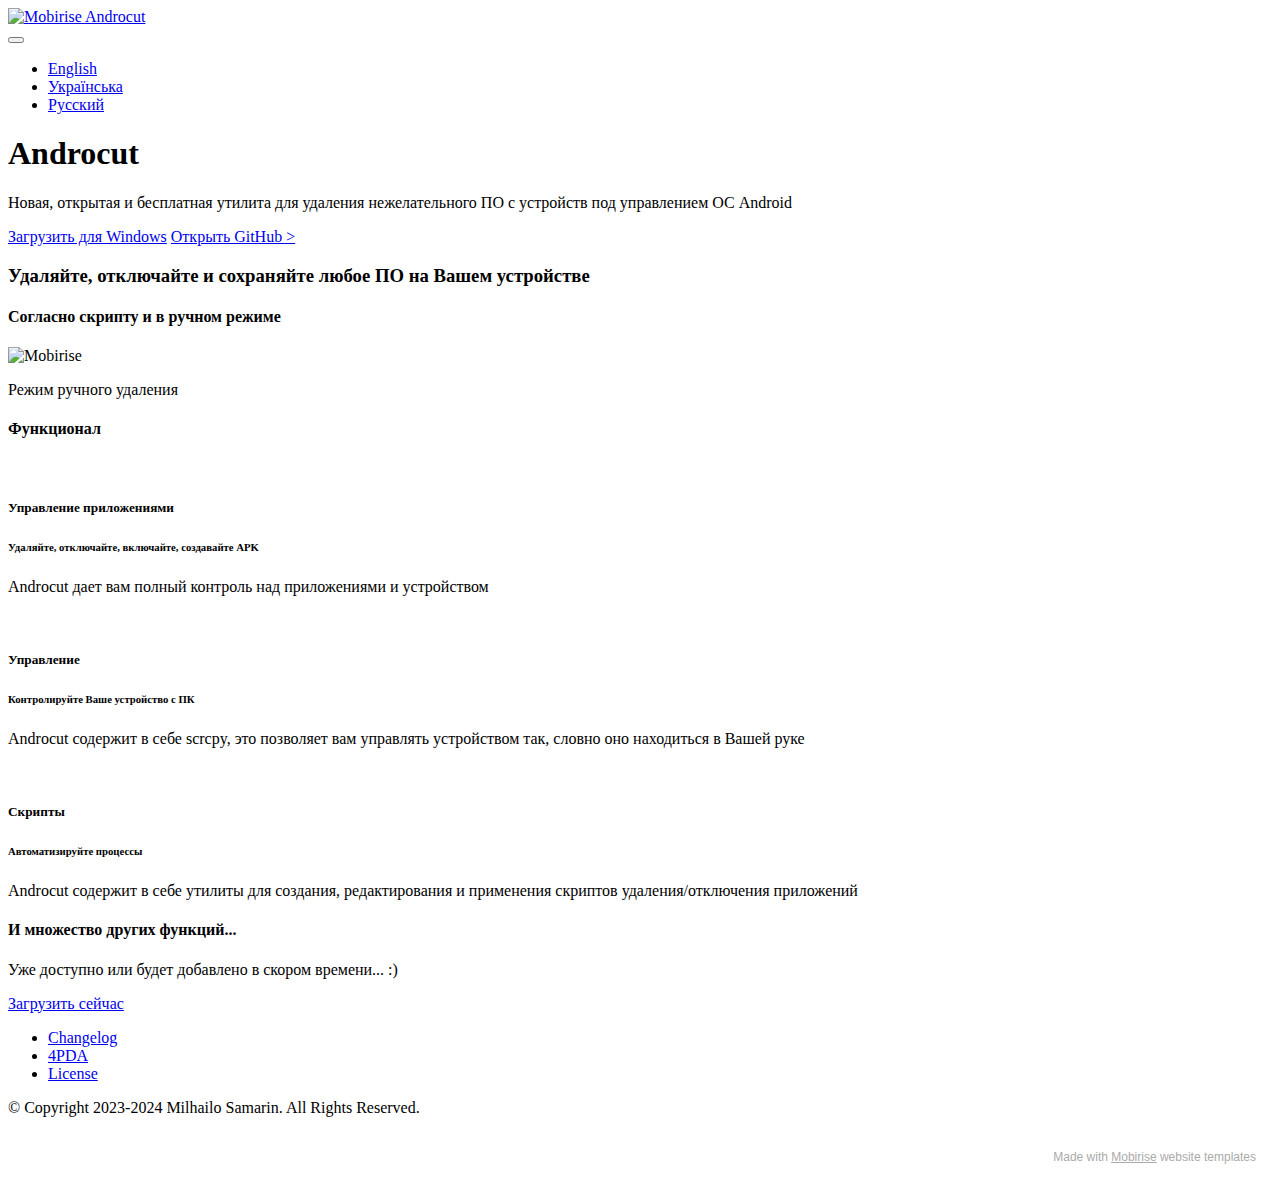
==== page1.html @ 7db64b31 "Add files via upload" ====
<!DOCTYPE html>
<html  >
<head>
  <!-- Site made with Mobirise Website Builder v5.4.0, https://mobirise.com -->
  <meta charset="UTF-8">
  <meta http-equiv="X-UA-Compatible" content="IE=edge">
  <meta name="generator" content="Mobirise v5.4.0, mobirise.com">
  <meta name="viewport" content="width=device-width, initial-scale=1, minimum-scale=1">
  <link rel="shortcut icon" href="assets/images/androcut-icon-128x128.png" type="image/x-icon">
  <meta name="description" content="Открытый и бесплатный инструмент для удаления вирусов и шпионских программ для Андроид-смартфонов">
  
  
  <title>Русский</title>
  <link rel="stylesheet" href="assets/web/assets/mobirise-icons2/mobirise2.css">
  <link rel="stylesheet" href="assets/bootstrap/css/bootstrap.min.css">
  <link rel="stylesheet" href="assets/bootstrap/css/bootstrap-grid.min.css">
  <link rel="stylesheet" href="assets/bootstrap/css/bootstrap-reboot.min.css">
  <link rel="stylesheet" href="assets/parallax/jarallax.css">
  <link rel="stylesheet" href="assets/dropdown/css/style.css">
  <link rel="stylesheet" href="assets/socicon/css/styles.css">
  <link rel="stylesheet" href="assets/theme/css/style.css">
  <link rel="preload" href="https://fonts.googleapis.com/css?family=Jost:100,200,300,400,500,600,700,800,900,100i,200i,300i,400i,500i,600i,700i,800i,900i&display=swap" as="style" onload="this.onload=null;this.rel='stylesheet'">
  <noscript><link rel="stylesheet" href="https://fonts.googleapis.com/css?family=Jost:100,200,300,400,500,600,700,800,900,100i,200i,300i,400i,500i,600i,700i,800i,900i&display=swap"></noscript>
  <link rel="preload" as="style" href="assets/mobirise/css/mbr-additional.css"><link rel="stylesheet" href="assets/mobirise/css/mbr-additional.css" type="text/css">
  
  
  
  
</head>
<body>
  
  <section data-bs-version="5" class="menu cid-s48OLK6784" once="menu" id="menu1-k">
    
    <nav class="navbar navbar-dropdown navbar-fixed-top navbar-expand-lg">
        <div class="container-fluid">
            <div class="navbar-brand">
                <span class="navbar-logo">
                    <a href="index.html">
                        <img src="assets/images/androcut-icon-121x121.png" alt="Mobirise" style="height: 3.8rem;">
                    </a>
                </span>
                <span class="navbar-caption-wrap"><a class="navbar-caption text-black text-primary display-7" href="index.html">Androcut</a></span>
            </div>
            <button class="navbar-toggler" type="button" data-toggle="collapse" data-bs-toggle="collapse" data-target="#navbarSupportedContent" data-bs-target="#navbarSupportedContent" aria-controls="navbarNavAltMarkup" aria-expanded="false" aria-label="Toggle navigation">
                <div class="hamburger">
                    <span></span>
                    <span></span>
                    <span></span>
                    <span></span>
                </div>
            </button>
            <div class="collapse navbar-collapse" id="navbarSupportedContent">
                <ul class="navbar-nav nav-dropdown nav-right" data-app-modern-menu="true"><li class="nav-item"><a class="nav-link link text-black text-primary display-4" href="index.html">English</a></li><li class="nav-item"><a class="nav-link link text-black text-primary display-4" href="page2.html">Українська</a></li><li class="nav-item"><a class="nav-link link text-black text-primary display-4" href="page1.html">Русский</a></li></ul>
                <div class="icons-menu">
                    <a class="iconfont-wrapper" href="https://github.com/samarin-dev/androcut" target="_blank">
                        <span class="p-2 mbr-iconfont socicon-github socicon"></span>
                    </a>
                    <a class="iconfont-wrapper" href="https://t.me/androcut" target="_blank">
                        <span class="p-2 mbr-iconfont socicon-telegram socicon"></span>
                    </a>
                    <a class="iconfont-wrapper" href="https://www.buymeacoffee.com/samarin.dev/introduction-2260066" target="_blank">
                        <span class="p-2 mbr-iconfont mobi-mbri-hot-cup mobi-mbri"></span>
                    </a>
                    
                </div>
                
            </div>
        </div>
    </nav>

</section>

<section data-bs-version="5" class="header1 cid-u0DNHgg0F1 mbr-fullscreen" data-bg-video="https://vimeo.com/900467289?share=copy" id="header1-w">

    

    <div class="mbr-overlay" style="opacity: 0.7; background-color: rgb(255, 255, 255);"></div>

    <div class="align-center container-fluid">
        <div class="row justify-content-center">
            <div class="col-12 col-lg-5">
                <h1 class="mbr-section-title mbr-fonts-style mb-3 display-1"><strong>Androcut</strong></h1>
                
                <p class="mbr-text mbr-fonts-style display-7">Новая, открытая и бесплатная утилита для удаления нежелательного ПО с устройств под управлением ОС Android</p>
                <div class="mbr-section-btn mt-3"><a class="btn btn-warning display-4" href="https://github.com/samarin-dev/androcut/releases"><span class="socicon socicon-windows mbr-iconfont mbr-iconfont-btn"></span>Загрузить для Windows</a>  <a class="btn btn-success-outline display-4" href="https://github.com/samarin-dev/androcut" target="_blank"><span class="socicon socicon-github mbr-iconfont mbr-iconfont-btn"></span>Открыть GitHub &gt;</a></div>
            </div>
        </div>
    </div>
</section>

<section data-bs-version="5" class="content1 cid-u0DNJ5S48K" id="content1-x">
    
    <div class="container">
        <div class="row justify-content-center">
            <div class="title col-12 col-md-9">
                <h3 class="mbr-section-title mbr-fonts-style align-center mb-4 display-2"><strong>Удаляйте, отключайте и сохраняйте любое ПО на Вашем устройстве</strong></h3>
                <h4 class="mbr-section-subtitle align-center mbr-fonts-style mb-4 display-7">Согласно скрипту и в ручном режиме</h4>
                
            </div>
        </div>
    </div>
</section>

<section data-bs-version="5" class="image3 cid-u0DNKbQvZV" id="image3-y">
    

    

    <div class="container">
        <div class="row justify-content-center">
            <div class="col-12 col-lg-9">
                <div class="image-wrapper">
                    <img src="assets/images/select-802x632.png" alt="Mobirise">
                    <p class="mbr-description mbr-fonts-style mt-2 align-center display-4">
                        Режим ручного удаления</p>
                </div>
            </div>
        </div>
    </div>
</section>

<section data-bs-version="5" class="features4 cid-u0DNLalURV" id="features4-z">
    
    <div class="mbr-overlay"></div>
    <div class="container">
        <div class="mbr-section-head">
            <h4 class="mbr-section-title mbr-fonts-style align-center mb-0 display-2"><strong>Функционал</strong></h4>
            
        </div>
        <div class="row mt-4">
            <div class="item features-image сol-12 col-md-6 col-lg-4">
                <div class="item-wrapper">
                    <div class="item-img">
                        <img src="assets/images/select-802x632.png" alt="" title="" data-slide-to="0" data-bs-slide-to="0">
                    </div>
                    <div class="item-content">
                        <h5 class="item-title mbr-fonts-style display-5"><strong>Управление приложениями</strong></h5>
                        <h6 class="item-subtitle mbr-fonts-style mt-1 display-7">Удаляйте, отключайте, включайте, создавайте APK</h6>
                        <p class="mbr-text mbr-fonts-style mt-3 display-7">Androcut дает вам полный контроль над приложениями и устройством</p>
                    </div>
                    
                </div>
            </div>
            <div class="item features-image сol-12 col-md-6 col-lg-4">
                <div class="item-wrapper">
                    <div class="item-img">
                        <img src="assets/images/scrcpy-803x663.png" alt="" title="" data-slide-to="1" data-bs-slide-to="1">
                    </div>
                    <div class="item-content">
                        <h5 class="item-title mbr-fonts-style display-5"><strong>Управление</strong></h5>
                        <h6 class="item-subtitle mbr-fonts-style mt-1 display-7">
                            Контролируйте Ваше устройство с ПК</h6>
                        <p class="mbr-text mbr-fonts-style mt-3 display-7">Androcut содержит в себе scrcpy, это позволяет вам управлять устройством так, словно оно находиться в Вашей руке</p>
                    </div>
                    
                </div>
            </div>
            <div class="item features-image сol-12 col-md-6 col-lg-4">
                <div class="item-wrapper">
                    <div class="item-img">
                        <img src="assets/images/scripts-802x664.png" alt="" title="" data-slide-to="3" data-bs-slide-to="3">
                    </div>
                    <div class="item-content">
                        <h5 class="item-title mbr-fonts-style display-5"><strong>Скрипты</strong></h5>
                        <h6 class="item-subtitle mbr-fonts-style mt-1 display-7">Автоматизируйте процессы</h6>
                        <p class="mbr-text mbr-fonts-style mt-3 display-7">Androcut содержит в себе утилиты для создания, редактирования и применения скриптов удаления/отключения приложений<br></p>
                    </div>
                    
                </div>
            </div>

        </div>
    </div>
</section>

<section data-bs-version="5" class="info3 cid-u0DNM1Sb0Y mbr-parallax-background" id="info3-10">

    

    <div class="mbr-overlay" style="opacity: 0.6; background-color: rgb(35, 35, 35);">
    </div>

    <div class="container">
        <div class="row justify-content-center">
            <div class="card col-12 col-lg-10">
                <div class="card-wrapper">
                    <div class="card-box align-center">
                        <h4 class="card-title mbr-fonts-style align-center mb-4 display-1">
                            <strong>И множество других функций...</strong></h4>
                        <p class="mbr-text mbr-fonts-style mb-4 display-7">
                            Уже доступно или будет добавлено в скором времени... :)</p>
                        <div class="mbr-section-btn mt-3"><a class="btn btn-warning display-4" href="https://github.com/samarin-dev/androcut/releases" target="_blank"><span class="mobi-mbri mobi-mbri-download mbr-iconfont mbr-iconfont-btn"></span>Загрузить сейчас</a></div>
                    </div>
                </div>
            </div>
        </div>
    </div>
</section>

<section data-bs-version="5" class="footer3 cid-u0GgCaqOPt" once="footers" id="footer3-11">

    

    

    <div class="container">
        <div class="media-container-row align-center mbr-white">
            <div class="row row-links">
                <ul class="foot-menu">
                    
                    
                    
                    
                    
                <li class="foot-menu-item mbr-fonts-style display-7"><a href="https://github.com/samarin-dev/androcut/blob/main/CHANGELOG" class="text-info text-primary" target="_blank">Changelog</a><br></li><li class="foot-menu-item mbr-fonts-style display-7"><a href="https://4pda.to/forum/index.php?showtopic=1081778" class="text-info text-primary" target="_blank">4PDA</a></li><li class="foot-menu-item mbr-fonts-style display-7"><a href="https://github.com/samarin-dev/androcut/blob/main/LICENSE" class="text-info text-primary" target="_blank">License</a></li></ul>
            </div>
            <div class="row social-row">
                <div class="social-list align-right pb-2">
                    
                    
                    
                    
                    
                    
                <div class="soc-item">
                        <a href="https://www.buymeacoffee.com/samarin.dev/introduction-2260066" target="_blank">
                            <span class="mbr-iconfont mbr-iconfont-social mobi-mbri-hot-cup mobi-mbri"></span>
                        </a>
                    </div><div class="soc-item">
                        <a href="https://www.paypal.com/donate/?hosted_button_id=MB2VZZATFBMZ2" target="_blank">
                            <span class="mbr-iconfont mbr-iconfont-social socicon-paypal socicon"></span>
                        </a>
                    </div><div class="soc-item">
                        <a href="https://t.me/androcut" target="_blank">
                            <span class="mbr-iconfont mbr-iconfont-social socicon-telegram socicon"></span>
                        </a>
                    </div><div class="soc-item">
                        <a href="https://instagram.com/nasvay_official" target="_blank">
                            <span class="mbr-iconfont mbr-iconfont-social socicon-instagram socicon"></span>
                        </a>
                    </div></div>
            </div>
            <div class="row row-copirayt">
                <p class="mbr-text mb-0 mbr-fonts-style mbr-white align-center display-7">
                    © Copyright 2023-2024 Milhailo Samarin. All Rights Reserved.
                </p>
            </div>
        </div>
    </div>
</section><section style="background-color: #fff; font-family: -apple-system, BlinkMacSystemFont, 'Segoe UI', 'Roboto', 'Helvetica Neue', Arial, sans-serif; color:#aaa; font-size:12px; padding: 0; align-items: center; display: flex;"><a href="https://mobirise.site/h" style="flex: 1 1; height: 3rem; padding-left: 1rem;"></a><p style="flex: 0 0 auto; margin:0; padding-right:1rem;">Made with <a href="https://mobirise.site/b" style="color:#aaa;">Mobirise</a> website templates</p></section><script src="assets/bootstrap/js/bootstrap.bundle.min.js"></script>  <script src="assets/parallax/jarallax.js"></script>  <script src="assets/smoothscroll/smooth-scroll.js"></script>  <script src="assets/ytplayer/index.js"></script>  <script src="assets/dropdown/js/navbar-dropdown.js"></script>  <script src="assets/vimeoplayer/player.js"></script>  <script src="assets/theme/js/script.js"></script>  
  
  
</body>
</html>
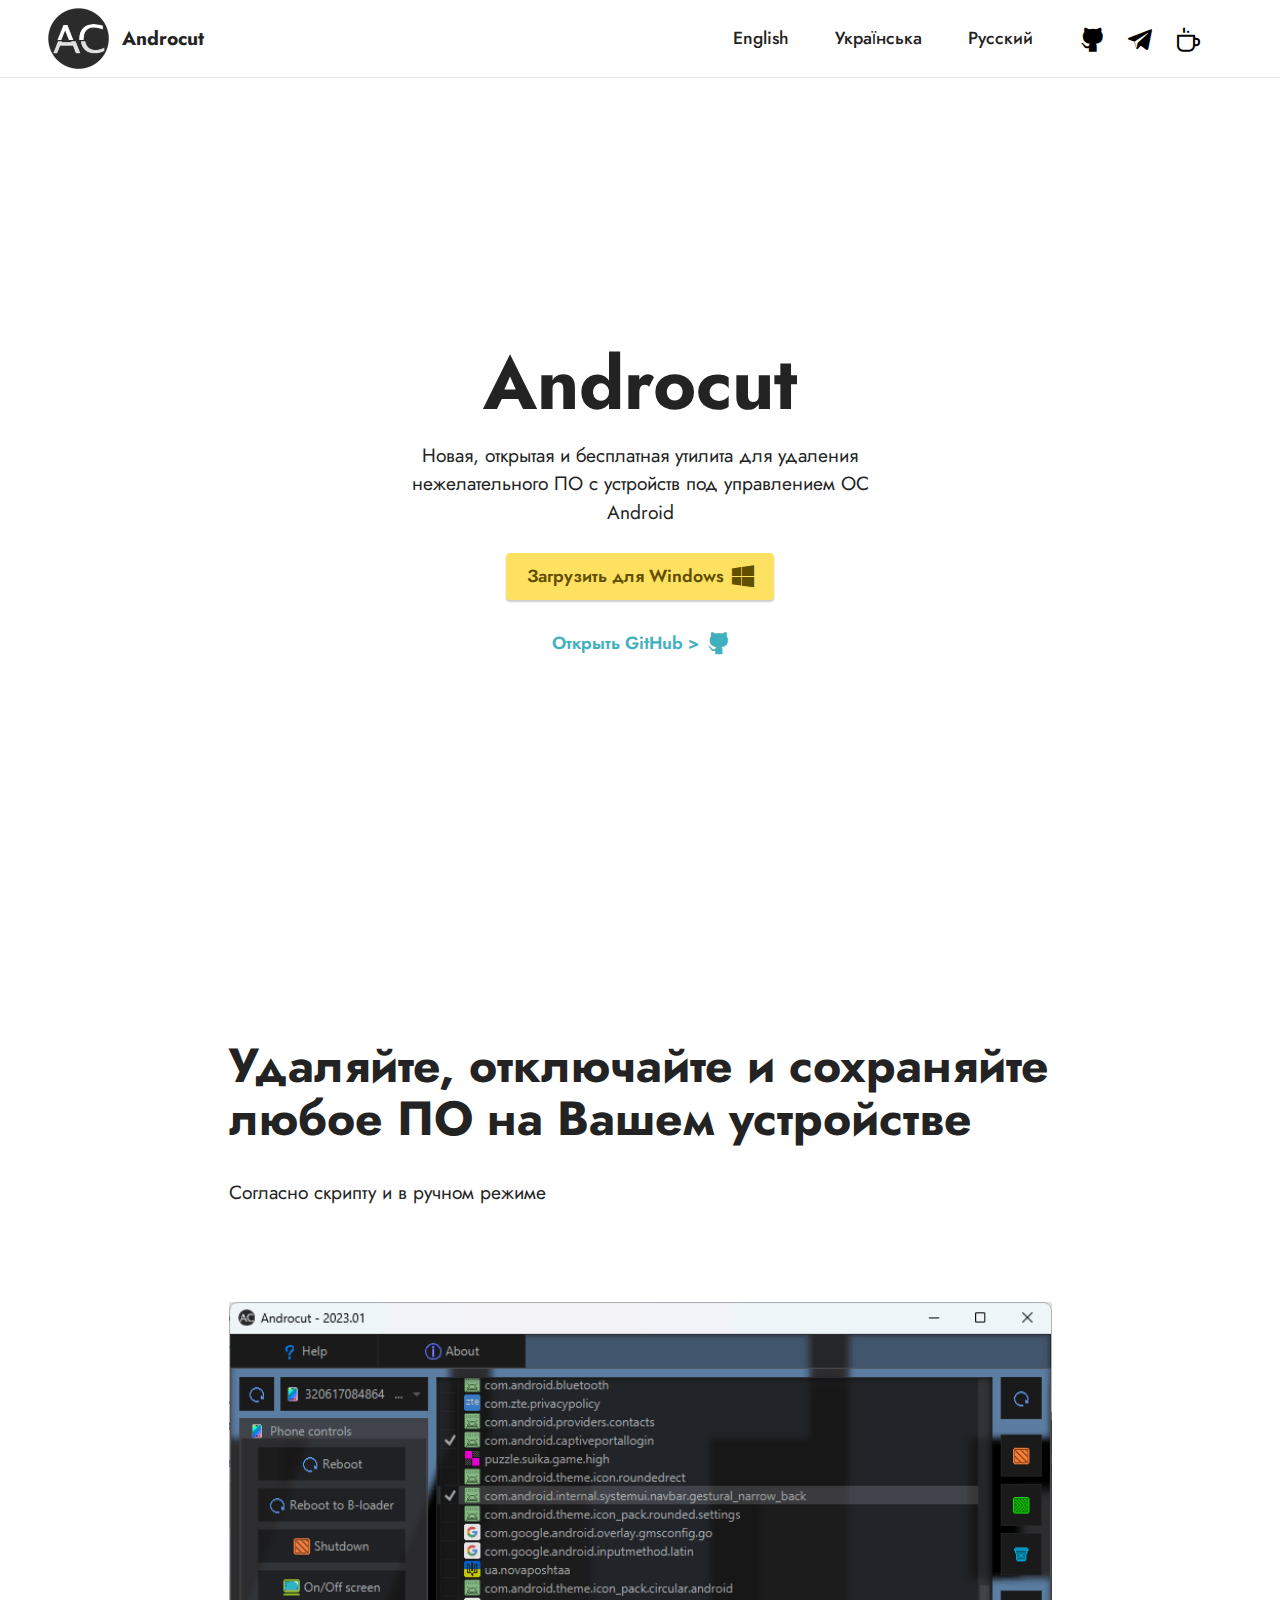
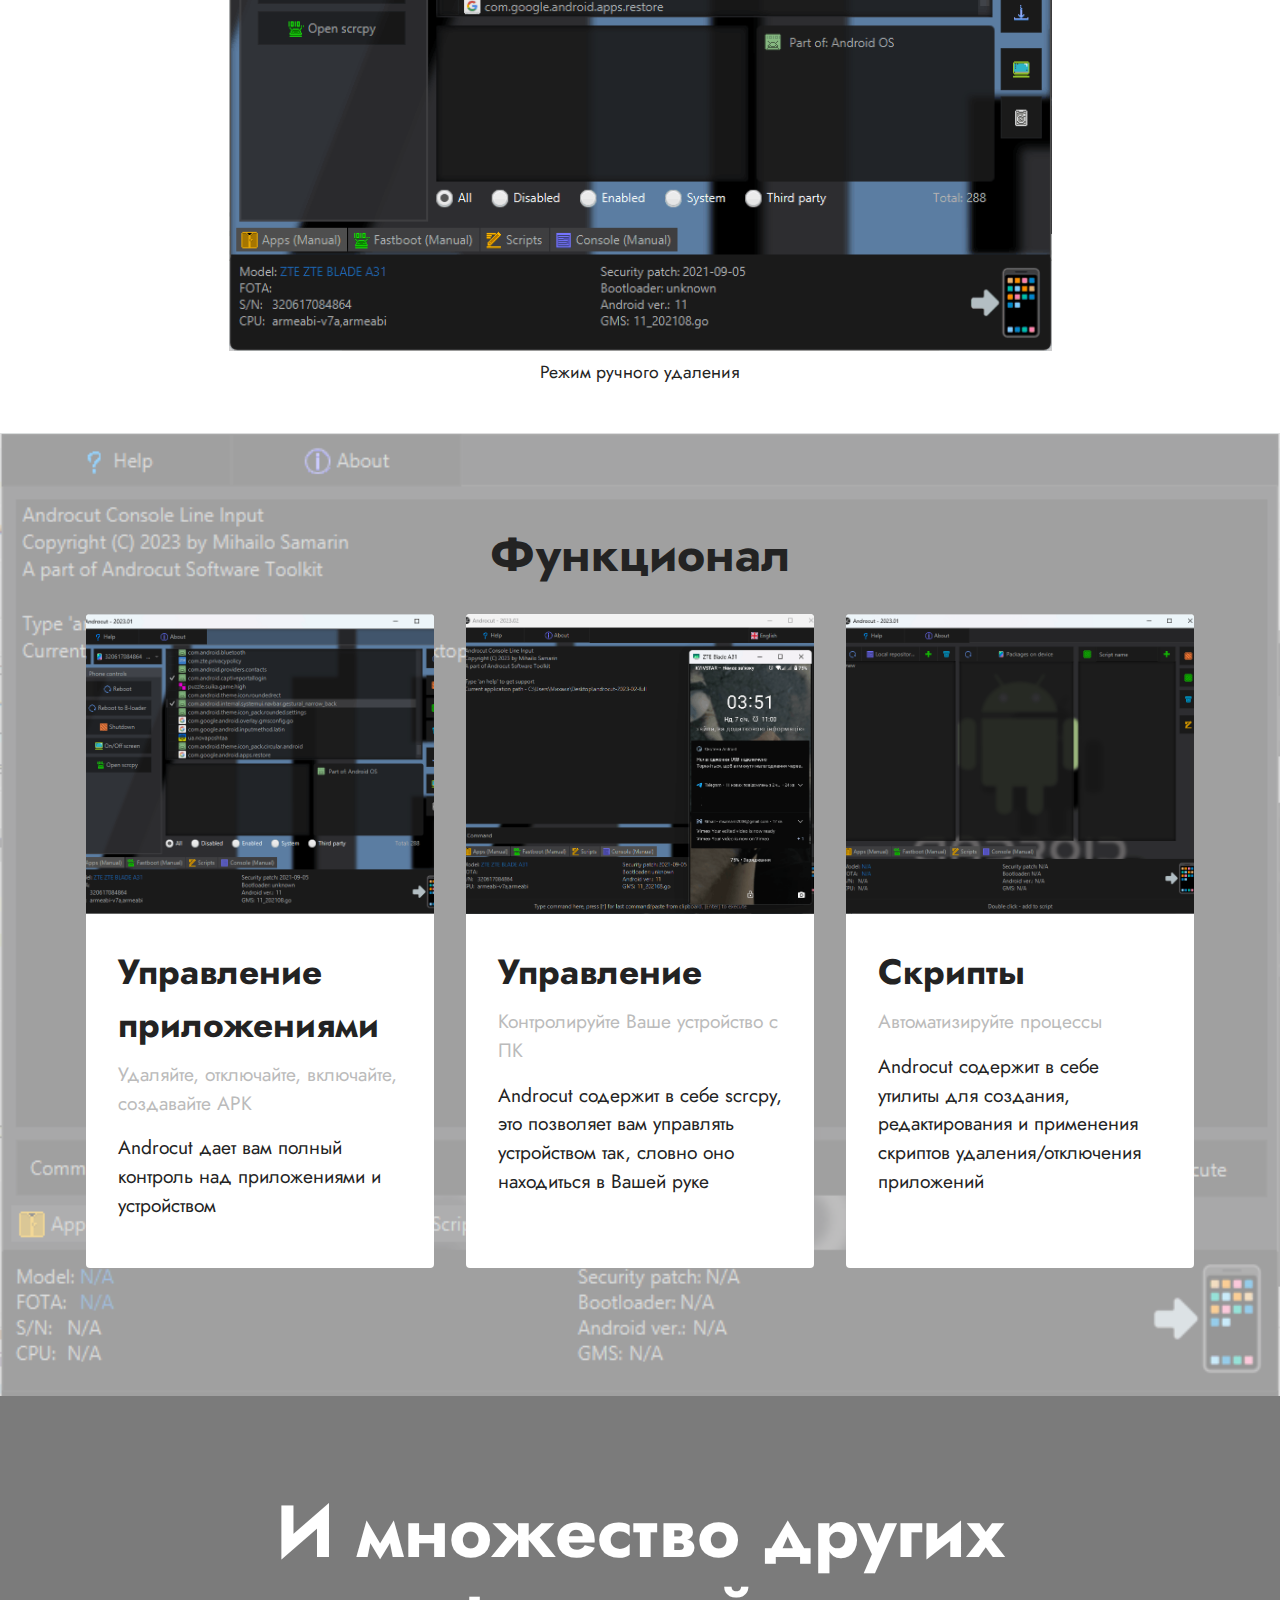
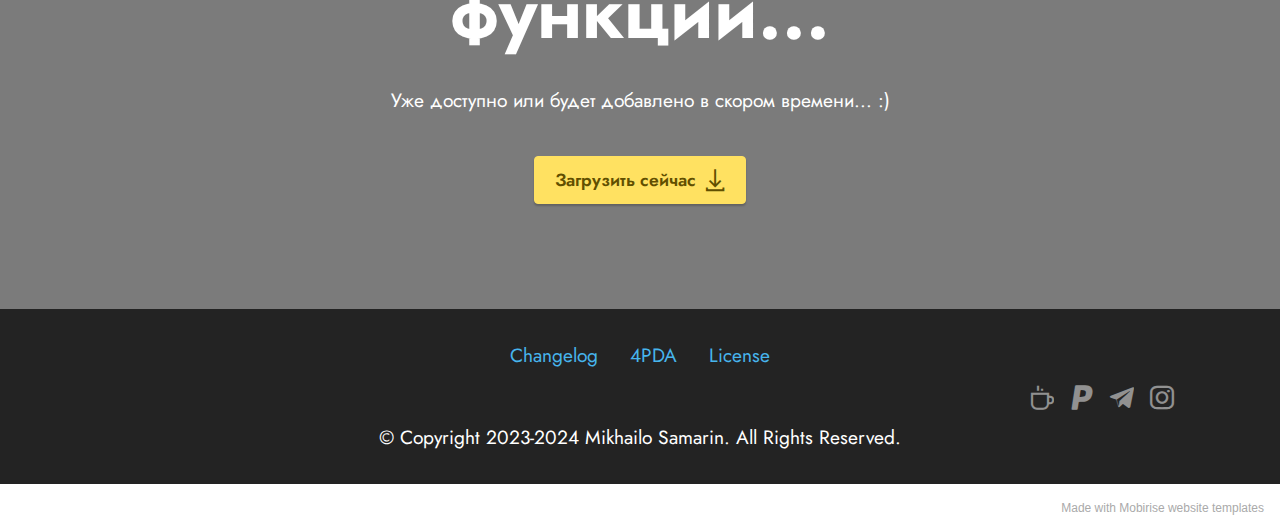
==== commit 3538572f: "Update page1.html" ====
--- a/page1.html
+++ b/page1.html
@@ -242,7 +242,7 @@
             </div>
             <div class="row row-copirayt">
                 <p class="mbr-text mb-0 mbr-fonts-style mbr-white align-center display-7">
-                    © Copyright 2023-2024 Milhailo Samarin. All Rights Reserved.
+                    © Copyright 2023-2024 Mikhailo Samarin. All Rights Reserved.
                 </p>
             </div>
         </div>
--- a/assets/web/assets/mobirise-icons2/mobirise2.css
+++ b/assets/web/assets/mobirise-icons2/mobirise2.css
@@ -0,0 +1,498 @@
+@font-face {
+  font-family: 'Moririse2';
+  font-display: swap;
+  src:  url('mobirise2.eot?f2bix4');
+  src:  url('mobirise2.eot?f2bix4#iefix') format('embedded-opentype'),
+    url('mobirise2.ttf?f2bix4') format('truetype'),
+    url('mobirise2.woff?f2bix4') format('woff'),
+    url('mobirise2.svg?f2bix4#mobirise2') format('svg');
+  font-weight: normal;
+  font-style: normal;
+}
+
+[class^="mobi-"], [class*=" mobi-"] {
+  /* use !important to prevent issues with browser extensions that change fonts */
+  font-family: 'Moririse2' !important;
+  speak: none;
+  font-style: normal;
+  font-weight: normal;
+  font-variant: normal;
+  text-transform: none;
+  line-height: 1;
+
+  /* Better Font Rendering =========== */
+  -webkit-font-smoothing: antialiased;
+  -moz-osx-font-smoothing: grayscale;
+}
+
+.mobi-mbri-add-submenu:before {
+  content: "\e900";
+}
+.mobi-mbri-alert:before {
+  content: "\e901";
+}
+.mobi-mbri-align-center:before {
+  content: "\e902";
+}
+.mobi-mbri-align-justify:before {
+  content: "\e903";
+}
+.mobi-mbri-align-left:before {
+  content: "\e904";
+}
+.mobi-mbri-align-right:before {
+  content: "\e905";
+}
+.mobi-mbri-android:before {
+  content: "\e906";
+}
+.mobi-mbri-apple:before {
+  content: "\e907";
+}
+.mobi-mbri-arrow-down:before {
+  content: "\e908";
+}
+.mobi-mbri-arrow-next:before {
+  content: "\e909";
+}
+.mobi-mbri-arrow-prev:before {
+  content: "\e90a";
+}
+.mobi-mbri-arrow-up:before {
+  content: "\e90b";
+}
+.mobi-mbri-bold:before {
+  content: "\e90c";
+}
+.mobi-mbri-bookmark:before {
+  content: "\e90d";
+}
+.mobi-mbri-bootstrap:before {
+  content: "\e90e";
+}
+.mobi-mbri-briefcase:before {
+  content: "\e90f";
+}
+.mobi-mbri-browse:before {
+  content: "\e910";
+}
+.mobi-mbri-bulleted-list:before {
+  content: "\e911";
+}
+.mobi-mbri-calendar:before {
+  content: "\e912";
+}
+.mobi-mbri-camera:before {
+  content: "\e913";
+}
+.mobi-mbri-cart-add:before {
+  content: "\e914";
+}
+.mobi-mbri-cart-full:before {
+  content: "\e915";
+}
+.mobi-mbri-cash:before {
+  content: "\e916";
+}
+.mobi-mbri-change-style:before {
+  content: "\e917";
+}
+.mobi-mbri-chat:before {
+  content: "\e918";
+}
+.mobi-mbri-clock:before {
+  content: "\e919";
+}
+.mobi-mbri-close:before {
+  content: "\e91a";
+}
+.mobi-mbri-cloud:before {
+  content: "\e91b";
+}
+.mobi-mbri-code:before {
+  content: "\e91c";
+}
+.mobi-mbri-contact-form:before {
+  content: "\e91d";
+}
+.mobi-mbri-credit-card:before {
+  content: "\e91e";
+}
+.mobi-mbri-cursor-click:before {
+  content: "\e91f";
+}
+.mobi-mbri-cust-feedback:before {
+  content: "\e920";
+}
+.mobi-mbri-database:before {
+  content: "\e921";
+}
+.mobi-mbri-delivery:before {
+  content: "\e922";
+}
+.mobi-mbri-desktop:before {
+  content: "\e923";
+}
+.mobi-mbri-devices:before {
+  content: "\e924";
+}
+.mobi-mbri-down:before {
+  content: "\e925";
+}
+.mobi-mbri-download-2:before {
+  content: "\e926";
+}
+.mobi-mbri-download:before {
+  content: "\e927";
+}
+.mobi-mbri-drag-n-drop-2:before {
+  content: "\e928";
+}
+.mobi-mbri-drag-n-drop:before {
+  content: "\e929";
+}
+.mobi-mbri-edit-2:before {
+  content: "\e92a";
+}
+.mobi-mbri-edit:before {
+  content: "\e92b";
+}
+.mobi-mbri-error:before {
+  content: "\e92c";
+}
+.mobi-mbri-extension:before {
+  content: "\e92d";
+}
+.mobi-mbri-features:before {
+  content: "\e92e";
+}
+.mobi-mbri-file:before {
+  content: "\e92f";
+}
+.mobi-mbri-flag:before {
+  content: "\e930";
+}
+.mobi-mbri-folder:before {
+  content: "\e931";
+}
+.mobi-mbri-gift:before {
+  content: "\e932";
+}
+.mobi-mbri-github:before {
+  content: "\e933";
+}
+.mobi-mbri-globe-2:before {
+  content: "\e934";
+}
+.mobi-mbri-globe:before {
+  content: "\e935";
+}
+.mobi-mbri-growing-chart:before {
+  content: "\e936";
+}
+.mobi-mbri-hearth:before {
+  content: "\e937";
+}
+.mobi-mbri-help:before {
+  content: "\e938";
+}
+.mobi-mbri-home:before {
+  content: "\e939";
+}
+.mobi-mbri-hot-cup:before {
+  content: "\e93a";
+}
+.mobi-mbri-idea:before {
+  content: "\e93b";
+}
+.mobi-mbri-image-gallery:before {
+  content: "\e93c";
+}
+.mobi-mbri-image-slider:before {
+  content: "\e93d";
+}
+.mobi-mbri-info:before {
+  content: "\e93e";
+}
+.mobi-mbri-italic:before {
+  content: "\e93f";
+}
+.mobi-mbri-key:before {
+  content: "\e940";
+}
+.mobi-mbri-laptop:before {
+  content: "\e941";
+}
+.mobi-mbri-layers:before {
+  content: "\e942";
+}
+.mobi-mbri-left-right:before {
+  content: "\e943";
+}
+.mobi-mbri-left:before {
+  content: "\e944";
+}
+.mobi-mbri-letter:before {
+  content: "\e945";
+}
+.mobi-mbri-like:before {
+  content: "\e946";
+}
+.mobi-mbri-link:before {
+  content: "\e947";
+}
+.mobi-mbri-lock:before {
+  content: "\e948";
+}
+.mobi-mbri-login:before {
+  content: "\e949";
+}
+.mobi-mbri-logout:before {
+  content: "\e94a";
+}
+.mobi-mbri-magic-stick:before {
+  content: "\e94b";
+}
+.mobi-mbri-map-pin:before {
+  content: "\e94c";
+}
+.mobi-mbri-menu:before {
+  content: "\e94d";
+}
+.mobi-mbri-mobile-2:before {
+  content: "\e94e";
+}
+.mobi-mbri-mobile-horizontal:before {
+  content: "\e94f";
+}
+.mobi-mbri-mobile:before {
+  content: "\e950";
+}
+.mobi-mbri-mobirise:before {
+  content: "\e951";
+}
+.mobi-mbri-more-horizontal:before {
+  content: "\e952";
+}
+.mobi-mbri-more-vertical:before {
+  content: "\e953";
+}
+.mobi-mbri-music:before {
+  content: "\e954";
+}
+.mobi-mbri-new-file:before {
+  content: "\e955";
+}
+.mobi-mbri-numbered-list:before {
+  content: "\e956";
+}
+.mobi-mbri-opened-folder:before {
+  content: "\e957";
+}
+.mobi-mbri-pages:before {
+  content: "\e958";
+}
+.mobi-mbri-paper-plane:before {
+  content: "\e959";
+}
+.mobi-mbri-paperclip:before {
+  content: "\e95a";
+}
+.mobi-mbri-phone:before {
+  content: "\e95b";
+}
+.mobi-mbri-photo:before {
+  content: "\e95c";
+}
+.mobi-mbri-photos:before {
+  content: "\e95d";
+}
+.mobi-mbri-pin:before {
+  content: "\e95e";
+}
+.mobi-mbri-play:before {
+  content: "\e95f";
+}
+.mobi-mbri-plus:before {
+  content: "\e960";
+}
+.mobi-mbri-preview:before {
+  content: "\e961";
+}
+.mobi-mbri-print:before {
+  content: "\e962";
+}
+.mobi-mbri-protect:before {
+  content: "\e963";
+}
+.mobi-mbri-question:before {
+  content: "\e964";
+}
+.mobi-mbri-quote-left:before {
+  content: "\e965";
+}
+.mobi-mbri-quote-right:before {
+  content: "\e966";
+}
+.mobi-mbri-redo:before {
+  content: "\e967";
+}
+.mobi-mbri-refresh:before {
+  content: "\e968";
+}
+.mobi-mbri-responsive-2:before {
+  content: "\e969";
+}
+.mobi-mbri-responsive:before {
+  content: "\e96a";
+}
+.mobi-mbri-right:before {
+  content: "\e96b";
+}
+.mobi-mbri-rocket:before {
+  content: "\e96c";
+}
+.mobi-mbri-sad-face:before {
+  content: "\e96d";
+}
+.mobi-mbri-sale:before {
+  content: "\e96e";
+}
+.mobi-mbri-save:before {
+  content: "\e96f";
+}
+.mobi-mbri-search:before {
+  content: "\e970";
+}
+.mobi-mbri-setting-2:before {
+  content: "\e971";
+}
+.mobi-mbri-setting-3:before {
+  content: "\e972";
+}
+.mobi-mbri-setting:before {
+  content: "\e973";
+}
+.mobi-mbri-share:before {
+  content: "\e974";
+}
+.mobi-mbri-shopping-bag:before {
+  content: "\e975";
+}
+.mobi-mbri-shopping-basket:before {
+  content: "\e976";
+}
+.mobi-mbri-shopping-cart:before {
+  content: "\e977";
+}
+.mobi-mbri-sites:before {
+  content: "\e978";
+}
+.mobi-mbri-smile-face:before {
+  content: "\e979";
+}
+.mobi-mbri-speed:before {
+  content: "\e97a";
+}
+.mobi-mbri-star:before {
+  content: "\e97b";
+}
+.mobi-mbri-success:before {
+  content: "\e97c";
+}
+.mobi-mbri-sun:before {
+  content: "\e97d";
+}
+.mobi-mbri-sun2:before {
+  content: "\e97e";
+}
+.mobi-mbri-tablet-vertical:before {
+  content: "\e97f";
+}
+.mobi-mbri-tablet:before {
+  content: "\e980";
+}
+.mobi-mbri-target:before {
+  content: "\e981";
+}
+.mobi-mbri-timer:before {
+  content: "\e982";
+}
+.mobi-mbri-to-ftp:before {
+  content: "\e983";
+}
+.mobi-mbri-to-local-drive:before {
+  content: "\e984";
+}
+.mobi-mbri-touch-swipe:before {
+  content: "\e985";
+}
+.mobi-mbri-touch:before {
+  content: "\e986";
+}
+.mobi-mbri-trash:before {
+  content: "\e987";
+}
+.mobi-mbri-underline:before {
+  content: "\e988";
+}
+.mobi-mbri-undo:before {
+  content: "\e989";
+}
+.mobi-mbri-unlink:before {
+  content: "\e98a";
+}
+.mobi-mbri-unlock:before {
+  content: "\e98b";
+}
+.mobi-mbri-up-down:before {
+  content: "\e98c";
+}
+.mobi-mbri-up:before {
+  content: "\e98d";
+}
+.mobi-mbri-update:before {
+  content: "\e98e";
+}
+.mobi-mbri-upload-2:before {
+  content: "\e98f";
+}
+.mobi-mbri-upload:before {
+  content: "\e990";
+}
+.mobi-mbri-user-2:before {
+  content: "\e991";
+}
+.mobi-mbri-user:before {
+  content: "\e992";
+}
+.mobi-mbri-users:before {
+  content: "\e993";
+}
+.mobi-mbri-video-play:before {
+  content: "\e994";
+}
+.mobi-mbri-video:before {
+  content: "\e995";
+}
+.mobi-mbri-watch:before {
+  content: "\e996";
+}
+.mobi-mbri-website-theme-2:before {
+  content: "\e997";
+}
+.mobi-mbri-website-theme:before {
+  content: "\e998";
+}
+.mobi-mbri-wifi:before {
+  content: "\e999";
+}
+.mobi-mbri-windows:before {
+  content: "\e99a";
+}
+.mobi-mbri-zoom-in:before {
+  content: "\e99b";
+}
+.mobi-mbri-zoom-out:before {
+  content: "\e99c";
+}
--- a/assets/parallax/jarallax.css
+++ b/assets/parallax/jarallax.css
@@ -0,0 +1,15 @@
+.jarallax {
+    position: relative;
+    z-index: 0;
+}
+.jarallax > .jarallax-img {
+    position: absolute;
+    object-fit: cover;
+    /* support for plugin https://github.com/bfred-it/object-fit-images */
+    font-family: 'object-fit: cover;';
+    top: 0;
+    left: 0;
+    width: 100%;
+    height: 100%;
+    z-index: -1;
+}--- a/assets/dropdown/css/style.css
+++ b/assets/dropdown/css/style.css
@@ -0,0 +1,265 @@
+.navbar-dropdown {
+  left: 0;
+  padding: 0;
+  position: absolute;
+  right: 0;
+  top: 0;
+  transition: all 0.45s ease;
+  z-index: 1030;
+  background: #282828; }
+  .navbar-dropdown .navbar-logo {
+    margin-right: 0.8rem;
+    transition: margin 0.3s ease-in-out;
+    vertical-align: middle; }
+    .navbar-dropdown .navbar-logo img {
+      height: 3.125rem;
+      transition: all 0.3s ease-in-out; }
+    .navbar-dropdown .navbar-logo.mbr-iconfont {
+      font-size: 3.125rem;
+      line-height: 3.125rem; }
+  .navbar-dropdown .navbar-caption {
+    font-weight: 700;
+    white-space: normal;
+    vertical-align: -4px;
+    line-height: 3.125rem !important; }
+    .navbar-dropdown .navbar-caption, .navbar-dropdown .navbar-caption:hover {
+      color: inherit;
+      text-decoration: none; }
+  .navbar-dropdown .mbr-iconfont + .navbar-caption {
+    vertical-align: -1px; }
+  .navbar-dropdown.navbar-fixed-top {
+    position: fixed; }
+  .navbar-dropdown .navbar-brand span {
+    vertical-align: -4px; }
+  .navbar-dropdown.bg-color.transparent {
+    background: none; }
+  .navbar-dropdown.navbar-short .navbar-brand {
+    padding: 0.625rem 0; }
+    .navbar-dropdown.navbar-short .navbar-brand span {
+      vertical-align: -1px; }
+  .navbar-dropdown.navbar-short .navbar-caption {
+    line-height: 2.375rem !important;
+    vertical-align: -2px; }
+  .navbar-dropdown.navbar-short .navbar-logo {
+    margin-right: 0.5rem; }
+    .navbar-dropdown.navbar-short .navbar-logo img {
+      height: 2.375rem; }
+    .navbar-dropdown.navbar-short .navbar-logo.mbr-iconfont {
+      font-size: 2.375rem;
+      line-height: 2.375rem; }
+  .navbar-dropdown.navbar-short .mbr-table-cell {
+    height: 3.625rem; }
+  .navbar-dropdown .navbar-close {
+    left: 0.6875rem;
+    position: fixed;
+    top: 0.75rem;
+    z-index: 1000; }
+  .navbar-dropdown .hamburger-icon {
+    content: "";
+    display: inline-block;
+    vertical-align: middle;
+    width: 16px;
+    -webkit-box-shadow: 0 -6px 0 1px #282828,0 0 0 1px #282828,0 6px 0 1px #282828;
+    -moz-box-shadow: 0 -6px 0 1px #282828,0 0 0 1px #282828,0 6px 0 1px #282828;
+    box-shadow: 0 -6px 0 1px #282828,0 0 0 1px #282828,0 6px 0 1px #282828; }
+
+.dropdown-menu .dropdown-toggle[data-toggle="dropdown-submenu"]::after {
+  border-bottom: 0.35em solid transparent;
+  border-left: 0.35em solid;
+  border-right: 0;
+  border-top: 0.35em solid transparent;
+  margin-left: 0.3rem; }
+
+.dropdown-menu .dropdown-item:focus {
+  outline: 0; }
+
+.nav-dropdown {
+  font-size: 0.75rem;
+  font-weight: 500;
+  height: auto !important; }
+  .nav-dropdown .nav-btn {
+    padding-left: 1rem; }
+  .nav-dropdown .link {
+    margin: .667em 1.667em;
+    font-weight: 500;
+    padding: 0;
+    transition: color .2s ease-in-out; }
+    .nav-dropdown .link.dropdown-toggle {
+      margin-right: 2.583em; }
+      .nav-dropdown .link.dropdown-toggle::after {
+        margin-left: .25rem;
+        border-top: 0.35em solid;
+        border-right: 0.35em solid transparent;
+        border-left: 0.35em solid transparent;
+        border-bottom: 0; }
+      .nav-dropdown .link.dropdown-toggle[aria-expanded="true"] {
+        margin: 0;
+        padding: 0.667em 3.263em  0.667em 1.667em; }
+  .nav-dropdown .link::after,
+  .nav-dropdown .dropdown-item::after {
+    color: inherit; }
+  .nav-dropdown .btn {
+    font-size: 0.75rem;
+    font-weight: 700;
+    letter-spacing: 0;
+    margin-bottom: 0;
+    padding-left: 1.25rem;
+    padding-right: 1.25rem; }
+  .nav-dropdown .dropdown-menu {
+    border-radius: 0;
+    border: 0;
+    left: 0;
+    margin: 0;
+    padding-bottom: 1.25rem;
+    padding-top: 1.25rem;
+    position: relative; }
+  .nav-dropdown .dropdown-submenu {
+    margin-left: 0.125rem;
+    top: 0; }
+  .nav-dropdown .dropdown-item {
+    font-weight: 500;
+    line-height: 2;
+    padding: 0.3846em 4.615em 0.3846em 1.5385em;
+    position: relative;
+    transition: color .2s ease-in-out, background-color .2s ease-in-out; }
+    .nav-dropdown .dropdown-item::after {
+      margin-top: -0.3077em;
+      position: absolute;
+      right: 1.1538em;
+      top: 50%; }
+    .nav-dropdown .dropdown-item:focus, .nav-dropdown .dropdown-item:hover {
+      background: none; }
+
+@media (max-width: 767px) {
+  .nav-dropdown.navbar-toggleable-sm {
+    bottom: 0;
+    display: none;
+    left: 0;
+    overflow-x: hidden;
+    position: fixed;
+    top: 0;
+    transform: translateX(-100%);
+    -ms-transform: translateX(-100%);
+    -webkit-transform: translateX(-100%);
+    width: 18.75rem;
+    z-index: 999; } }
+.nav-dropdown.navbar-toggleable-xl {
+  bottom: 0;
+  display: none;
+  left: 0;
+  overflow-x: hidden;
+  position: fixed;
+  top: 0;
+  transform: translateX(-100%);
+  -ms-transform: translateX(-100%);
+  -webkit-transform: translateX(-100%);
+  width: 18.75rem;
+  z-index: 999; }
+
+.nav-dropdown-sm {
+  display: block !important;
+  overflow-x: hidden;
+  overflow: auto;
+  padding-top: 3.875rem; }
+  .nav-dropdown-sm::after {
+    content: "";
+    display: block;
+    height: 3rem;
+    width: 100%; }
+  .nav-dropdown-sm.collapse.in ~ .navbar-close {
+    display: block !important; }
+  .nav-dropdown-sm.collapsing, .nav-dropdown-sm.collapse.in {
+    transform: translateX(0);
+    -ms-transform: translateX(0);
+    -webkit-transform: translateX(0);
+    transition: all 0.25s ease-out;
+    -webkit-transition: all 0.25s ease-out;
+    background: #282828; }
+  .nav-dropdown-sm.collapsing[aria-expanded="false"] {
+    transform: translateX(-100%);
+    -ms-transform: translateX(-100%);
+    -webkit-transform: translateX(-100%); }
+  .nav-dropdown-sm .nav-item {
+    display: block;
+    margin-left: 0 !important;
+    padding-left: 0; }
+  .nav-dropdown-sm .link,
+  .nav-dropdown-sm .dropdown-item {
+    border-top: 1px dotted rgba(255, 255, 255, 0.1);
+    font-size: 0.8125rem;
+    line-height: 1.6;
+    margin: 0 !important;
+    padding: 0.875rem 2.4rem 0.875rem 1.5625rem !important;
+    position: relative;
+    white-space: normal; }
+    .nav-dropdown-sm .link:focus, .nav-dropdown-sm .link:hover,
+    .nav-dropdown-sm .dropdown-item:focus,
+    .nav-dropdown-sm .dropdown-item:hover {
+      background: rgba(0, 0, 0, 0.2) !important;
+      color: #c0a375; }
+  .nav-dropdown-sm .nav-btn {
+    position: relative;
+    padding: 1.5625rem 1.5625rem 0 1.5625rem; }
+    .nav-dropdown-sm .nav-btn::before {
+      border-top: 1px dotted rgba(255, 255, 255, 0.1);
+      content: "";
+      left: 0;
+      position: absolute;
+      top: 0;
+      width: 100%; }
+    .nav-dropdown-sm .nav-btn + .nav-btn {
+      padding-top: 0.625rem; }
+      .nav-dropdown-sm .nav-btn + .nav-btn::before {
+        display: none; }
+  .nav-dropdown-sm .btn {
+    padding: 0.625rem 0; }
+  .nav-dropdown-sm .dropdown-toggle[data-toggle="dropdown-submenu"]::after {
+    margin-left: .25rem;
+    border-top: 0.35em solid;
+    border-right: 0.35em solid transparent;
+    border-left: 0.35em solid transparent;
+    border-bottom: 0; }
+  .nav-dropdown-sm .dropdown-toggle[data-toggle="dropdown-submenu"][aria-expanded="true"]::after {
+    border-top: 0;
+    border-right: 0.35em solid transparent;
+    border-left: 0.35em solid transparent;
+    border-bottom: 0.35em solid; }
+  .nav-dropdown-sm .dropdown-menu {
+    margin: 0;
+    padding: 0;
+    position: relative;
+    top: 0;
+    left: 0;
+    width: 100%;
+    border: 0;
+    float: none;
+    border-radius: 0;
+    background: none; }
+  .nav-dropdown-sm .dropdown-submenu {
+    left: 100%;
+    margin-left: 0.125rem;
+    margin-top: -1.25rem;
+    top: 0; }
+
+.navbar-toggleable-sm .nav-dropdown .dropdown-menu {
+  position: absolute; }
+
+.navbar-toggleable-sm .nav-dropdown .dropdown-submenu {
+  left: 100%;
+  margin-left: 0.125rem;
+  margin-top: -1.25rem;
+  top: 0; }
+
+.navbar-toggleable-sm.opened .nav-dropdown .dropdown-menu {
+  position: relative; }
+
+.navbar-toggleable-sm.opened .nav-dropdown .dropdown-submenu {
+  left: 0;
+  margin-left: 00rem;
+  margin-top: 0rem;
+  top: 0; }
+
+.is-builder .nav-dropdown.collapsing {
+  transition: none !important; }
+
+
--- a/assets/socicon/css/styles.css
+++ b/assets/socicon/css/styles.css
@@ -0,0 +1,934 @@
+@charset "UTF-8";
+
+@font-face {
+  font-family: 'Socicon';
+  src:  url('../fonts/socicon.eot');
+  src:  url('../fonts/socicon.eot?#iefix') format('embedded-opentype'),
+    url('../fonts/socicon.woff2') format('woff2'),
+    url('../fonts/socicon.ttf') format('truetype'),
+    url('../fonts/socicon.woff') format('woff'),
+    url('../fonts/socicon.svg#socicon') format('svg');
+  font-weight: normal;
+  font-style: normal;
+  font-display: swap;
+}
+
+[data-icon]:before {
+  font-family: "socicon" !important;
+  content: attr(data-icon);
+  font-style: normal !important;
+  font-weight: normal !important;
+  font-variant: normal !important;
+  text-transform: none !important;
+  speak: none;
+  line-height: 1;
+  -webkit-font-smoothing: antialiased;
+  -moz-osx-font-smoothing: grayscale;
+}
+
+[class^="socicon-"], [class*=" socicon-"] {
+  /* use !important to prevent issues with browser extensions that change fonts */
+  font-family: 'Socicon' !important;
+  speak: none;
+  font-style: normal;
+  font-weight: normal;
+  font-variant: normal;
+  text-transform: none;
+  line-height: 1;
+
+  /* Better Font Rendering =========== */
+  -webkit-font-smoothing: antialiased;
+  -moz-osx-font-smoothing: grayscale;
+}
+
+.socicon-eitaa:before {
+  content: "\e97c";
+}
+.socicon-soroush:before {
+  content: "\e97d";
+}
+.socicon-bale:before {
+  content: "\e97e";
+}
+.socicon-zazzle:before {
+  content: "\e97b";
+}
+.socicon-society6:before {
+  content: "\e97a";
+}
+.socicon-redbubble:before {
+  content: "\e979";
+}
+.socicon-avvo:before {
+  content: "\e978";
+}
+.socicon-stitcher:before {
+  content: "\e977";
+}
+.socicon-googlehangouts:before {
+  content: "\e974";
+}
+.socicon-dlive:before {
+  content: "\e975";
+}
+.socicon-vsco:before {
+  content: "\e976";
+}
+.socicon-flipboard:before {
+  content: "\e973";
+}
+.socicon-ubuntu:before {
+  content: "\e958";
+}
+.socicon-artstation:before {
+  content: "\e959";
+}
+.socicon-invision:before {
+  content: "\e95a";
+}
+.socicon-torial:before {
+  content: "\e95b";
+}
+.socicon-collectorz:before {
+  content: "\e95c";
+}
+.socicon-seenthis:before {
+  content: "\e95d";
+}
+.socicon-googleplaymusic:before {
+  content: "\e95e";
+}
+.socicon-debian:before {
+  content: "\e95f";
+}
+.socicon-filmfreeway:before {
+  content: "\e960";
+}
+.socicon-gnome:before {
+  content: "\e961";
+}
+.socicon-itchio:before {
+  content: "\e962";
+}
+.socicon-jamendo:before {
+  content: "\e963";
+}
+.socicon-mix:before {
+  content: "\e964";
+}
+.socicon-sharepoint:before {
+  content: "\e965";
+}
+.socicon-tinder:before {
+  content: "\e966";
+}
+.socicon-windguru:before {
+  content: "\e967";
+}
+.socicon-cdbaby:before {
+  content: "\e968";
+}
+.socicon-elementaryos:before {
+  content: "\e969";
+}
+.socicon-stage32:before {
+  content: "\e96a";
+}
+.socicon-tiktok:before {
+  content: "\e96b";
+}
+.socicon-gitter:before {
+  content: "\e96c";
+}
+.socicon-letterboxd:before {
+  content: "\e96d";
+}
+.socicon-threema:before {
+  content: "\e96e";
+}
+.socicon-splice:before {
+  content: "\e96f";
+}
+.socicon-metapop:before {
+  content: "\e970";
+}
+.socicon-naver:before {
+  content: "\e971";
+}
+.socicon-remote:before {
+  content: "\e972";
+}
+.socicon-internet:before {
+  content: "\e957";
+}
+.socicon-moddb:before {
+  content: "\e94b";
+}
+.socicon-indiedb:before {
+  content: "\e94c";
+}
+.socicon-traxsource:before {
+  content: "\e94d";
+}
+.socicon-gamefor:before {
+  content: "\e94e";
+}
+.socicon-pixiv:before {
+  content: "\e94f";
+}
+.socicon-myanimelist:before {
+  content: "\e950";
+}
+.socicon-blackberry:before {
+  content: "\e951";
+}
+.socicon-wickr:before {
+  content: "\e952";
+}
+.socicon-spip:before {
+  content: "\e953";
+}
+.socicon-napster:before {
+  content: "\e954";
+}
+.socicon-beatport:before {
+  content: "\e955";
+}
+.socicon-hackerone:before {
+  content: "\e956";
+}
+.socicon-hackernews:before {
+  content: "\e946";
+}
+.socicon-smashwords:before {
+  content: "\e947";
+}
+.socicon-kobo:before {
+  content: "\e948";
+}
+.socicon-bookbub:before {
+  content: "\e949";
+}
+.socicon-mailru:before {
+  content: "\e94a";
+}
+.socicon-gitlab:before {
+  content: "\e945";
+}
+.socicon-instructables:before {
+  content: "\e944";
+}
+.socicon-portfolio:before {
+  content: "\e943";
+}
+.socicon-codered:before {
+  content: "\e940";
+}
+.socicon-origin:before {
+  content: "\e941";
+}
+.socicon-nextdoor:before {
+  content: "\e942";
+}
+.socicon-udemy:before {
+  content: "\e93f";
+}
+.socicon-livemaster:before {
+  content: "\e93e";
+}
+.socicon-crunchbase:before {
+  content: "\e93b";
+}
+.socicon-homefy:before {
+  content: "\e93c";
+}
+.socicon-calendly:before {
+  content: "\e93d";
+}
+.socicon-realtor:before {
+  content: "\e90f";
+}
+.socicon-tidal:before {
+  content: "\e910";
+}
+.socicon-qobuz:before {
+  content: "\e911";
+}
+.socicon-natgeo:before {
+  content: "\e912";
+}
+.socicon-mastodon:before {
+  content: "\e913";
+}
+.socicon-unsplash:before {
+  content: "\e914";
+}
+.socicon-homeadvisor:before {
+  content: "\e915";
+}
+.socicon-angieslist:before {
+  content: "\e916";
+}
+.socicon-codepen:before {
+  content: "\e917";
+}
+.socicon-slack:before {
+  content: "\e918";
+}
+.socicon-openaigym:before {
+  content: "\e919";
+}
+.socicon-logmein:before {
+  content: "\e91a";
+}
+.socicon-fiverr:before {
+  content: "\e91b";
+}
+.socicon-gotomeeting:before {
+  content: "\e91c";
+}
+.socicon-aliexpress:before {
+  content: "\e91d";
+}
+.socicon-guru:before {
+  content: "\e91e";
+}
+.socicon-appstore:before {
+  content: "\e91f";
+}
+.socicon-homes:before {
+  content: "\e920";
+}
+.socicon-zoom:before {
+  content: "\e921";
+}
+.socicon-alibaba:before {
+  content: "\e922";
+}
+.socicon-craigslist:before {
+  content: "\e923";
+}
+.socicon-wix:before {
+  content: "\e924";
+}
+.socicon-redfin:before {
+  content: "\e925";
+}
+.socicon-googlecalendar:before {
+  content: "\e926";
+}
+.socicon-shopify:before {
+  content: "\e927";
+}
+.socicon-freelancer:before {
+  content: "\e928";
+}
+.socicon-seedrs:before {
+  content: "\e929";
+}
+.socicon-bing:before {
+  content: "\e92a";
+}
+.socicon-doodle:before {
+  content: "\e92b";
+}
+.socicon-bonanza:before {
+  content: "\e92c";
+}
+.socicon-squarespace:before {
+  content: "\e92d";
+}
+.socicon-toptal:before {
+  content: "\e92e";
+}
+.socicon-gust:before {
+  content: "\e92f";
+}
+.socicon-ask:before {
+  content: "\e930";
+}
+.socicon-trulia:before {
+  content: "\e931";
+}
+.socicon-loomly:before {
+  content: "\e932";
+}
+.socicon-ghost:before {
+  content: "\e933";
+}
+.socicon-upwork:before {
+  content: "\e934";
+}
+.socicon-fundable:before {
+  content: "\e935";
+}
+.socicon-booking:before {
+  content: "\e936";
+}
+.socicon-googlemaps:before {
+  content: "\e937";
+}
+.socicon-zillow:before {
+  content: "\e938";
+}
+.socicon-niconico:before {
+  content: "\e939";
+}
+.socicon-toneden:before {
+  content: "\e93a";
+}
+.socicon-augment:before {
+  content: "\e908";
+}
+.socicon-bitbucket:before {
+  content: "\e909";
+}
+.socicon-fyuse:before {
+  content: "\e90a";
+}
+.socicon-yt-gaming:before {
+  content: "\e90b";
+}
+.socicon-sketchfab:before {
+  content: "\e90c";
+}
+.socicon-mobcrush:before {
+  content: "\e90d";
+}
+.socicon-microsoft:before {
+  content: "\e90e";
+}
+.socicon-pandora:before {
+  content: "\e907";
+}
+.socicon-messenger:before {
+  content: "\e906";
+}
+.socicon-gamewisp:before {
+  content: "\e905";
+}
+.socicon-bloglovin:before {
+  content: "\e904";
+}
+.socicon-tunein:before {
+  content: "\e903";
+}
+.socicon-gamejolt:before {
+  content: "\e901";
+}
+.socicon-trello:before {
+  content: "\e902";
+}
+.socicon-spreadshirt:before {
+  content: "\e900";
+}
+.socicon-500px:before {
+  content: "\e000";
+}
+.socicon-8tracks:before {
+  content: "\e001";
+}
+.socicon-airbnb:before {
+  content: "\e002";
+}
+.socicon-alliance:before {
+  content: "\e003";
+}
+.socicon-amazon:before {
+  content: "\e004";
+}
+.socicon-amplement:before {
+  content: "\e005";
+}
+.socicon-android:before {
+  content: "\e006";
+}
+.socicon-angellist:before {
+  content: "\e007";
+}
+.socicon-apple:before {
+  content: "\e008";
+}
+.socicon-appnet:before {
+  content: "\e009";
+}
+.socicon-baidu:before {
+  content: "\e00a";
+}
+.socicon-bandcamp:before {
+  content: "\e00b";
+}
+.socicon-battlenet:before {
+  content: "\e00c";
+}
+.socicon-mixer:before {
+  content: "\e00d";
+}
+.socicon-bebee:before {
+  content: "\e00e";
+}
+.socicon-bebo:before {
+  content: "\e00f";
+}
+.socicon-behance:before {
+  content: "\e010";
+}
+.socicon-blizzard:before {
+  content: "\e011";
+}
+.socicon-blogger:before {
+  content: "\e012";
+}
+.socicon-buffer:before {
+  content: "\e013";
+}
+.socicon-chrome:before {
+  content: "\e014";
+}
+.socicon-coderwall:before {
+  content: "\e015";
+}
+.socicon-curse:before {
+  content: "\e016";
+}
+.socicon-dailymotion:before {
+  content: "\e017";
+}
+.socicon-deezer:before {
+  content: "\e018";
+}
+.socicon-delicious:before {
+  content: "\e019";
+}
+.socicon-deviantart:before {
+  content: "\e01a";
+}
+.socicon-diablo:before {
+  content: "\e01b";
+}
+.socicon-digg:before {
+  content: "\e01c";
+}
+.socicon-discord:before {
+  content: "\e01d";
+}
+.socicon-disqus:before {
+  content: "\e01e";
+}
+.socicon-douban:before {
+  content: "\e01f";
+}
+.socicon-draugiem:before {
+  content: "\e020";
+}
+.socicon-dribbble:before {
+  content: "\e021";
+}
+.socicon-drupal:before {
+  content: "\e022";
+}
+.socicon-ebay:before {
+  content: "\e023";
+}
+.socicon-ello:before {
+  content: "\e024";
+}
+.socicon-endomodo:before {
+  content: "\e025";
+}
+.socicon-envato:before {
+  content: "\e026";
+}
+.socicon-etsy:before {
+  content: "\e027";
+}
+.socicon-facebook:before {
+  content: "\e028";
+}
+.socicon-feedburner:before {
+  content: "\e029";
+}
+.socicon-filmweb:before {
+  content: "\e02a";
+}
+.socicon-firefox:before {
+  content: "\e02b";
+}
+.socicon-flattr:before {
+  content: "\e02c";
+}
+.socicon-flickr:before {
+  content: "\e02d";
+}
+.socicon-formulr:before {
+  content: "\e02e";
+}
+.socicon-forrst:before {
+  content: "\e02f";
+}
+.socicon-foursquare:before {
+  content: "\e030";
+}
+.socicon-friendfeed:before {
+  content: "\e031";
+}
+.socicon-github:before {
+  content: "\e032";
+}
+.socicon-goodreads:before {
+  content: "\e033";
+}
+.socicon-google:before {
+  content: "\e034";
+}
+.socicon-googlescholar:before {
+  content: "\e035";
+}
+.socicon-googlegroups:before {
+  content: "\e036";
+}
+.socicon-googlephotos:before {
+  content: "\e037";
+}
+.socicon-googleplus:before {
+  content: "\e038";
+}
+.socicon-grooveshark:before {
+  content: "\e039";
+}
+.socicon-hackerrank:before {
+  content: "\e03a";
+}
+.socicon-hearthstone:before {
+  content: "\e03b";
+}
+.socicon-hellocoton:before {
+  content: "\e03c";
+}
+.socicon-heroes:before {
+  content: "\e03d";
+}
+.socicon-smashcast:before {
+  content: "\e03e";
+}
+.socicon-horde:before {
+  content: "\e03f";
+}
+.socicon-houzz:before {
+  content: "\e040";
+}
+.socicon-icq:before {
+  content: "\e041";
+}
+.socicon-identica:before {
+  content: "\e042";
+}
+.socicon-imdb:before {
+  content: "\e043";
+}
+.socicon-instagram:before {
+  content: "\e044";
+}
+.socicon-issuu:before {
+  content: "\e045";
+}
+.socicon-istock:before {
+  content: "\e046";
+}
+.socicon-itunes:before {
+  content: "\e047";
+}
+.socicon-keybase:before {
+  content: "\e048";
+}
+.socicon-lanyrd:before {
+  content: "\e049";
+}
+.socicon-lastfm:before {
+  content: "\e04a";
+}
+.socicon-line:before {
+  content: "\e04b";
+}
+.socicon-linkedin:before {
+  content: "\e04c";
+}
+.socicon-livejournal:before {
+  content: "\e04d";
+}
+.socicon-lyft:before {
+  content: "\e04e";
+}
+.socicon-macos:before {
+  content: "\e04f";
+}
+.socicon-mail:before {
+  content: "\e050";
+}
+.socicon-medium:before {
+  content: "\e051";
+}
+.socicon-meetup:before {
+  content: "\e052";
+}
+.socicon-mixcloud:before {
+  content: "\e053";
+}
+.socicon-modelmayhem:before {
+  content: "\e054";
+}
+.socicon-mumble:before {
+  content: "\e055";
+}
+.socicon-myspace:before {
+  content: "\e056";
+}
+.socicon-newsvine:before {
+  content: "\e057";
+}
+.socicon-nintendo:before {
+  content: "\e058";
+}
+.socicon-npm:before {
+  content: "\e059";
+}
+.socicon-odnoklassniki:before {
+  content: "\e05a";
+}
+.socicon-openid:before {
+  content: "\e05b";
+}
+.socicon-opera:before {
+  content: "\e05c";
+}
+.socicon-outlook:before {
+  content: "\e05d";
+}
+.socicon-overwatch:before {
+  content: "\e05e";
+}
+.socicon-patreon:before {
+  content: "\e05f";
+}
+.socicon-paypal:before {
+  content: "\e060";
+}
+.socicon-periscope:before {
+  content: "\e061";
+}
+.socicon-persona:before {
+  content: "\e062";
+}
+.socicon-pinterest:before {
+  content: "\e063";
+}
+.socicon-play:before {
+  content: "\e064";
+}
+.socicon-player:before {
+  content: "\e065";
+}
+.socicon-playstation:before {
+  content: "\e066";
+}
+.socicon-pocket:before {
+  content: "\e067";
+}
+.socicon-qq:before {
+  content: "\e068";
+}
+.socicon-quora:before {
+  content: "\e069";
+}
+.socicon-raidcall:before {
+  content: "\e06a";
+}
+.socicon-ravelry:before {
+  content: "\e06b";
+}
+.socicon-reddit:before {
+  content: "\e06c";
+}
+.socicon-renren:before {
+  content: "\e06d";
+}
+.socicon-researchgate:before {
+  content: "\e06e";
+}
+.socicon-residentadvisor:before {
+  content: "\e06f";
+}
+.socicon-reverbnation:before {
+  content: "\e070";
+}
+.socicon-rss:before {
+  content: "\e071";
+}
+.socicon-sharethis:before {
+  content: "\e072";
+}
+.socicon-skype:before {
+  content: "\e073";
+}
+.socicon-slideshare:before {
+  content: "\e074";
+}
+.socicon-smugmug:before {
+  content: "\e075";
+}
+.socicon-snapchat:before {
+  content: "\e076";
+}
+.socicon-songkick:before {
+  content: "\e077";
+}
+.socicon-soundcloud:before {
+  content: "\e078";
+}
+.socicon-spotify:before {
+  content: "\e079";
+}
+.socicon-stackexchange:before {
+  content: "\e07a";
+}
+.socicon-stackoverflow:before {
+  content: "\e07b";
+}
+.socicon-starcraft:before {
+  content: "\e07c";
+}
+.socicon-stayfriends:before {
+  content: "\e07d";
+}
+.socicon-steam:before {
+  content: "\e07e";
+}
+.socicon-storehouse:before {
+  content: "\e07f";
+}
+.socicon-strava:before {
+  content: "\e080";
+}
+.socicon-streamjar:before {
+  content: "\e081";
+}
+.socicon-stumbleupon:before {
+  content: "\e082";
+}
+.socicon-swarm:before {
+  content: "\e083";
+}
+.socicon-teamspeak:before {
+  content: "\e084";
+}
+.socicon-teamviewer:before {
+  content: "\e085";
+}
+.socicon-technorati:before {
+  content: "\e086";
+}
+.socicon-telegram:before {
+  content: "\e087";
+}
+.socicon-tripadvisor:before {
+  content: "\e088";
+}
+.socicon-tripit:before {
+  content: "\e089";
+}
+.socicon-triplej:before {
+  content: "\e08a";
+}
+.socicon-tumblr:before {
+  content: "\e08b";
+}
+.socicon-twitch:before {
+  content: "\e08c";
+}
+.socicon-twitter:before {
+  content: "\e08d";
+}
+.socicon-uber:before {
+  content: "\e08e";
+}
+.socicon-ventrilo:before {
+  content: "\e08f";
+}
+.socicon-viadeo:before {
+  content: "\e090";
+}
+.socicon-viber:before {
+  content: "\e091";
+}
+.socicon-viewbug:before {
+  content: "\e092";
+}
+.socicon-vimeo:before {
+  content: "\e093";
+}
+.socicon-vine:before {
+  content: "\e094";
+}
+.socicon-vkontakte:before {
+  content: "\e095";
+}
+.socicon-warcraft:before {
+  content: "\e096";
+}
+.socicon-wechat:before {
+  content: "\e097";
+}
+.socicon-weibo:before {
+  content: "\e098";
+}
+.socicon-whatsapp:before {
+  content: "\e099";
+}
+.socicon-wikipedia:before {
+  content: "\e09a";
+}
+.socicon-windows:before {
+  content: "\e09b";
+}
+.socicon-wordpress:before {
+  content: "\e09c";
+}
+.socicon-wykop:before {
+  content: "\e09d";
+}
+.socicon-xbox:before {
+  content: "\e09e";
+}
+.socicon-xing:before {
+  content: "\e09f";
+}
+.socicon-yahoo:before {
+  content: "\e0a0";
+}
+.socicon-yammer:before {
+  content: "\e0a1";
+}
+.socicon-yandex:before {
+  content: "\e0a2";
+}
+.socicon-yelp:before {
+  content: "\e0a3";
+}
+.socicon-younow:before {
+  content: "\e0a4";
+}
+.socicon-youtube:before {
+  content: "\e0a5";
+}
+.socicon-zapier:before {
+  content: "\e0a6";
+}
+.socicon-zerply:before {
+  content: "\e0a7";
+}
+.socicon-zomato:before {
+  content: "\e0a8";
+}
+.socicon-zynga:before {
+  content: "\e0a9";
+}
--- a/assets/theme/css/style.css
+++ b/assets/theme/css/style.css
@@ -0,0 +1,935 @@
+@charset "UTF-8";
+section {
+  background-color: #ffffff;
+}
+
+body {
+  font-style: normal;
+  line-height: 1.5;
+  font-weight: 400;
+  color: #232323;
+  position: relative;
+}
+
+button {
+  background-color: transparent;
+  border-color: transparent;
+}
+
+section,
+.container,
+.container-fluid {
+  position: relative;
+  word-wrap: break-word;
+}
+
+a.mbr-iconfont:hover {
+  text-decoration: none;
+}
+
+.article .lead p,
+.article .lead ul,
+.article .lead ol,
+.article .lead pre,
+.article .lead blockquote {
+  margin-bottom: 0;
+}
+
+a {
+  font-style: normal;
+  font-weight: 400;
+  cursor: pointer;
+}
+a, a:hover {
+  text-decoration: none;
+}
+
+.mbr-section-title {
+  font-style: normal;
+  line-height: 1.3;
+}
+
+.mbr-section-subtitle {
+  line-height: 1.3;
+}
+
+.mbr-text {
+  font-style: normal;
+  line-height: 1.7;
+}
+
+h1,
+h2,
+h3,
+h4,
+h5,
+h6,
+.display-1,
+.display-2,
+.display-4,
+.display-5,
+.display-7,
+span,
+p,
+a {
+  line-height: 1;
+  word-break: break-word;
+  word-wrap: break-word;
+  font-weight: 400;
+}
+
+b,
+strong {
+  font-weight: bold;
+}
+
+input:-webkit-autofill, input:-webkit-autofill:hover, input:-webkit-autofill:focus, input:-webkit-autofill:active {
+  transition-delay: 9999s;
+  -webkit-transition-property: background-color, color;
+  transition-property: background-color, color;
+}
+
+textarea[type=hidden] {
+  display: none;
+}
+
+section {
+  background-position: 50% 50%;
+  background-repeat: no-repeat;
+  background-size: cover;
+}
+section .mbr-background-video,
+section .mbr-background-video-preview {
+  position: absolute;
+  bottom: 0;
+  left: 0;
+  right: 0;
+  top: 0;
+}
+
+.hidden {
+  visibility: hidden;
+}
+
+.mbr-z-index20 {
+  z-index: 20;
+}
+
+/*! Base colors */
+.mbr-white {
+  color: #ffffff;
+}
+
+.mbr-black {
+  color: #111111;
+}
+
+.mbr-bg-white {
+  background-color: #ffffff;
+}
+
+.mbr-bg-black {
+  background-color: #000000;
+}
+
+/*! Text-aligns */
+.align-left {
+  text-align: left;
+}
+
+.align-center {
+  text-align: center;
+}
+
+.align-right {
+  text-align: right;
+}
+
+/*! Font-weight  */
+.mbr-light {
+  font-weight: 300;
+}
+
+.mbr-regular {
+  font-weight: 400;
+}
+
+.mbr-semibold {
+  font-weight: 500;
+}
+
+.mbr-bold {
+  font-weight: 700;
+}
+
+/*! Media  */
+.media-content {
+  flex-basis: 100%;
+}
+
+.media-container-row {
+  display: flex;
+  flex-direction: row;
+  flex-wrap: wrap;
+  justify-content: center;
+  align-content: center;
+  align-items: start;
+}
+.media-container-row .media-size-item {
+  width: 400px;
+}
+
+.media-container-column {
+  display: flex;
+  flex-direction: column;
+  flex-wrap: wrap;
+  justify-content: center;
+  align-content: center;
+  align-items: stretch;
+}
+.media-container-column > * {
+  width: 100%;
+}
+
+@media (min-width: 992px) {
+  .media-container-row {
+    flex-wrap: nowrap;
+  }
+}
+figure {
+  margin-bottom: 0;
+  overflow: hidden;
+}
+
+figure[mbr-media-size] {
+  transition: width 0.1s;
+}
+
+img,
+iframe {
+  display: block;
+  width: 100%;
+}
+
+.card {
+  background-color: transparent;
+  border: none;
+}
+
+.card-box {
+  width: 100%;
+}
+
+.card-img {
+  text-align: center;
+  flex-shrink: 0;
+  -webkit-flex-shrink: 0;
+}
+
+.media {
+  max-width: 100%;
+  margin: 0 auto;
+}
+
+.mbr-figure {
+  align-self: center;
+}
+
+.media-container > div {
+  max-width: 100%;
+}
+
+.mbr-figure img,
+.card-img img {
+  width: 100%;
+}
+
+@media (max-width: 991px) {
+  .media-size-item {
+    width: auto !important;
+  }
+
+  .media {
+    width: auto;
+  }
+
+  .mbr-figure {
+    width: 100% !important;
+  }
+}
+/*! Buttons */
+.mbr-section-btn {
+  margin-left: -0.6rem;
+  margin-right: -0.6rem;
+  font-size: 0;
+}
+
+.btn {
+  font-weight: 600;
+  border-width: 1px;
+  font-style: normal;
+  margin: 0.6rem 0.6rem;
+  white-space: normal;
+  transition: all 0.2s ease-in-out;
+  display: inline-flex;
+  align-items: center;
+  justify-content: center;
+  word-break: break-word;
+}
+
+.btn-sm {
+  font-weight: 600;
+  letter-spacing: 0px;
+  transition: all 0.3s ease-in-out;
+}
+
+.btn-md {
+  font-weight: 600;
+  letter-spacing: 0px;
+  transition: all 0.3s ease-in-out;
+}
+
+.btn-lg {
+  font-weight: 600;
+  letter-spacing: 0px;
+  transition: all 0.3s ease-in-out;
+}
+
+.btn-form {
+  margin: 0;
+}
+.btn-form:hover {
+  cursor: pointer;
+}
+
+nav .mbr-section-btn {
+  margin-left: 0rem;
+  margin-right: 0rem;
+}
+
+/*! Btn icon margin */
+.btn .mbr-iconfont,
+.btn.btn-sm .mbr-iconfont {
+  order: 1;
+  cursor: pointer;
+  margin-left: 0.5rem;
+  vertical-align: sub;
+}
+
+.btn.btn-md .mbr-iconfont,
+.btn.btn-md .mbr-iconfont {
+  margin-left: 0.8rem;
+}
+
+.mbr-regular {
+  font-weight: 400;
+}
+
+.mbr-semibold {
+  font-weight: 500;
+}
+
+.mbr-bold {
+  font-weight: 700;
+}
+
+[type=submit] {
+  -webkit-appearance: none;
+}
+
+/*! Full-screen */
+.mbr-fullscreen .mbr-overlay {
+  min-height: 100vh;
+}
+
+.mbr-fullscreen {
+  display: flex;
+  display: -moz-flex;
+  display: -ms-flex;
+  display: -o-flex;
+  align-items: center;
+  min-height: 100vh;
+  padding-top: 3rem;
+  padding-bottom: 3rem;
+}
+
+/*! Map */
+.map {
+  height: 25rem;
+  position: relative;
+}
+.map iframe {
+  width: 100%;
+  height: 100%;
+}
+
+/*! Scroll to top arrow */
+.mbr-arrow-up {
+  bottom: 25px;
+  right: 90px;
+  position: fixed;
+  text-align: right;
+  z-index: 5000;
+  color: #ffffff;
+  font-size: 22px;
+}
+
+.mbr-arrow-up a {
+  background: rgba(0, 0, 0, 0.2);
+  border-radius: 50%;
+  color: #fff;
+  display: inline-block;
+  height: 60px;
+  width: 60px;
+  border: 2px solid #fff;
+  outline-style: none !important;
+  position: relative;
+  text-decoration: none;
+  transition: all 0.3s ease-in-out;
+  cursor: pointer;
+  text-align: center;
+}
+.mbr-arrow-up a:hover {
+  background-color: rgba(0, 0, 0, 0.4);
+}
+.mbr-arrow-up a i {
+  line-height: 60px;
+}
+
+.mbr-arrow-up-icon {
+  display: block;
+  color: #fff;
+}
+
+.mbr-arrow-up-icon::before {
+  content: "›";
+  display: inline-block;
+  font-family: serif;
+  font-size: 22px;
+  line-height: 1;
+  font-style: normal;
+  position: relative;
+  top: 6px;
+  left: -4px;
+  transform: rotate(-90deg);
+}
+
+/*! Arrow Down */
+.mbr-arrow {
+  position: absolute;
+  bottom: 45px;
+  left: 50%;
+  width: 60px;
+  height: 60px;
+  cursor: pointer;
+  background-color: rgba(80, 80, 80, 0.5);
+  border-radius: 50%;
+  transform: translateX(-50%);
+}
+@media (max-width: 767px) {
+  .mbr-arrow {
+    display: none;
+  }
+}
+.mbr-arrow > a {
+  display: inline-block;
+  text-decoration: none;
+  outline-style: none;
+  -webkit-animation: arrowdown 1.7s ease-in-out infinite;
+          animation: arrowdown 1.7s ease-in-out infinite;
+  color: #ffffff;
+}
+.mbr-arrow > a > i {
+  position: absolute;
+  top: -2px;
+  left: 15px;
+  font-size: 2rem;
+}
+
+#scrollToTop a i::before {
+  content: "";
+  position: absolute;
+  display: block;
+  border-bottom: 2.5px solid #fff;
+  border-left: 2.5px solid #fff;
+  width: 27.8%;
+  height: 27.8%;
+  left: 50%;
+  top: 51%;
+  transform: translateY(-30%) translateX(-50%) rotate(135deg);
+}
+
+@keyframes arrowdown {
+  0% {
+    transform: translateY(0px);
+  }
+  50% {
+    transform: translateY(-5px);
+  }
+  100% {
+    transform: translateY(0px);
+  }
+}
+@-webkit-keyframes arrowdown {
+  0% {
+    transform: translateY(0px);
+  }
+  50% {
+    transform: translateY(-5px);
+  }
+  100% {
+    transform: translateY(0px);
+  }
+}
+@media (max-width: 500px) {
+  .mbr-arrow-up {
+    left: 0;
+    right: 0;
+    text-align: center;
+  }
+}
+/*Gradients animation*/
+@keyframes gradient-animation {
+  from {
+    background-position: 0% 100%;
+    -webkit-animation-timing-function: ease-in-out;
+            animation-timing-function: ease-in-out;
+  }
+  to {
+    background-position: 100% 0%;
+    -webkit-animation-timing-function: ease-in-out;
+            animation-timing-function: ease-in-out;
+  }
+}
+@-webkit-keyframes gradient-animation {
+  from {
+    background-position: 0% 100%;
+    -webkit-animation-timing-function: ease-in-out;
+            animation-timing-function: ease-in-out;
+  }
+  to {
+    background-position: 100% 0%;
+    -webkit-animation-timing-function: ease-in-out;
+            animation-timing-function: ease-in-out;
+  }
+}
+.bg-gradient {
+  background-size: 200% 200%;
+  animation: gradient-animation 5s infinite alternate;
+  -webkit-animation: gradient-animation 5s infinite alternate;
+}
+
+.menu .navbar-brand {
+  display: -webkit-flex;
+}
+.menu .navbar-brand span {
+  display: flex;
+  display: -webkit-flex;
+}
+.menu .navbar-brand .navbar-caption-wrap {
+  display: -webkit-flex;
+}
+.menu .navbar-brand .navbar-logo img {
+  display: -webkit-flex;
+  width: auto;
+}
+@media (min-width: 768px) and (max-width: 991px) {
+  .menu .navbar-toggleable-sm .navbar-nav {
+    display: -ms-flexbox;
+  }
+}
+@media (max-width: 991px) {
+  .menu .navbar-collapse {
+    max-height: 93.5vh;
+  }
+  .menu .navbar-collapse.show {
+    overflow: auto;
+  }
+}
+@media (min-width: 992px) {
+  .menu .navbar-nav.nav-dropdown {
+    display: -webkit-flex;
+  }
+  .menu .navbar-toggleable-sm .navbar-collapse {
+    display: -webkit-flex !important;
+  }
+  .menu .collapsed .navbar-collapse {
+    max-height: 93.5vh;
+  }
+  .menu .collapsed .navbar-collapse.show {
+    overflow: auto;
+  }
+}
+@media (max-width: 767px) {
+  .menu .navbar-collapse {
+    max-height: 80vh;
+  }
+}
+
+.nav-link .mbr-iconfont {
+  margin-right: 0.5rem;
+}
+
+.navbar {
+  display: -webkit-flex;
+  -webkit-flex-wrap: wrap;
+  -webkit-align-items: center;
+  -webkit-justify-content: space-between;
+}
+
+.navbar-collapse {
+  -webkit-flex-basis: 100%;
+  -webkit-flex-grow: 1;
+  -webkit-align-items: center;
+}
+
+.nav-dropdown .link {
+  padding: 0.667em 1.667em !important;
+  margin: 0 !important;
+}
+
+.nav {
+  display: -webkit-flex;
+  -webkit-flex-wrap: wrap;
+}
+
+.row {
+  display: -webkit-flex;
+  -webkit-flex-wrap: wrap;
+}
+
+.justify-content-center {
+  -webkit-justify-content: center;
+}
+
+.form-inline {
+  display: -webkit-flex;
+}
+
+.card-wrapper {
+  -webkit-flex: 1;
+}
+
+.carousel-control {
+  z-index: 10;
+  display: -webkit-flex;
+}
+
+.carousel-controls {
+  display: -webkit-flex;
+}
+
+.media {
+  display: -webkit-flex;
+}
+
+.form-group:focus {
+  outline: none;
+}
+
+.jq-selectbox__select {
+  padding: 7px 0;
+  position: relative;
+}
+
+.jq-selectbox__dropdown {
+  overflow: hidden;
+  border-radius: 10px;
+  position: absolute;
+  top: 100%;
+  left: 0 !important;
+  width: 100% !important;
+}
+
+.jq-selectbox__trigger-arrow {
+  right: 0;
+  transform: translateY(-50%);
+}
+
+.jq-selectbox li {
+  padding: 1.07em 0.5em;
+}
+
+input[type=range] {
+  padding-left: 0 !important;
+  padding-right: 0 !important;
+}
+
+.modal-dialog,
+.modal-content {
+  height: 100%;
+}
+
+.modal-dialog .carousel-inner {
+  height: calc(100vh - 1.75rem);
+}
+@media (max-width: 575px) {
+  .modal-dialog .carousel-inner {
+    height: calc(100vh - 1rem);
+  }
+}
+
+.carousel-item {
+  text-align: center;
+}
+
+.carousel-item img {
+  margin: auto;
+}
+
+.navbar-toggler {
+  align-self: flex-start;
+  padding: 0.25rem 0.75rem;
+  font-size: 1.25rem;
+  line-height: 1;
+  background: transparent;
+  border: 1px solid transparent;
+  border-radius: 0.25rem;
+}
+
+.navbar-toggler:focus,
+.navbar-toggler:hover {
+  text-decoration: none;
+  box-shadow: none;
+}
+
+.navbar-toggler-icon {
+  display: inline-block;
+  width: 1.5em;
+  height: 1.5em;
+  vertical-align: middle;
+  content: "";
+  background: no-repeat center center;
+  background-size: 100% 100%;
+}
+
+.navbar-toggler-left {
+  position: absolute;
+  left: 1rem;
+}
+
+.navbar-toggler-right {
+  position: absolute;
+  right: 1rem;
+}
+
+.card-img {
+  width: auto;
+}
+
+.menu .navbar.collapsed:not(.beta-menu) {
+  flex-direction: column;
+}
+
+.carousel-item.active,
+.carousel-item-next,
+.carousel-item-prev {
+  display: flex;
+}
+
+.note-air-layout .dropup .dropdown-menu,
+.note-air-layout .navbar-fixed-bottom .dropdown .dropdown-menu {
+  bottom: initial !important;
+}
+
+html,
+body {
+  height: auto;
+  min-height: 100vh;
+}
+
+.dropup .dropdown-toggle::after {
+  display: none;
+}
+
+.form-asterisk {
+  font-family: initial;
+  position: absolute;
+  top: -2px;
+  font-weight: normal;
+}
+
+.form-control-label {
+  position: relative;
+  cursor: pointer;
+  margin-bottom: 0.357em;
+  padding: 0;
+}
+
+.alert {
+  color: #ffffff;
+  border-radius: 0;
+  border: 0;
+  font-size: 1.1rem;
+  line-height: 1.5;
+  margin-bottom: 1.875rem;
+  padding: 1.25rem;
+  position: relative;
+  text-align: center;
+}
+.alert.alert-form::after {
+  background-color: inherit;
+  bottom: -7px;
+  content: "";
+  display: block;
+  height: 14px;
+  left: 50%;
+  margin-left: -7px;
+  position: absolute;
+  transform: rotate(45deg);
+  width: 14px;
+}
+
+.form-control {
+  background-color: #ffffff;
+  background-clip: border-box;
+  color: #232323;
+  line-height: 1rem !important;
+  height: auto;
+  padding: 0.6rem 1.2rem;
+  transition: border-color 0.25s ease 0s;
+  border: 1px solid transparent !important;
+  border-radius: 4px;
+  box-shadow: rgba(0, 0, 0, 0.07) 0px 1px 1px 0px, rgba(0, 0, 0, 0.07) 0px 1px 3px 0px, rgba(0, 0, 0, 0.03) 0px 0px 0px 1px;
+}
+.form-active .form-control:invalid {
+  border-color: red;
+}
+
+form .row {
+  margin-left: -0.6rem;
+  margin-right: -0.6rem;
+}
+form .row [class*=col] {
+  padding-left: 0.6rem;
+  padding-right: 0.6rem;
+}
+
+form .mbr-section-btn {
+  margin: 0;
+  padding-left: 0.6rem;
+  padding-right: 0.6rem;
+}
+
+form .btn {
+  display: flex;
+  padding: 0.6rem 1.2rem;
+  margin: 0;
+}
+
+form .form-check-input {
+  margin-top: 0.5;
+}
+
+textarea.form-control {
+  line-height: 1.5rem !important;
+}
+
+.form-group {
+  margin-bottom: 1.2rem;
+}
+
+.form-control,
+form .btn {
+  min-height: 48px;
+}
+
+.gdpr-block label span.textGDPR input[name=gdpr] {
+  top: 7px;
+}
+
+.form-control:focus {
+  box-shadow: none;
+}
+
+:focus {
+  outline: none;
+}
+
+.mbr-overlay {
+  background-color: #000;
+  bottom: 0;
+  left: 0;
+  opacity: 0.5;
+  position: absolute;
+  right: 0;
+  top: 0;
+  z-index: 0;
+  pointer-events: none;
+}
+
+blockquote {
+  font-style: italic;
+  padding: 3rem;
+  font-size: 1.09rem;
+  position: relative;
+  border-left: 3px solid;
+}
+
+ul,
+ol,
+pre,
+blockquote {
+  margin-bottom: 2.3125rem;
+}
+
+.mt-4 {
+  margin-top: 2rem !important;
+}
+
+.mb-4 {
+  margin-bottom: 2rem !important;
+}
+
+@media (min-width: 992px) {
+  .container {
+    padding-left: 16px;
+    padding-right: 16px;
+  }
+
+  .row {
+    margin-left: -16px;
+    margin-right: -16px;
+  }
+  .row > [class*=col] {
+    padding-left: 16px;
+    padding-right: 16px;
+  }
+}
+@media (min-width: 768px) {
+  .container-fluid {
+    padding-left: 32px;
+    padding-right: 32px;
+  }
+}
+@media (min-width: 768px) and (max-width: 991px) {
+  .mbr-container {
+    padding-left: 32px;
+    padding-right: 32px;
+  }
+}
+@media (max-width: 767px) {
+  .mbr-container {
+    padding-left: 16px;
+    padding-right: 16px;
+  }
+}
+.card-wrapper,
+.item-wrapper {
+  overflow: hidden;
+}
+
+.app-video-wrapper > img {
+  opacity: 1;
+}
+
+.item {
+  position: relative;
+}.engine {
+	position: absolute;
+	text-indent: -2400px;
+	text-align: center;
+	padding: 0;
+	top: 0;
+	left: -2400px;
+}--- a/assets/mobirise/css/mbr-additional.css
+++ b/assets/mobirise/css/mbr-additional.css
@@ -0,0 +1,2257 @@
+body {
+  font-family: Jost;
+}
+.display-1 {
+  font-family: 'Jost', sans-serif;
+  font-size: 4.6rem;
+  line-height: 1.1;
+}
+.display-1 > .mbr-iconfont {
+  font-size: 5.75rem;
+}
+.display-2 {
+  font-family: 'Jost', sans-serif;
+  font-size: 3rem;
+  line-height: 1.1;
+}
+.display-2 > .mbr-iconfont {
+  font-size: 3.75rem;
+}
+.display-4 {
+  font-family: 'Jost', sans-serif;
+  font-size: 1.1rem;
+  line-height: 1.5;
+}
+.display-4 > .mbr-iconfont {
+  font-size: 1.375rem;
+}
+.display-5 {
+  font-family: 'Jost', sans-serif;
+  font-size: 2.2rem;
+  line-height: 1.5;
+}
+.display-5 > .mbr-iconfont {
+  font-size: 2.75rem;
+}
+.display-7 {
+  font-family: 'Jost', sans-serif;
+  font-size: 1.2rem;
+  line-height: 1.5;
+}
+.display-7 > .mbr-iconfont {
+  font-size: 1.5rem;
+}
+/* ---- Fluid typography for mobile devices ---- */
+/* 1.4 - font scale ratio ( bootstrap == 1.42857 ) */
+/* 100vw - current viewport width */
+/* (48 - 20)  48 == 48rem == 768px, 20 == 20rem == 320px(minimal supported viewport) */
+/* 0.65 - min scale variable, may vary */
+@media (max-width: 992px) {
+  .display-1 {
+    font-size: 3.68rem;
+  }
+}
+@media (max-width: 768px) {
+  .display-1 {
+    font-size: 3.22rem;
+    font-size: calc( 2.26rem + (4.6 - 2.26) * ((100vw - 20rem) / (48 - 20)));
+    line-height: calc( 1.1 * (2.26rem + (4.6 - 2.26) * ((100vw - 20rem) / (48 - 20))));
+  }
+  .display-2 {
+    font-size: 2.4rem;
+    font-size: calc( 1.7rem + (3 - 1.7) * ((100vw - 20rem) / (48 - 20)));
+    line-height: calc( 1.3 * (1.7rem + (3 - 1.7) * ((100vw - 20rem) / (48 - 20))));
+  }
+  .display-4 {
+    font-size: 0.88rem;
+    font-size: calc( 1.0350000000000001rem + (1.1 - 1.0350000000000001) * ((100vw - 20rem) / (48 - 20)));
+    line-height: calc( 1.4 * (1.0350000000000001rem + (1.1 - 1.0350000000000001) * ((100vw - 20rem) / (48 - 20))));
+  }
+  .display-5 {
+    font-size: 1.76rem;
+    font-size: calc( 1.42rem + (2.2 - 1.42) * ((100vw - 20rem) / (48 - 20)));
+    line-height: calc( 1.4 * (1.42rem + (2.2 - 1.42) * ((100vw - 20rem) / (48 - 20))));
+  }
+  .display-7 {
+    font-size: 0.96rem;
+    font-size: calc( 1.07rem + (1.2 - 1.07) * ((100vw - 20rem) / (48 - 20)));
+    line-height: calc( 1.4 * (1.07rem + (1.2 - 1.07) * ((100vw - 20rem) / (48 - 20))));
+  }
+}
+/* Buttons */
+.btn {
+  padding: 0.6rem 1.2rem;
+  border-radius: 4px;
+}
+.btn-sm {
+  padding: 0.6rem 1.2rem;
+  border-radius: 4px;
+}
+.btn-md {
+  padding: 0.6rem 1.2rem;
+  border-radius: 4px;
+}
+.btn-lg {
+  padding: 1rem 2.6rem;
+  border-radius: 4px;
+}
+.bg-primary {
+  background-color: #6592e6 !important;
+}
+.bg-success {
+  background-color: #40b0bf !important;
+}
+.bg-info {
+  background-color: #47b5ed !important;
+}
+.bg-warning {
+  background-color: #ffe161 !important;
+}
+.bg-danger {
+  background-color: #ff9966 !important;
+}
+.btn-primary,
+.btn-primary:active {
+  background-color: #6592e6 !important;
+  border-color: #6592e6 !important;
+  color: #ffffff !important;
+  box-shadow: 0 2px 2px 0 rgba(0, 0, 0, 0.2);
+}
+.btn-primary:hover,
+.btn-primary:focus,
+.btn-primary.focus,
+.btn-primary.active {
+  color: #ffffff !important;
+  background-color: #2260d2 !important;
+  border-color: #2260d2 !important;
+  box-shadow: 0 2px 5px 0 rgba(0, 0, 0, 0.2);
+}
+.btn-primary.disabled,
+.btn-primary:disabled {
+  color: #ffffff !important;
+  background-color: #2260d2 !important;
+  border-color: #2260d2 !important;
+}
+.btn-secondary,
+.btn-secondary:active {
+  background-color: #ff6666 !important;
+  border-color: #ff6666 !important;
+  color: #ffffff !important;
+  box-shadow: 0 2px 2px 0 rgba(0, 0, 0, 0.2);
+}
+.btn-secondary:hover,
+.btn-secondary:focus,
+.btn-secondary.focus,
+.btn-secondary.active {
+  color: #ffffff !important;
+  background-color: #ff0f0f !important;
+  border-color: #ff0f0f !important;
+  box-shadow: 0 2px 5px 0 rgba(0, 0, 0, 0.2);
+}
+.btn-secondary.disabled,
+.btn-secondary:disabled {
+  color: #ffffff !important;
+  background-color: #ff0f0f !important;
+  border-color: #ff0f0f !important;
+}
+.btn-info,
+.btn-info:active {
+  background-color: #47b5ed !important;
+  border-color: #47b5ed !important;
+  color: #ffffff !important;
+  box-shadow: 0 2px 2px 0 rgba(0, 0, 0, 0.2);
+}
+.btn-info:hover,
+.btn-info:focus,
+.btn-info.focus,
+.btn-info.active {
+  color: #ffffff !important;
+  background-color: #148cca !important;
+  border-color: #148cca !important;
+  box-shadow: 0 2px 5px 0 rgba(0, 0, 0, 0.2);
+}
+.btn-info.disabled,
+.btn-info:disabled {
+  color: #ffffff !important;
+  background-color: #148cca !important;
+  border-color: #148cca !important;
+}
+.btn-success,
+.btn-success:active {
+  background-color: #40b0bf !important;
+  border-color: #40b0bf !important;
+  color: #ffffff !important;
+  box-shadow: 0 2px 2px 0 rgba(0, 0, 0, 0.2);
+}
+.btn-success:hover,
+.btn-success:focus,
+.btn-success.focus,
+.btn-success.active {
+  color: #ffffff !important;
+  background-color: #2a747e !important;
+  border-color: #2a747e !important;
+  box-shadow: 0 2px 5px 0 rgba(0, 0, 0, 0.2);
+}
+.btn-success.disabled,
+.btn-success:disabled {
+  color: #ffffff !important;
+  background-color: #2a747e !important;
+  border-color: #2a747e !important;
+}
+.btn-warning,
+.btn-warning:active {
+  background-color: #ffe161 !important;
+  border-color: #ffe161 !important;
+  color: #614f00 !important;
+  box-shadow: 0 2px 2px 0 rgba(0, 0, 0, 0.2);
+}
+.btn-warning:hover,
+.btn-warning:focus,
+.btn-warning.focus,
+.btn-warning.active {
+  color: #0a0800 !important;
+  background-color: #ffd10a !important;
+  border-color: #ffd10a !important;
+  box-shadow: 0 2px 5px 0 rgba(0, 0, 0, 0.2);
+}
+.btn-warning.disabled,
+.btn-warning:disabled {
+  color: #614f00 !important;
+  background-color: #ffd10a !important;
+  border-color: #ffd10a !important;
+}
+.btn-danger,
+.btn-danger:active {
+  background-color: #ff9966 !important;
+  border-color: #ff9966 !important;
+  color: #ffffff !important;
+  box-shadow: 0 2px 2px 0 rgba(0, 0, 0, 0.2);
+}
+.btn-danger:hover,
+.btn-danger:focus,
+.btn-danger.focus,
+.btn-danger.active {
+  color: #ffffff !important;
+  background-color: #ff5f0f !important;
+  border-color: #ff5f0f !important;
+  box-shadow: 0 2px 5px 0 rgba(0, 0, 0, 0.2);
+}
+.btn-danger.disabled,
+.btn-danger:disabled {
+  color: #ffffff !important;
+  background-color: #ff5f0f !important;
+  border-color: #ff5f0f !important;
+}
+.btn-white,
+.btn-white:active {
+  background-color: #fafafa !important;
+  border-color: #fafafa !important;
+  color: #7a7a7a !important;
+  box-shadow: 0 2px 2px 0 rgba(0, 0, 0, 0.2);
+}
+.btn-white:hover,
+.btn-white:focus,
+.btn-white.focus,
+.btn-white.active {
+  color: #4f4f4f !important;
+  background-color: #cfcfcf !important;
+  border-color: #cfcfcf !important;
+  box-shadow: 0 2px 5px 0 rgba(0, 0, 0, 0.2);
+}
+.btn-white.disabled,
+.btn-white:disabled {
+  color: #7a7a7a !important;
+  background-color: #cfcfcf !important;
+  border-color: #cfcfcf !important;
+}
+.btn-black,
+.btn-black:active {
+  background-color: #232323 !important;
+  border-color: #232323 !important;
+  color: #ffffff !important;
+  box-shadow: 0 2px 2px 0 rgba(0, 0, 0, 0.2);
+}
+.btn-black:hover,
+.btn-black:focus,
+.btn-black.focus,
+.btn-black.active {
+  color: #ffffff !important;
+  background-color: #000000 !important;
+  border-color: #000000 !important;
+  box-shadow: 0 2px 5px 0 rgba(0, 0, 0, 0.2);
+}
+.btn-black.disabled,
+.btn-black:disabled {
+  color: #ffffff !important;
+  background-color: #000000 !important;
+  border-color: #000000 !important;
+}
+.btn-primary-outline,
+.btn-primary-outline:active {
+  background-color: transparent !important;
+  border-color: transparent;
+  color: #6592e6;
+}
+.btn-primary-outline:hover,
+.btn-primary-outline:focus,
+.btn-primary-outline.focus,
+.btn-primary-outline.active {
+  color: #2260d2 !important;
+  background-color: transparent!important;
+  border-color: transparent!important;
+  box-shadow: none!important;
+}
+.btn-primary-outline.disabled,
+.btn-primary-outline:disabled {
+  color: #ffffff !important;
+  background-color: #6592e6 !important;
+  border-color: #6592e6 !important;
+}
+.btn-secondary-outline,
+.btn-secondary-outline:active {
+  background-color: transparent !important;
+  border-color: transparent;
+  color: #ff6666;
+}
+.btn-secondary-outline:hover,
+.btn-secondary-outline:focus,
+.btn-secondary-outline.focus,
+.btn-secondary-outline.active {
+  color: #ff0f0f !important;
+  background-color: transparent!important;
+  border-color: transparent!important;
+  box-shadow: none!important;
+}
+.btn-secondary-outline.disabled,
+.btn-secondary-outline:disabled {
+  color: #ffffff !important;
+  background-color: #ff6666 !important;
+  border-color: #ff6666 !important;
+}
+.btn-info-outline,
+.btn-info-outline:active {
+  background-color: transparent !important;
+  border-color: transparent;
+  color: #47b5ed;
+}
+.btn-info-outline:hover,
+.btn-info-outline:focus,
+.btn-info-outline.focus,
+.btn-info-outline.active {
+  color: #148cca !important;
+  background-color: transparent!important;
+  border-color: transparent!important;
+  box-shadow: none!important;
+}
+.btn-info-outline.disabled,
+.btn-info-outline:disabled {
+  color: #ffffff !important;
+  background-color: #47b5ed !important;
+  border-color: #47b5ed !important;
+}
+.btn-success-outline,
+.btn-success-outline:active {
+  background-color: transparent !important;
+  border-color: transparent;
+  color: #40b0bf;
+}
+.btn-success-outline:hover,
+.btn-success-outline:focus,
+.btn-success-outline.focus,
+.btn-success-outline.active {
+  color: #2a747e !important;
+  background-color: transparent!important;
+  border-color: transparent!important;
+  box-shadow: none!important;
+}
+.btn-success-outline.disabled,
+.btn-success-outline:disabled {
+  color: #ffffff !important;
+  background-color: #40b0bf !important;
+  border-color: #40b0bf !important;
+}
+.btn-warning-outline,
+.btn-warning-outline:active {
+  background-color: transparent !important;
+  border-color: transparent;
+  color: #ffe161;
+}
+.btn-warning-outline:hover,
+.btn-warning-outline:focus,
+.btn-warning-outline.focus,
+.btn-warning-outline.active {
+  color: #ffd10a !important;
+  background-color: transparent!important;
+  border-color: transparent!important;
+  box-shadow: none!important;
+}
+.btn-warning-outline.disabled,
+.btn-warning-outline:disabled {
+  color: #614f00 !important;
+  background-color: #ffe161 !important;
+  border-color: #ffe161 !important;
+}
+.btn-danger-outline,
+.btn-danger-outline:active {
+  background-color: transparent !important;
+  border-color: transparent;
+  color: #ff9966;
+}
+.btn-danger-outline:hover,
+.btn-danger-outline:focus,
+.btn-danger-outline.focus,
+.btn-danger-outline.active {
+  color: #ff5f0f !important;
+  background-color: transparent!important;
+  border-color: transparent!important;
+  box-shadow: none!important;
+}
+.btn-danger-outline.disabled,
+.btn-danger-outline:disabled {
+  color: #ffffff !important;
+  background-color: #ff9966 !important;
+  border-color: #ff9966 !important;
+}
+.btn-black-outline,
+.btn-black-outline:active {
+  background-color: transparent !important;
+  border-color: transparent;
+  color: #232323;
+}
+.btn-black-outline:hover,
+.btn-black-outline:focus,
+.btn-black-outline.focus,
+.btn-black-outline.active {
+  color: #000000 !important;
+  background-color: transparent!important;
+  border-color: transparent!important;
+  box-shadow: none!important;
+}
+.btn-black-outline.disabled,
+.btn-black-outline:disabled {
+  color: #ffffff !important;
+  background-color: #232323 !important;
+  border-color: #232323 !important;
+}
+.btn-white-outline,
+.btn-white-outline:active {
+  background-color: transparent !important;
+  border-color: transparent;
+  color: #fafafa;
+}
+.btn-white-outline:hover,
+.btn-white-outline:focus,
+.btn-white-outline.focus,
+.btn-white-outline.active {
+  color: #cfcfcf !important;
+  background-color: transparent!important;
+  border-color: transparent!important;
+  box-shadow: none!important;
+}
+.btn-white-outline.disabled,
+.btn-white-outline:disabled {
+  color: #7a7a7a !important;
+  background-color: #fafafa !important;
+  border-color: #fafafa !important;
+}
+.text-primary {
+  color: #6592e6 !important;
+}
+.text-secondary {
+  color: #ff6666 !important;
+}
+.text-success {
+  color: #40b0bf !important;
+}
+.text-info {
+  color: #47b5ed !important;
+}
+.text-warning {
+  color: #ffe161 !important;
+}
+.text-danger {
+  color: #ff9966 !important;
+}
+.text-white {
+  color: #fafafa !important;
+}
+.text-black {
+  color: #232323 !important;
+}
+a.text-primary:hover,
+a.text-primary:focus,
+a.text-primary.active {
+  color: #205ac5 !important;
+}
+a.text-secondary:hover,
+a.text-secondary:focus,
+a.text-secondary.active {
+  color: #ff0000 !important;
+}
+a.text-success:hover,
+a.text-success:focus,
+a.text-success.active {
+  color: #266a73 !important;
+}
+a.text-info:hover,
+a.text-info:focus,
+a.text-info.active {
+  color: #1283bc !important;
+}
+a.text-warning:hover,
+a.text-warning:focus,
+a.text-warning.active {
+  color: #facb00 !important;
+}
+a.text-danger:hover,
+a.text-danger:focus,
+a.text-danger.active {
+  color: #ff5500 !important;
+}
+a.text-white:hover,
+a.text-white:focus,
+a.text-white.active {
+  color: #c7c7c7 !important;
+}
+a.text-black:hover,
+a.text-black:focus,
+a.text-black.active {
+  color: #000000 !important;
+}
+a[class*="text-"]:not(.nav-link):not(.dropdown-item):not([role]):not(.navbar-caption) {
+  position: relative;
+  background-image: transparent;
+  background-size: 10000px 2px;
+  background-repeat: no-repeat;
+  background-position: 0px 1.2em;
+  background-position: -10000px 1.2em;
+}
+a[class*="text-"]:not(.nav-link):not(.dropdown-item):not([role]):not(.navbar-caption):hover {
+  transition: background-position 2s ease-in-out;
+  background-image: linear-gradient(currentColor 50%, currentColor 50%);
+  background-position: 0px 1.2em;
+}
+.nav-tabs .nav-link.active {
+  color: #6592e6;
+}
+.nav-tabs .nav-link:not(.active) {
+  color: #232323;
+}
+.alert-success {
+  background-color: #70c770;
+}
+.alert-info {
+  background-color: #47b5ed;
+}
+.alert-warning {
+  background-color: #ffe161;
+}
+.alert-danger {
+  background-color: #ff9966;
+}
+.mbr-gallery-filter li.active .btn {
+  background-color: #6592e6;
+  border-color: #6592e6;
+  color: #ffffff;
+}
+.mbr-gallery-filter li.active .btn:focus {
+  box-shadow: none;
+}
+a,
+a:hover {
+  color: #6592e6;
+}
+.mbr-plan-header.bg-primary .mbr-plan-subtitle,
+.mbr-plan-header.bg-primary .mbr-plan-price-desc {
+  color: #ffffff;
+}
+.mbr-plan-header.bg-success .mbr-plan-subtitle,
+.mbr-plan-header.bg-success .mbr-plan-price-desc {
+  color: #a0d8df;
+}
+.mbr-plan-header.bg-info .mbr-plan-subtitle,
+.mbr-plan-header.bg-info .mbr-plan-price-desc {
+  color: #ffffff;
+}
+.mbr-plan-header.bg-warning .mbr-plan-subtitle,
+.mbr-plan-header.bg-warning .mbr-plan-price-desc {
+  color: #ffffff;
+}
+.mbr-plan-header.bg-danger .mbr-plan-subtitle,
+.mbr-plan-header.bg-danger .mbr-plan-price-desc {
+  color: #ffffff;
+}
+/* Scroll to top button*/
+.scrollToTop_wraper {
+  display: none;
+}
+.form-control {
+  font-family: 'Jost', sans-serif;
+  font-size: 1.1rem;
+  line-height: 1.5;
+  font-weight: 400;
+}
+.form-control > .mbr-iconfont {
+  font-size: 1.375rem;
+}
+.form-control:hover,
+.form-control:focus {
+  box-shadow: rgba(0, 0, 0, 0.07) 0px 1px 1px 0px, rgba(0, 0, 0, 0.07) 0px 1px 3px 0px, rgba(0, 0, 0, 0.03) 0px 0px 0px 1px;
+  border-color: #6592e6 !important;
+}
+.form-control:-webkit-input-placeholder {
+  font-family: 'Jost', sans-serif;
+  font-size: 1.1rem;
+  line-height: 1.5;
+  font-weight: 400;
+}
+.form-control:-webkit-input-placeholder > .mbr-iconfont {
+  font-size: 1.375rem;
+}
+blockquote {
+  border-color: #6592e6;
+}
+/* Forms */
+.jq-selectbox li:hover,
+.jq-selectbox li.selected {
+  background-color: #6592e6;
+  color: #ffffff;
+}
+.jq-number__spin {
+  transition: 0.25s ease;
+}
+.jq-number__spin:hover {
+  border-color: #6592e6;
+}
+.jq-selectbox .jq-selectbox__trigger-arrow,
+.jq-number__spin.minus:after,
+.jq-number__spin.plus:after {
+  transition: 0.4s;
+  border-top-color: #353535;
+  border-bottom-color: #353535;
+}
+.jq-selectbox:hover .jq-selectbox__trigger-arrow,
+.jq-number__spin.minus:hover:after,
+.jq-number__spin.plus:hover:after {
+  border-top-color: #6592e6;
+  border-bottom-color: #6592e6;
+}
+.xdsoft_datetimepicker .xdsoft_calendar td.xdsoft_default,
+.xdsoft_datetimepicker .xdsoft_calendar td.xdsoft_current,
+.xdsoft_datetimepicker .xdsoft_timepicker .xdsoft_time_box > div > div.xdsoft_current {
+  color: #ffffff !important;
+  background-color: #6592e6 !important;
+  box-shadow: none !important;
+}
+.xdsoft_datetimepicker .xdsoft_calendar td:hover,
+.xdsoft_datetimepicker .xdsoft_timepicker .xdsoft_time_box > div > div:hover {
+  color: #000000 !important;
+  background: #ff6666 !important;
+  box-shadow: none !important;
+}
+.lazy-bg {
+  background-image: none !important;
+}
+.lazy-placeholder:not(section),
+.lazy-none {
+  display: block;
+  position: relative;
+  padding-bottom: 56.25%;
+  width: 100%;
+  height: auto;
+}
+iframe.lazy-placeholder,
+.lazy-placeholder:after {
+  content: '';
+  position: absolute;
+  width: 200px;
+  height: 200px;
+  background: transparent no-repeat center;
+  background-size: contain;
+  top: 50%;
+  left: 50%;
+  transform: translateX(-50%) translateY(-50%);
+  background-image: url("data:image/svg+xml;charset=UTF-8,%3csvg width='32' height='32' viewBox='0 0 64 64' xmlns='http://www.w3.org/2000/svg' stroke='%236592e6' %3e%3cg fill='none' fill-rule='evenodd'%3e%3cg transform='translate(16 16)' stroke-width='2'%3e%3ccircle stroke-opacity='.5' cx='16' cy='16' r='16'/%3e%3cpath d='M32 16c0-9.94-8.06-16-16-16'%3e%3canimateTransform attributeName='transform' type='rotate' from='0 16 16' to='360 16 16' dur='1s' repeatCount='indefinite'/%3e%3c/path%3e%3c/g%3e%3c/g%3e%3c/svg%3e");
+}
+section.lazy-placeholder:after {
+  opacity: 0.5;
+}
+body {
+  overflow-x: hidden;
+}
+a {
+  transition: color 0.6s;
+}
+.cid-s48MCQYojq .mbr-section-title {
+  text-align: center;
+}
+.cid-s48MCQYojq .mbr-text,
+.cid-s48MCQYojq .mbr-section-btn {
+  color: #232323;
+  text-align: center;
+}
+@media (max-width: 991px) {
+  .cid-s48MCQYojq .mbr-section-title,
+  .cid-s48MCQYojq .mbr-section-btn,
+  .cid-s48MCQYojq .mbr-text {
+    text-align: center;
+  }
+}
+.cid-s48udlf8KU {
+  padding-top: 5rem;
+  padding-bottom: 2rem;
+  background-color: #ffffff;
+}
+.cid-s48udlf8KU .mbr-section-title {
+  text-align: left;
+}
+.cid-s48udlf8KU .mbr-section-subtitle {
+  text-align: left;
+}
+.cid-s48upRUlSD {
+  padding-top: 2rem;
+  padding-bottom: 2rem;
+  background-color: #ffffff;
+}
+@media (max-width: 991px) {
+  .cid-s48upRUlSD .image-wrapper {
+    margin-bottom: 1rem;
+  }
+}
+.cid-s48upRUlSD .row {
+  flex-direction: row-reverse;
+}
+.cid-s48upRUlSD img {
+  width: 100%;
+}
+.cid-s48OLK6784 {
+  z-index: 1000;
+  width: 100%;
+  position: relative;
+  min-height: 60px;
+}
+.cid-s48OLK6784 nav.navbar {
+  position: fixed;
+}
+.cid-s48OLK6784 .dropdown-item:before {
+  font-family: Moririse2 !important;
+  content: '\e966';
+  display: inline-block;
+  width: 0;
+  position: absolute;
+  left: 1rem;
+  top: 0.5rem;
+  margin-right: 0.5rem;
+  line-height: 1;
+  font-size: inherit;
+  vertical-align: middle;
+  text-align: center;
+  overflow: hidden;
+  transform: scale(0, 1);
+  transition: all 0.25s ease-in-out;
+}
+.cid-s48OLK6784 .dropdown-menu {
+  padding: 0;
+}
+.cid-s48OLK6784 .dropdown-item {
+  border-bottom: 1px solid #e6e6e6;
+}
+.cid-s48OLK6784 .dropdown-item:hover,
+.cid-s48OLK6784 .dropdown-item:focus {
+  background: #6592e6 !important;
+  color: white !important;
+}
+.cid-s48OLK6784 .nav-dropdown .link {
+  padding: 0 0.3em !important;
+  margin: .667em 1em !important;
+}
+.cid-s48OLK6784 .nav-dropdown .link.dropdown-toggle::after {
+  margin-left: 0.5rem;
+  margin-top: 0.2rem;
+}
+.cid-s48OLK6784 .nav-link {
+  position: relative;
+}
+.cid-s48OLK6784 .container {
+  display: flex;
+  margin: auto;
+}
+.cid-s48OLK6784 .iconfont-wrapper {
+  color: #000000 !important;
+  font-size: 1.5rem;
+  padding-right: .5rem;
+}
+.cid-s48OLK6784 .navbar-caption {
+  padding-right: 4rem;
+}
+.cid-s48OLK6784 .dropdown-menu,
+.cid-s48OLK6784 .navbar.opened {
+  background: #ffffff !important;
+}
+.cid-s48OLK6784 .nav-item:focus,
+.cid-s48OLK6784 .nav-link:focus {
+  outline: none;
+}
+.cid-s48OLK6784 .dropdown .dropdown-menu .dropdown-item {
+  width: auto;
+  transition: all 0.25s ease-in-out;
+}
+.cid-s48OLK6784 .dropdown .dropdown-menu .dropdown-item::after {
+  right: 0.5rem;
+}
+.cid-s48OLK6784 .dropdown .dropdown-menu .dropdown-item .mbr-iconfont {
+  margin-left: -1.8rem;
+  padding-right: 1rem;
+  font-size: inherit;
+}
+.cid-s48OLK6784 .dropdown .dropdown-menu .dropdown-item .mbr-iconfont:before {
+  display: inline-block;
+  transform: scale(1, 1);
+  transition: all 0.25s ease-in-out;
+}
+.cid-s48OLK6784 .collapsed .dropdown-menu .dropdown-item:before {
+  display: none;
+}
+.cid-s48OLK6784 .collapsed .dropdown .dropdown-menu .dropdown-item {
+  padding: 0.235em 1.5em 0.235em 1.5em !important;
+  transition: none;
+  margin: 0 !important;
+}
+.cid-s48OLK6784 .navbar {
+  min-height: 77px;
+  transition: all .3s;
+  border-bottom: 1px solid transparent;
+  background: #ffffff;
+}
+.cid-s48OLK6784 .navbar:not(.navbar-short) {
+  border-bottom: 1px solid #e6e6e6;
+}
+.cid-s48OLK6784 .navbar.opened {
+  transition: all .3s;
+}
+.cid-s48OLK6784 .navbar .dropdown-item {
+  padding: .5rem 1.8rem;
+}
+.cid-s48OLK6784 .navbar .navbar-logo img {
+  width: auto;
+}
+.cid-s48OLK6784 .navbar .navbar-collapse {
+  justify-content: flex-end;
+  z-index: 1;
+}
+.cid-s48OLK6784 .navbar.collapsed .nav-item .nav-link::before {
+  display: none;
+}
+.cid-s48OLK6784 .navbar.collapsed.opened .dropdown-menu {
+  top: 0;
+}
+@media (min-width: 992px) {
+  .cid-s48OLK6784 .navbar.collapsed.opened:not(.navbar-short) .navbar-collapse {
+    max-height: calc(98.5vh - 3.8rem);
+  }
+}
+.cid-s48OLK6784 .navbar.collapsed .dropdown-menu .dropdown-submenu {
+  left: 0 !important;
+}
+.cid-s48OLK6784 .navbar.collapsed .dropdown-menu .dropdown-item:after {
+  right: auto;
+}
+.cid-s48OLK6784 .navbar.collapsed .dropdown-menu .dropdown-toggle[data-toggle="dropdown-submenu"]:after {
+  margin-left: 0.5rem;
+  margin-top: 0.2rem;
+  border-top: 0.35em solid;
+  border-right: 0.35em solid transparent;
+  border-left: 0.35em solid transparent;
+  border-bottom: 0;
+  top: 55%;
+}
+.cid-s48OLK6784 .navbar.collapsed ul.navbar-nav li {
+  margin: auto;
+}
+.cid-s48OLK6784 .navbar.collapsed .dropdown-menu .dropdown-item {
+  padding: .25rem 1.5rem;
+  text-align: center;
+}
+.cid-s48OLK6784 .navbar.collapsed .icons-menu {
+  padding-left: 0;
+  padding-right: 0;
+  padding-top: .5rem;
+  padding-bottom: .5rem;
+}
+@media (max-width: 991px) {
+  .cid-s48OLK6784 .navbar .nav-item .nav-link::before {
+    display: none;
+  }
+  .cid-s48OLK6784 .navbar.opened .dropdown-menu {
+    top: 0;
+  }
+  .cid-s48OLK6784 .navbar .dropdown-menu .dropdown-submenu {
+    left: 0 !important;
+  }
+  .cid-s48OLK6784 .navbar .dropdown-menu .dropdown-item:after {
+    right: auto;
+  }
+  .cid-s48OLK6784 .navbar .dropdown-menu .dropdown-toggle[data-toggle="dropdown-submenu"]:after {
+    margin-left: 0.5rem;
+    margin-top: 0.2rem;
+    border-top: 0.35em solid;
+    border-right: 0.35em solid transparent;
+    border-left: 0.35em solid transparent;
+    border-bottom: 0;
+    top: 55%;
+  }
+  .cid-s48OLK6784 .navbar .navbar-logo img {
+    height: 3.8rem !important;
+  }
+  .cid-s48OLK6784 .navbar ul.navbar-nav li {
+    margin: auto;
+  }
+  .cid-s48OLK6784 .navbar .dropdown-menu .dropdown-item {
+    padding: .25rem 1.5rem !important;
+    text-align: center;
+  }
+  .cid-s48OLK6784 .navbar .navbar-brand {
+    flex-shrink: initial;
+    flex-basis: auto;
+    word-break: break-word;
+    padding-right: 2rem;
+  }
+  .cid-s48OLK6784 .navbar .navbar-toggler {
+    flex-basis: auto;
+  }
+  .cid-s48OLK6784 .navbar .icons-menu {
+    padding-left: 0;
+    padding-top: .5rem;
+    padding-bottom: .5rem;
+  }
+}
+.cid-s48OLK6784 .navbar.navbar-short {
+  min-height: 60px;
+}
+.cid-s48OLK6784 .navbar.navbar-short .navbar-logo img {
+  height: 3rem !important;
+}
+.cid-s48OLK6784 .navbar.navbar-short .navbar-brand {
+  padding: 0;
+}
+.cid-s48OLK6784 .navbar-brand {
+  flex-shrink: 0;
+  align-items: center;
+  margin-right: 0;
+  padding: 0;
+  transition: all .3s;
+  word-break: break-word;
+  z-index: 1;
+}
+.cid-s48OLK6784 .navbar-brand .navbar-caption {
+  line-height: inherit !important;
+}
+.cid-s48OLK6784 .navbar-brand .navbar-logo a {
+  outline: none;
+}
+.cid-s48OLK6784 .dropdown-item.active,
+.cid-s48OLK6784 .dropdown-item:active {
+  background-color: transparent;
+}
+.cid-s48OLK6784 .navbar-expand-lg .navbar-nav .nav-link {
+  padding: 0;
+}
+.cid-s48OLK6784 .nav-dropdown .link.dropdown-toggle {
+  margin-right: 1.667em;
+}
+.cid-s48OLK6784 .nav-dropdown .link.dropdown-toggle[aria-expanded="true"] {
+  margin-right: 0;
+  padding: 0.667em 1.667em;
+}
+.cid-s48OLK6784 .navbar.navbar-expand-lg .dropdown .dropdown-menu {
+  background: #ffffff;
+}
+.cid-s48OLK6784 .navbar.navbar-expand-lg .dropdown .dropdown-menu .dropdown-submenu {
+  margin: 0;
+  left: 100%;
+}
+.cid-s48OLK6784 .navbar .dropdown.open > .dropdown-menu {
+  display: block;
+}
+.cid-s48OLK6784 ul.navbar-nav {
+  flex-wrap: wrap;
+}
+.cid-s48OLK6784 .navbar-buttons {
+  text-align: center;
+  min-width: 170px;
+}
+.cid-s48OLK6784 button.navbar-toggler {
+  outline: none;
+  width: 31px;
+  height: 20px;
+  cursor: pointer;
+  transition: all .2s;
+  position: relative;
+  align-self: center;
+}
+.cid-s48OLK6784 button.navbar-toggler .hamburger span {
+  position: absolute;
+  right: 0;
+  width: 30px;
+  height: 2px;
+  border-right: 5px;
+  background-color: currentColor;
+}
+.cid-s48OLK6784 button.navbar-toggler .hamburger span:nth-child(1) {
+  top: 0;
+  transition: all .2s;
+}
+.cid-s48OLK6784 button.navbar-toggler .hamburger span:nth-child(2) {
+  top: 8px;
+  transition: all .15s;
+}
+.cid-s48OLK6784 button.navbar-toggler .hamburger span:nth-child(3) {
+  top: 8px;
+  transition: all .15s;
+}
+.cid-s48OLK6784 button.navbar-toggler .hamburger span:nth-child(4) {
+  top: 16px;
+  transition: all .2s;
+}
+.cid-s48OLK6784 nav.opened .hamburger span:nth-child(1) {
+  top: 8px;
+  width: 0;
+  opacity: 0;
+  right: 50%;
+  transition: all .2s;
+}
+.cid-s48OLK6784 nav.opened .hamburger span:nth-child(2) {
+  transform: rotate(45deg);
+  transition: all .25s;
+}
+.cid-s48OLK6784 nav.opened .hamburger span:nth-child(3) {
+  transform: rotate(-45deg);
+  transition: all .25s;
+}
+.cid-s48OLK6784 nav.opened .hamburger span:nth-child(4) {
+  top: 8px;
+  width: 0;
+  opacity: 0;
+  right: 50%;
+  transition: all .2s;
+}
+.cid-s48OLK6784 .navbar-dropdown {
+  padding: .5rem 1rem;
+  position: fixed;
+}
+.cid-s48OLK6784 a.nav-link {
+  display: flex;
+  align-items: center;
+  justify-content: center;
+}
+.cid-s48OLK6784 .icons-menu {
+  flex-wrap: nowrap;
+  display: flex;
+  justify-content: center;
+  padding-left: 1rem;
+  padding-right: 1rem;
+  padding-top: 0.3rem;
+  text-align: center;
+}
+@media screen and (-ms-high-contrast: active), (-ms-high-contrast: none) {
+  .cid-s48OLK6784 .navbar {
+    height: 77px;
+  }
+  .cid-s48OLK6784 .navbar.opened {
+    height: auto;
+  }
+  .cid-s48OLK6784 .nav-item .nav-link:hover::before {
+    width: 175%;
+    max-width: calc(100% + 2rem);
+    left: -1rem;
+  }
+}
+.cid-u0DzrAqkvo {
+  padding-top: 6rem;
+  padding-bottom: 6rem;
+  background-image: url("../../../assets/images/console-802x664.png");
+}
+.cid-u0DzrAqkvo .mbr-overlay {
+  background: #fafafa;
+  opacity: 0.6;
+}
+.cid-u0DzrAqkvo img,
+.cid-u0DzrAqkvo .item-img {
+  width: 100%;
+  height: 100%;
+  height: 300px;
+  object-fit: cover;
+}
+.cid-u0DzrAqkvo .item:focus,
+.cid-u0DzrAqkvo span:focus {
+  outline: none;
+}
+.cid-u0DzrAqkvo .item {
+  cursor: pointer;
+  margin-bottom: 2rem;
+}
+.cid-u0DzrAqkvo .item-wrapper {
+  position: relative;
+  border-radius: 4px;
+  background: #ffffff;
+  height: 100%;
+  display: flex;
+  flex-flow: column nowrap;
+}
+@media (min-width: 992px) {
+  .cid-u0DzrAqkvo .item-wrapper .item-content {
+    padding: 2rem;
+  }
+}
+@media (max-width: 991px) {
+  .cid-u0DzrAqkvo .item-wrapper .item-content {
+    padding: 1rem;
+  }
+}
+.cid-u0DzrAqkvo .mbr-section-btn {
+  margin-top: auto !important;
+}
+.cid-u0DzrAqkvo .mbr-section-title {
+  color: #232323;
+}
+.cid-u0DzrAqkvo .mbr-text,
+.cid-u0DzrAqkvo .mbr-section-btn {
+  text-align: left;
+}
+.cid-u0DzrAqkvo .item-title {
+  text-align: left;
+}
+.cid-u0DzrAqkvo .item-subtitle {
+  text-align: left;
+  color: #bbbbbb;
+}
+.cid-u0DCzXJWqB {
+  padding-top: 6rem;
+  padding-bottom: 6rem;
+  background-image: url("../../../assets/images/background7.jpg");
+}
+.cid-u0DCzXJWqB .mbr-text,
+.cid-u0DCzXJWqB .mbr-section-btn {
+  color: #232323;
+}
+.cid-u0DCzXJWqB .card-title,
+.cid-u0DCzXJWqB .card-box {
+  color: #ffffff;
+}
+.cid-u0DCzXJWqB .mbr-text,
+.cid-u0DCzXJWqB .link-wrap {
+  color: #ffffff;
+}
+.cid-u0GgCaqOPt {
+  padding-top: 2rem;
+  padding-bottom: 2rem;
+  background-color: #232323;
+}
+.cid-u0GgCaqOPt .row-links {
+  width: 100%;
+  justify-content: center;
+}
+.cid-u0GgCaqOPt .social-row {
+  width: 100%;
+  justify-content: center;
+}
+.cid-u0GgCaqOPt .media-container-row {
+  flex-direction: column;
+  justify-content: center;
+  align-items: center;
+}
+.cid-u0GgCaqOPt .media-container-row .foot-menu {
+  list-style: none;
+  display: flex;
+  justify-content: center;
+  flex-wrap: wrap;
+  padding: 0;
+  margin-bottom: 0;
+}
+.cid-u0GgCaqOPt .media-container-row .foot-menu li {
+  padding: 0 1rem 1rem 1rem;
+}
+.cid-u0GgCaqOPt .media-container-row .foot-menu li p {
+  margin: 0;
+}
+.cid-u0GgCaqOPt .media-container-row .social-list {
+  padding-left: 0;
+  margin-bottom: 0;
+  list-style: none;
+  display: flex;
+  flex-wrap: wrap;
+  justify-content: flex-end;
+}
+.cid-u0GgCaqOPt .media-container-row .social-list .mbr-iconfont-social {
+  font-size: 1.5rem;
+  color: #ffffff;
+}
+.cid-u0GgCaqOPt .media-container-row .social-list .soc-item {
+  margin: 0 .5rem;
+}
+.cid-u0GgCaqOPt .media-container-row .social-list a {
+  margin: 0;
+  opacity: .5;
+  transition: .2s linear;
+}
+.cid-u0GgCaqOPt .media-container-row .social-list a:hover {
+  opacity: 1;
+}
+@media (max-width: 767px) {
+  .cid-u0GgCaqOPt .media-container-row .social-list {
+    -webkit-justify-content: center;
+    justify-content: center;
+  }
+}
+.cid-u0GgCaqOPt .media-container-row .row-copirayt {
+  word-break: break-word;
+  width: 100%;
+}
+.cid-u0GgCaqOPt .media-container-row .row-copirayt p {
+  width: 100%;
+}
+.cid-s48OLK6784 {
+  z-index: 1000;
+  width: 100%;
+  position: relative;
+  min-height: 60px;
+}
+.cid-s48OLK6784 nav.navbar {
+  position: fixed;
+}
+.cid-s48OLK6784 .dropdown-item:before {
+  font-family: Moririse2 !important;
+  content: '\e966';
+  display: inline-block;
+  width: 0;
+  position: absolute;
+  left: 1rem;
+  top: 0.5rem;
+  margin-right: 0.5rem;
+  line-height: 1;
+  font-size: inherit;
+  vertical-align: middle;
+  text-align: center;
+  overflow: hidden;
+  transform: scale(0, 1);
+  transition: all 0.25s ease-in-out;
+}
+.cid-s48OLK6784 .dropdown-menu {
+  padding: 0;
+}
+.cid-s48OLK6784 .dropdown-item {
+  border-bottom: 1px solid #e6e6e6;
+}
+.cid-s48OLK6784 .dropdown-item:hover,
+.cid-s48OLK6784 .dropdown-item:focus {
+  background: #6592e6 !important;
+  color: white !important;
+}
+.cid-s48OLK6784 .nav-dropdown .link {
+  padding: 0 0.3em !important;
+  margin: .667em 1em !important;
+}
+.cid-s48OLK6784 .nav-dropdown .link.dropdown-toggle::after {
+  margin-left: 0.5rem;
+  margin-top: 0.2rem;
+}
+.cid-s48OLK6784 .nav-link {
+  position: relative;
+}
+.cid-s48OLK6784 .container {
+  display: flex;
+  margin: auto;
+}
+.cid-s48OLK6784 .iconfont-wrapper {
+  color: #000000 !important;
+  font-size: 1.5rem;
+  padding-right: .5rem;
+}
+.cid-s48OLK6784 .navbar-caption {
+  padding-right: 4rem;
+}
+.cid-s48OLK6784 .dropdown-menu,
+.cid-s48OLK6784 .navbar.opened {
+  background: #ffffff !important;
+}
+.cid-s48OLK6784 .nav-item:focus,
+.cid-s48OLK6784 .nav-link:focus {
+  outline: none;
+}
+.cid-s48OLK6784 .dropdown .dropdown-menu .dropdown-item {
+  width: auto;
+  transition: all 0.25s ease-in-out;
+}
+.cid-s48OLK6784 .dropdown .dropdown-menu .dropdown-item::after {
+  right: 0.5rem;
+}
+.cid-s48OLK6784 .dropdown .dropdown-menu .dropdown-item .mbr-iconfont {
+  margin-left: -1.8rem;
+  padding-right: 1rem;
+  font-size: inherit;
+}
+.cid-s48OLK6784 .dropdown .dropdown-menu .dropdown-item .mbr-iconfont:before {
+  display: inline-block;
+  transform: scale(1, 1);
+  transition: all 0.25s ease-in-out;
+}
+.cid-s48OLK6784 .collapsed .dropdown-menu .dropdown-item:before {
+  display: none;
+}
+.cid-s48OLK6784 .collapsed .dropdown .dropdown-menu .dropdown-item {
+  padding: 0.235em 1.5em 0.235em 1.5em !important;
+  transition: none;
+  margin: 0 !important;
+}
+.cid-s48OLK6784 .navbar {
+  min-height: 77px;
+  transition: all .3s;
+  border-bottom: 1px solid transparent;
+  background: #ffffff;
+}
+.cid-s48OLK6784 .navbar:not(.navbar-short) {
+  border-bottom: 1px solid #e6e6e6;
+}
+.cid-s48OLK6784 .navbar.opened {
+  transition: all .3s;
+}
+.cid-s48OLK6784 .navbar .dropdown-item {
+  padding: .5rem 1.8rem;
+}
+.cid-s48OLK6784 .navbar .navbar-logo img {
+  width: auto;
+}
+.cid-s48OLK6784 .navbar .navbar-collapse {
+  justify-content: flex-end;
+  z-index: 1;
+}
+.cid-s48OLK6784 .navbar.collapsed .nav-item .nav-link::before {
+  display: none;
+}
+.cid-s48OLK6784 .navbar.collapsed.opened .dropdown-menu {
+  top: 0;
+}
+@media (min-width: 992px) {
+  .cid-s48OLK6784 .navbar.collapsed.opened:not(.navbar-short) .navbar-collapse {
+    max-height: calc(98.5vh - 3.8rem);
+  }
+}
+.cid-s48OLK6784 .navbar.collapsed .dropdown-menu .dropdown-submenu {
+  left: 0 !important;
+}
+.cid-s48OLK6784 .navbar.collapsed .dropdown-menu .dropdown-item:after {
+  right: auto;
+}
+.cid-s48OLK6784 .navbar.collapsed .dropdown-menu .dropdown-toggle[data-toggle="dropdown-submenu"]:after {
+  margin-left: 0.5rem;
+  margin-top: 0.2rem;
+  border-top: 0.35em solid;
+  border-right: 0.35em solid transparent;
+  border-left: 0.35em solid transparent;
+  border-bottom: 0;
+  top: 55%;
+}
+.cid-s48OLK6784 .navbar.collapsed ul.navbar-nav li {
+  margin: auto;
+}
+.cid-s48OLK6784 .navbar.collapsed .dropdown-menu .dropdown-item {
+  padding: .25rem 1.5rem;
+  text-align: center;
+}
+.cid-s48OLK6784 .navbar.collapsed .icons-menu {
+  padding-left: 0;
+  padding-right: 0;
+  padding-top: .5rem;
+  padding-bottom: .5rem;
+}
+@media (max-width: 991px) {
+  .cid-s48OLK6784 .navbar .nav-item .nav-link::before {
+    display: none;
+  }
+  .cid-s48OLK6784 .navbar.opened .dropdown-menu {
+    top: 0;
+  }
+  .cid-s48OLK6784 .navbar .dropdown-menu .dropdown-submenu {
+    left: 0 !important;
+  }
+  .cid-s48OLK6784 .navbar .dropdown-menu .dropdown-item:after {
+    right: auto;
+  }
+  .cid-s48OLK6784 .navbar .dropdown-menu .dropdown-toggle[data-toggle="dropdown-submenu"]:after {
+    margin-left: 0.5rem;
+    margin-top: 0.2rem;
+    border-top: 0.35em solid;
+    border-right: 0.35em solid transparent;
+    border-left: 0.35em solid transparent;
+    border-bottom: 0;
+    top: 55%;
+  }
+  .cid-s48OLK6784 .navbar .navbar-logo img {
+    height: 3.8rem !important;
+  }
+  .cid-s48OLK6784 .navbar ul.navbar-nav li {
+    margin: auto;
+  }
+  .cid-s48OLK6784 .navbar .dropdown-menu .dropdown-item {
+    padding: .25rem 1.5rem !important;
+    text-align: center;
+  }
+  .cid-s48OLK6784 .navbar .navbar-brand {
+    flex-shrink: initial;
+    flex-basis: auto;
+    word-break: break-word;
+    padding-right: 2rem;
+  }
+  .cid-s48OLK6784 .navbar .navbar-toggler {
+    flex-basis: auto;
+  }
+  .cid-s48OLK6784 .navbar .icons-menu {
+    padding-left: 0;
+    padding-top: .5rem;
+    padding-bottom: .5rem;
+  }
+}
+.cid-s48OLK6784 .navbar.navbar-short {
+  min-height: 60px;
+}
+.cid-s48OLK6784 .navbar.navbar-short .navbar-logo img {
+  height: 3rem !important;
+}
+.cid-s48OLK6784 .navbar.navbar-short .navbar-brand {
+  padding: 0;
+}
+.cid-s48OLK6784 .navbar-brand {
+  flex-shrink: 0;
+  align-items: center;
+  margin-right: 0;
+  padding: 0;
+  transition: all .3s;
+  word-break: break-word;
+  z-index: 1;
+}
+.cid-s48OLK6784 .navbar-brand .navbar-caption {
+  line-height: inherit !important;
+}
+.cid-s48OLK6784 .navbar-brand .navbar-logo a {
+  outline: none;
+}
+.cid-s48OLK6784 .dropdown-item.active,
+.cid-s48OLK6784 .dropdown-item:active {
+  background-color: transparent;
+}
+.cid-s48OLK6784 .navbar-expand-lg .navbar-nav .nav-link {
+  padding: 0;
+}
+.cid-s48OLK6784 .nav-dropdown .link.dropdown-togg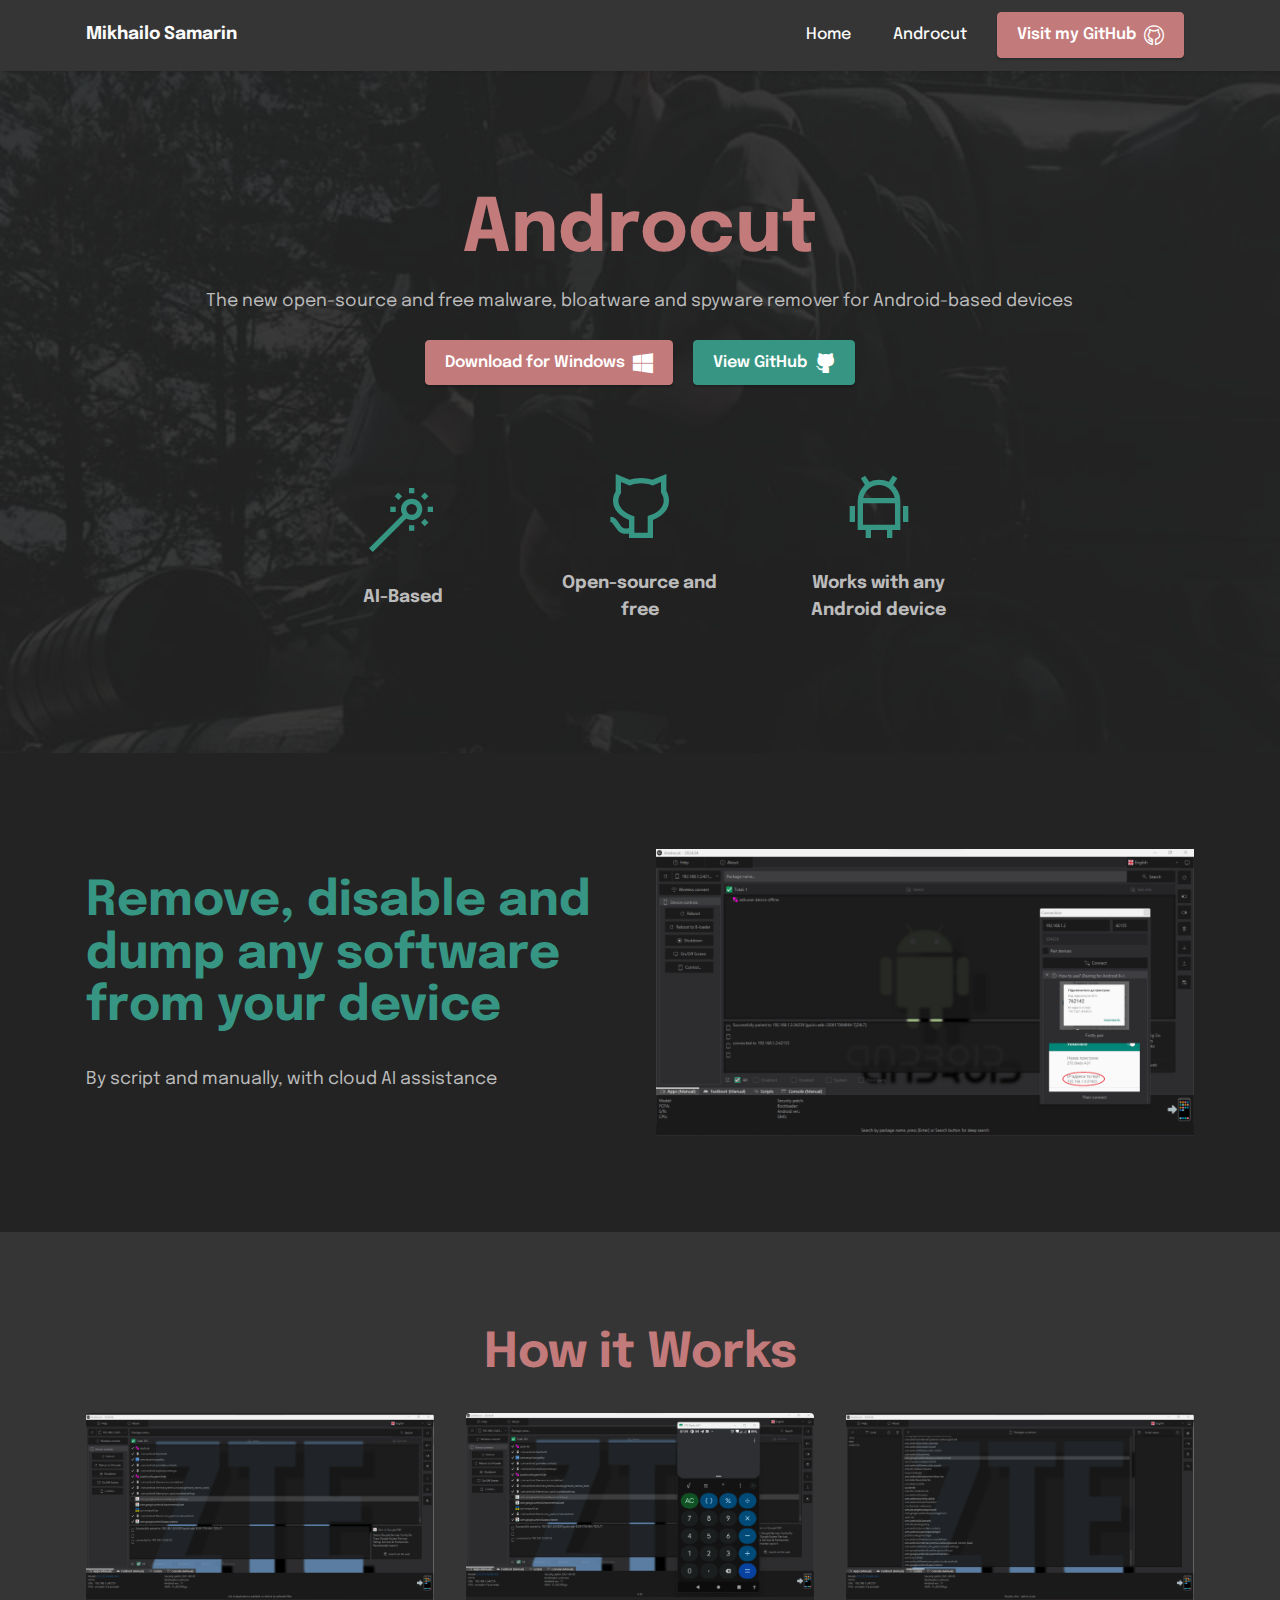
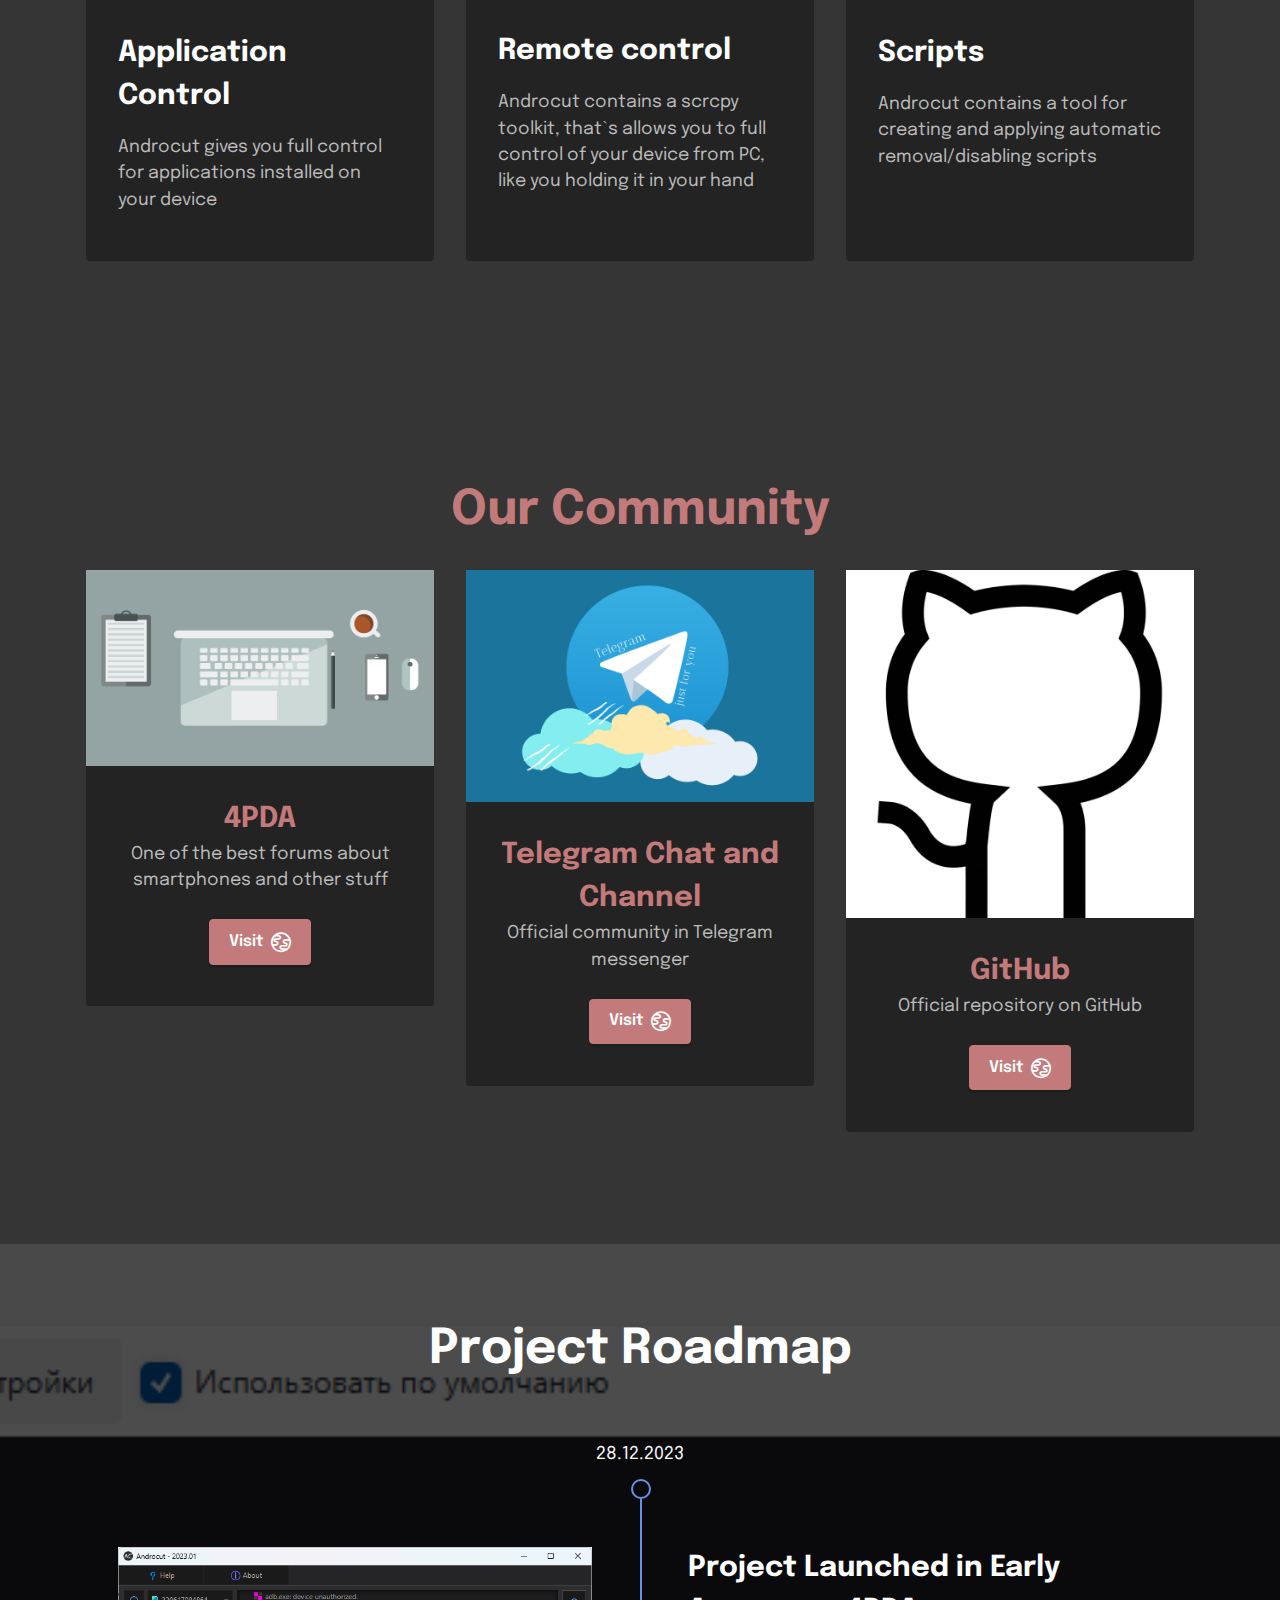
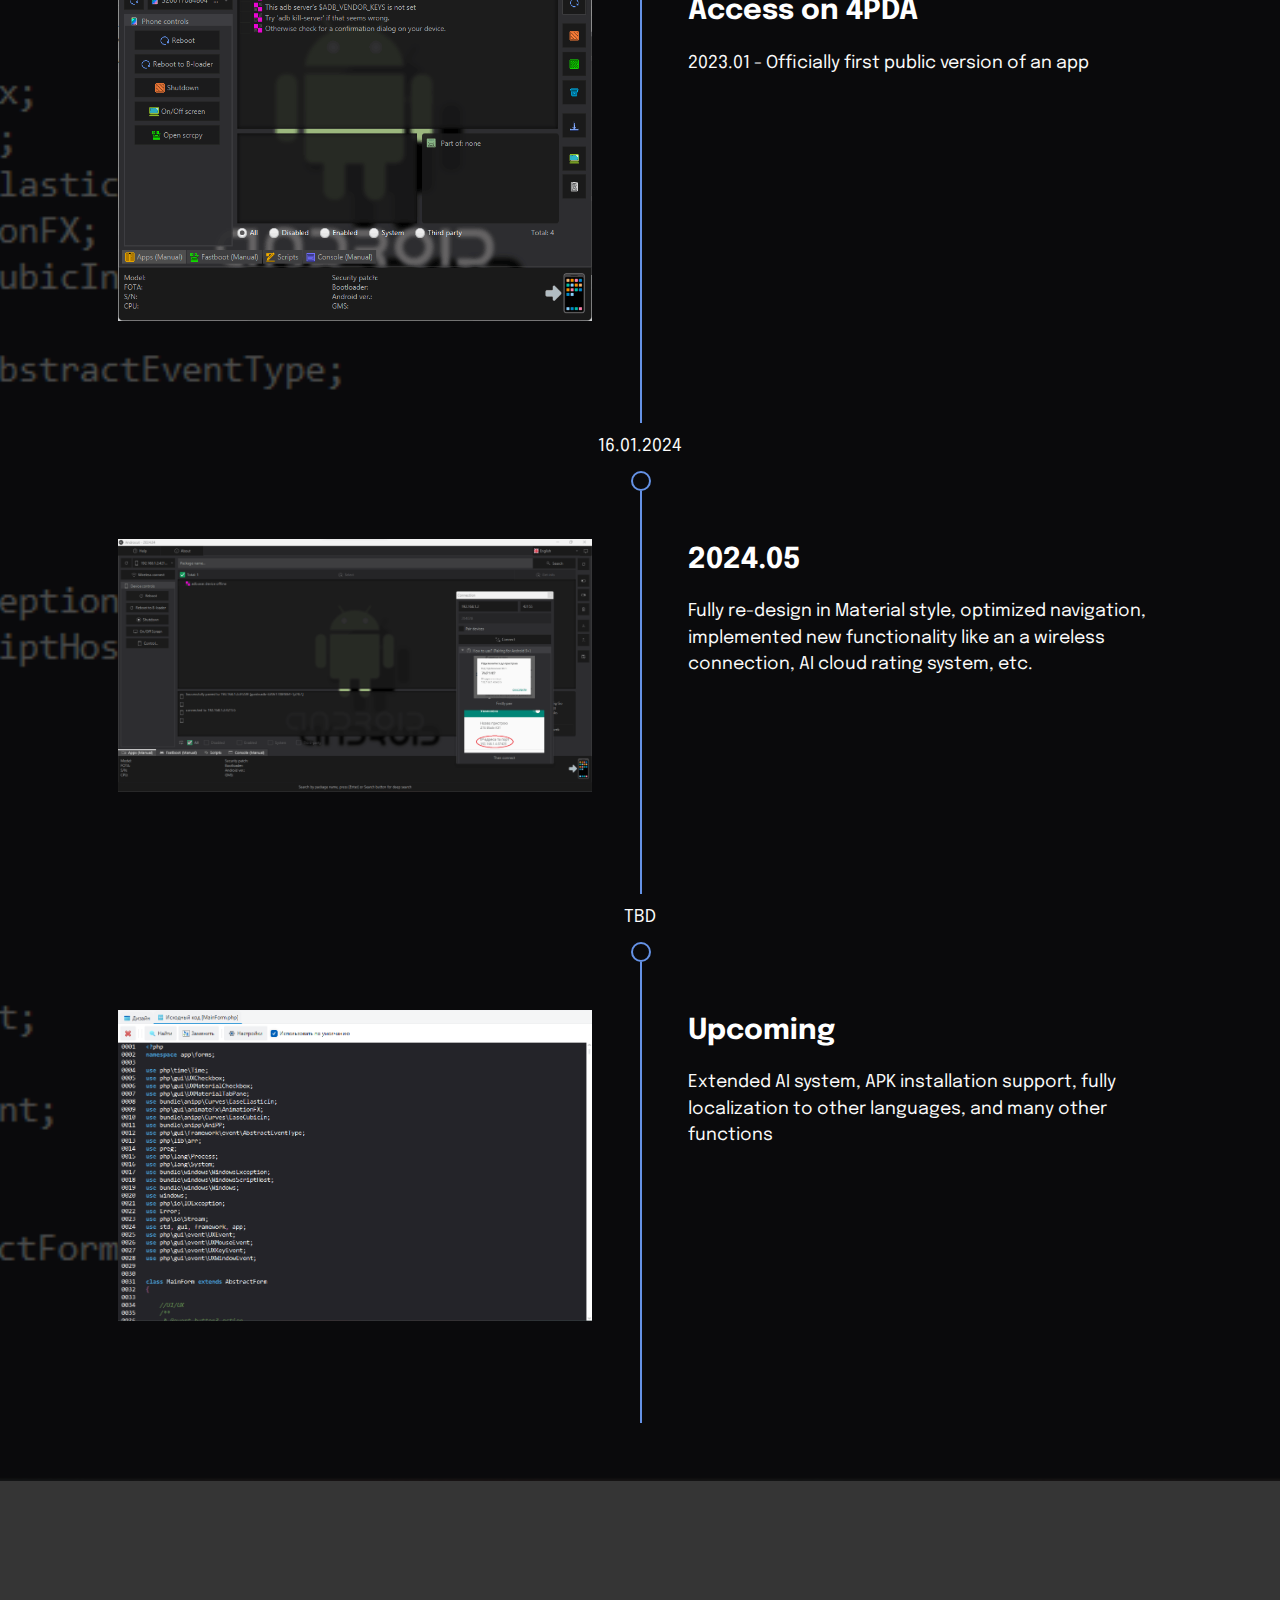
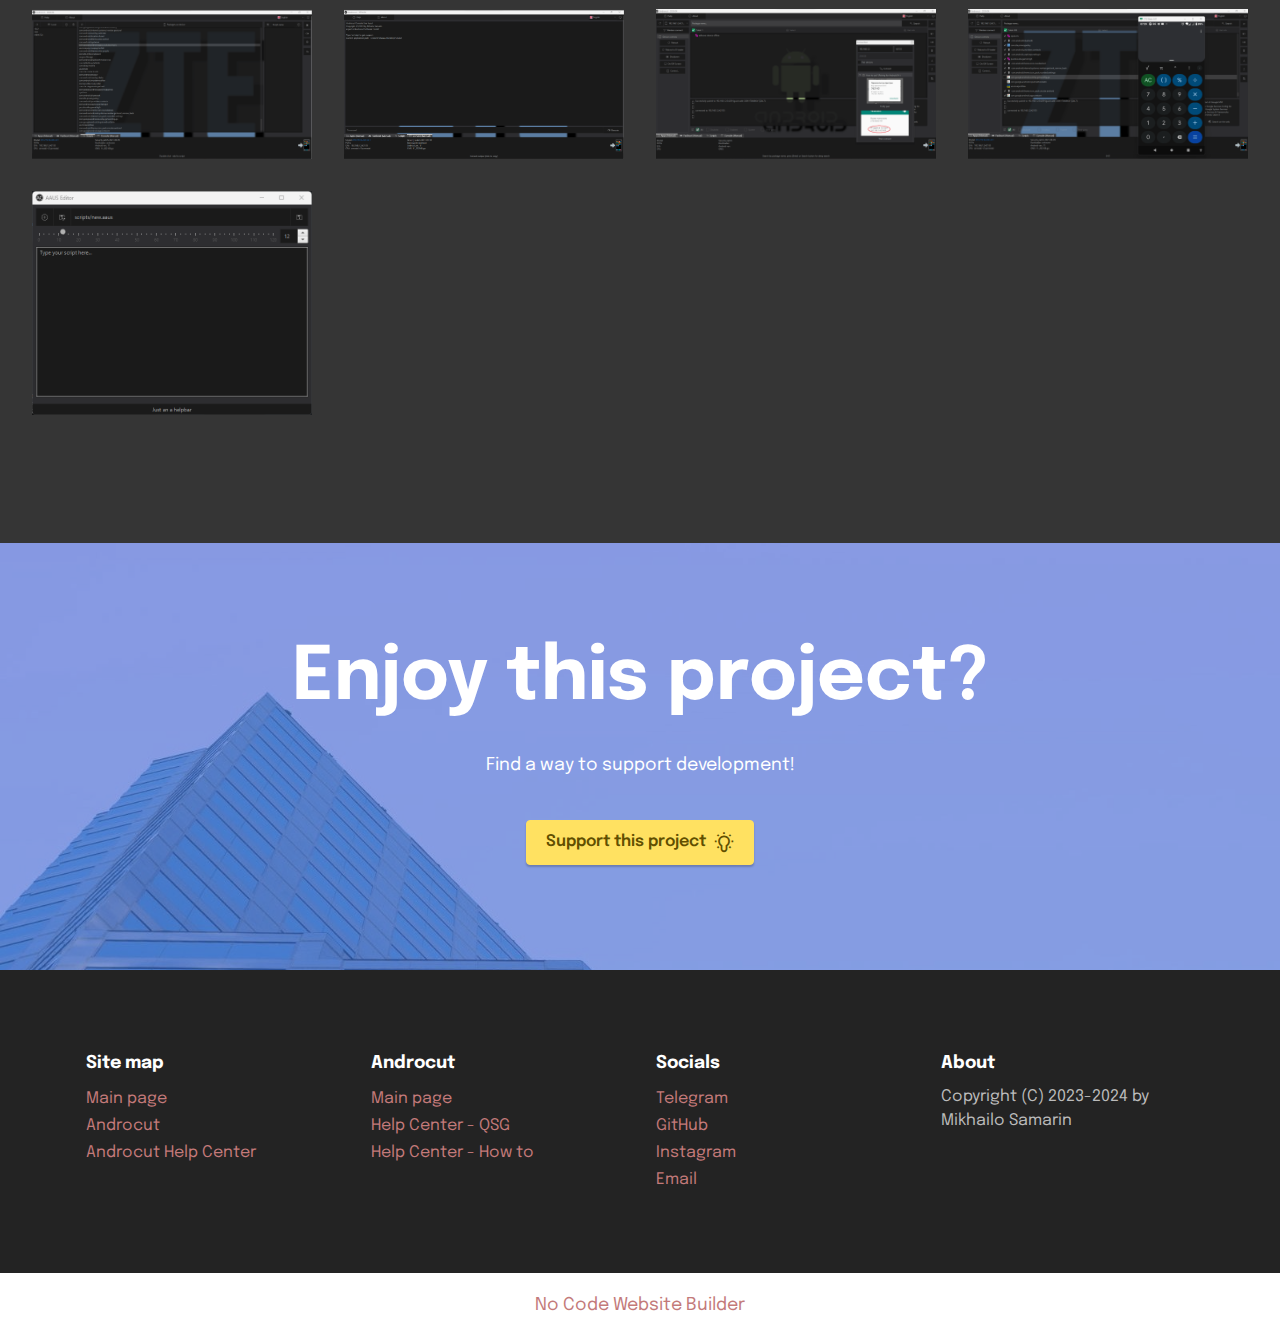
==== commit 483aa3ba: "Site update" ====
--- a/page1.html
+++ b/page1.html
@@ -1,45 +1,42 @@
 <!DOCTYPE html>
 <html  >
 <head>
-  <!-- Site made with Mobirise Website Builder v5.4.0, https://mobirise.com -->
+  <!-- Site made with Mobirise Website Builder v5.9.13, https://mobirise.com -->
   <meta charset="UTF-8">
   <meta http-equiv="X-UA-Compatible" content="IE=edge">
-  <meta name="generator" content="Mobirise v5.4.0, mobirise.com">
+  <meta name="generator" content="Mobirise v5.9.13, mobirise.com">
   <meta name="viewport" content="width=device-width, initial-scale=1, minimum-scale=1">
-  <link rel="shortcut icon" href="assets/images/androcut-icon-128x128.png" type="image/x-icon">
-  <meta name="description" content="Открытый и бесплатный инструмент для удаления вирусов и шпионских программ для Андроид-смартфонов">
-  
-  
-  <title>Русский</title>
+  <link rel="shortcut icon" href="assets/images/photo-2024-01-07-2.jpeg" type="image/x-icon">
+  <meta name="description" content="The new open-source and free malware, bloatware and spyware remover for Android-based devices">
+  
+  
+  <title>Androcut</title>
   <link rel="stylesheet" href="assets/web/assets/mobirise-icons2/mobirise2.css">
+  <link rel="stylesheet" href="assets/web/assets/mobirise-icons-bold/mobirise-icons-bold.css">
   <link rel="stylesheet" href="assets/bootstrap/css/bootstrap.min.css">
   <link rel="stylesheet" href="assets/bootstrap/css/bootstrap-grid.min.css">
   <link rel="stylesheet" href="assets/bootstrap/css/bootstrap-reboot.min.css">
-  <link rel="stylesheet" href="assets/parallax/jarallax.css">
   <link rel="stylesheet" href="assets/dropdown/css/style.css">
   <link rel="stylesheet" href="assets/socicon/css/styles.css">
   <link rel="stylesheet" href="assets/theme/css/style.css">
-  <link rel="preload" href="https://fonts.googleapis.com/css?family=Jost:100,200,300,400,500,600,700,800,900,100i,200i,300i,400i,500i,600i,700i,800i,900i&display=swap" as="style" onload="this.onload=null;this.rel='stylesheet'">
-  <noscript><link rel="stylesheet" href="https://fonts.googleapis.com/css?family=Jost:100,200,300,400,500,600,700,800,900,100i,200i,300i,400i,500i,600i,700i,800i,900i&display=swap"></noscript>
-  <link rel="preload" as="style" href="assets/mobirise/css/mbr-additional.css"><link rel="stylesheet" href="assets/mobirise/css/mbr-additional.css" type="text/css">
-  
+  <link rel="preload" href="https://fonts.googleapis.com/css?family=Epilogue:100,200,300,400,500,600,700,800,900,100i,200i,300i,400i,500i,600i,700i,800i,900i&display=swap" as="style" onload="this.onload=null;this.rel='stylesheet'">
+  <noscript><link rel="stylesheet" href="https://fonts.googleapis.com/css?family=Epilogue:100,200,300,400,500,600,700,800,900,100i,200i,300i,400i,500i,600i,700i,800i,900i&display=swap"></noscript>
+  <link rel="preload" as="style" href="assets/mobirise/css/mbr-additional.css?v=rRhcya"><link rel="stylesheet" href="assets/mobirise/css/mbr-additional.css?v=rRhcya" type="text/css">
+
   
   
   
 </head>
 <body>
   
-  <section data-bs-version="5" class="menu cid-s48OLK6784" once="menu" id="menu1-k">
-    
-    <nav class="navbar navbar-dropdown navbar-fixed-top navbar-expand-lg">
-        <div class="container-fluid">
+  <section data-bs-version="5.1" class="menu menu1 cid-sFGzlAXw3z" once="menu" id="menu1-2">
+    
+
+    <nav class="navbar navbar-dropdown navbar-expand-lg">
+        <div class="container">
             <div class="navbar-brand">
-                <span class="navbar-logo">
-                    <a href="index.html">
-                        <img src="assets/images/androcut-icon-121x121.png" alt="Mobirise" style="height: 3.8rem;">
-                    </a>
-                </span>
-                <span class="navbar-caption-wrap"><a class="navbar-caption text-black text-primary display-7" href="index.html">Androcut</a></span>
+                
+                <span class="navbar-caption-wrap"><a class="navbar-caption text-white text-primary display-7" href="index.html">Mikhailo Samarin</a></span>
             </div>
             <button class="navbar-toggler" type="button" data-toggle="collapse" data-bs-toggle="collapse" data-target="#navbarSupportedContent" data-bs-target="#navbarSupportedContent" aria-controls="navbarNavAltMarkup" aria-expanded="false" aria-label="Toggle navigation">
                 <div class="hamburger">
@@ -50,93 +47,104 @@
                 </div>
             </button>
             <div class="collapse navbar-collapse" id="navbarSupportedContent">
-                <ul class="navbar-nav nav-dropdown nav-right" data-app-modern-menu="true"><li class="nav-item"><a class="nav-link link text-black text-primary display-4" href="index.html">English</a></li><li class="nav-item"><a class="nav-link link text-black text-primary display-4" href="page2.html">Українська</a></li><li class="nav-item"><a class="nav-link link text-black text-primary display-4" href="page1.html">Русский</a></li></ul>
-                <div class="icons-menu">
-                    <a class="iconfont-wrapper" href="https://github.com/samarin-dev/androcut" target="_blank">
-                        <span class="p-2 mbr-iconfont socicon-github socicon"></span>
-                    </a>
-                    <a class="iconfont-wrapper" href="https://t.me/androcut" target="_blank">
-                        <span class="p-2 mbr-iconfont socicon-telegram socicon"></span>
-                    </a>
-                    <a class="iconfont-wrapper" href="https://www.buymeacoffee.com/samarin.dev/introduction-2260066" target="_blank">
-                        <span class="p-2 mbr-iconfont mobi-mbri-hot-cup mobi-mbri"></span>
-                    </a>
+                <ul class="navbar-nav nav-dropdown" data-app-modern-menu="true"><li class="nav-item"><a class="nav-link link text-white text-primary display-4" href="index.html">Home</a></li><li class="nav-item"><a class="nav-link link text-white text-primary display-4" href="page1.html">
+                            Androcut</a></li></ul>
+                
+                <div class="navbar-buttons mbr-section-btn"><a class="btn btn-primary display-4" href="https://github.com/samarin-dev" target="_blank"><span class="mbrib-github mbr-iconfont mbr-iconfont-btn"></span>Visit my GitHub</a></div>
+            </div>
+        </div>
+    </nav>
+</section>
+
+<section data-bs-version="5.1" class="header19 cid-sFGzrhlvIh" data-bg-video="https://vimeo.com/900467014?share=copy" id="header19-3">
+
+    
+
+    <div class="mbr-overlay" style="opacity: 0.9; background-color: rgb(35, 35, 35);">
+    </div>
+
+    <div class="container">
+        <div class="media-container">
+            <div class="col-md-12 col-lg-10 m-auto align-center">
+                <h1 class="mbr-section-title mbr-white mbr-fonts-style mb-3 display-1"><strong>Androcut</strong></h1>
+                <p class="mbr-text mbr-white mbr-fonts-style display-7">
+                    The new open-source and free malware, bloatware and spyware remover for Android-based devices</p>
+                <div class="mbr-section-btn align-center"><a class="btn btn-primary display-4" href="https://github.com/samarin-dev/androcut/releases" target="_blank"><span class="socicon socicon-windows mbr-iconfont mbr-iconfont-btn"></span>Download for Windows</a> <a class="btn btn-secondary display-4" href="https://github.com/samarin-dev/androcut" target="_blank"><span class="socicon socicon-github mbr-iconfont mbr-iconfont-btn"></span>View GitHub</a></div>
+
+                <div class="row pt-5 justify-content-center">
+                    <div class="col-12 col-md-6 col-lg-3">
+                        <div class="card-wrapper">
+                            <div class="card-box align-center">
+                                <span class="mbr-iconfont mobi-mbri-magic-stick mobi-mbri" style="color: rgb(55, 150, 131); fill: rgb(55, 150, 131);"></span>
+                                <h4 class="card-title align-center mbr-black mbr-fonts-style display-7"><strong>&nbsp;AI-Based</strong></h4>
+                            </div>
+                        </div>
+                    </div>
+                    <div class="col-12 col-md-6 col-lg-3">
+                        <div class="card-wrapper">
+                            <div class="card-box align-center">
+                                <span class="mbr-iconfont mobi-mbri-github mobi-mbri" style="color: rgb(55, 150, 131); fill: rgb(55, 150, 131);"></span>
+                                <h4 class="card-title align-center mbr-black mbr-fonts-style display-7"><strong>Open-source and free</strong></h4>
+                            </div>
+                        </div>
+                    </div>
+                    <div class="col-12 col-md-6 col-lg-3">
+                        <div class="card-wrapper">
+                            <div class="card-box align-center">
+                                <span class="mbr-iconfont mobi-mbri-android mobi-mbri" style="color: rgb(55, 150, 131); fill: rgb(55, 150, 131);"></span>
+                                <h4 class="card-title align-center mbr-black mbr-fonts-style display-7"><strong>Works with any Android device</strong></h4>
+                            </div>
+                        </div>
+                    </div>
                     
                 </div>
-                
-            </div>
-        </div>
-    </nav>
-
-</section>
-
-<section data-bs-version="5" class="header1 cid-u0DNHgg0F1 mbr-fullscreen" data-bg-video="https://vimeo.com/900467289?share=copy" id="header1-w">
-
-    
-
-    <div class="mbr-overlay" style="opacity: 0.7; background-color: rgb(255, 255, 255);"></div>
-
-    <div class="align-center container-fluid">
+            </div>
+        </div>
+    </div>
+</section>
+
+<section data-bs-version="5.1" class="features18 cid-sFGGxz3b6J" id="features19-a">
+
+    
+
+    
+    <div class="container">
         <div class="row justify-content-center">
-            <div class="col-12 col-lg-5">
-                <h1 class="mbr-section-title mbr-fonts-style mb-3 display-1"><strong>Androcut</strong></h1>
-                
-                <p class="mbr-text mbr-fonts-style display-7">Новая, открытая и бесплатная утилита для удаления нежелательного ПО с устройств под управлением ОС Android</p>
-                <div class="mbr-section-btn mt-3"><a class="btn btn-warning display-4" href="https://github.com/samarin-dev/androcut/releases"><span class="socicon socicon-windows mbr-iconfont mbr-iconfont-btn"></span>Загрузить для Windows</a>  <a class="btn btn-success-outline display-4" href="https://github.com/samarin-dev/androcut" target="_blank"><span class="socicon socicon-github mbr-iconfont mbr-iconfont-btn"></span>Открыть GitHub &gt;</a></div>
-            </div>
-        </div>
-    </div>
-</section>
-
-<section data-bs-version="5" class="content1 cid-u0DNJ5S48K" id="content1-x">
-    
-    <div class="container">
-        <div class="row justify-content-center">
-            <div class="title col-12 col-md-9">
-                <h3 class="mbr-section-title mbr-fonts-style align-center mb-4 display-2"><strong>Удаляйте, отключайте и сохраняйте любое ПО на Вашем устройстве</strong></h3>
-                <h4 class="mbr-section-subtitle align-center mbr-fonts-style mb-4 display-7">Согласно скрипту и в ручном режиме</h4>
-                
-            </div>
-        </div>
-    </div>
-</section>
-
-<section data-bs-version="5" class="image3 cid-u0DNKbQvZV" id="image3-y">
-    
-
-    
-
-    <div class="container">
-        <div class="row justify-content-center">
-            <div class="col-12 col-lg-9">
+            <div class="card col-12 col-lg">
+                <div class="card-wrapper">
+                    <h6 class="card-title mbr-fonts-style mb-4 display-2"><strong>Remove, disable and dump any software from your device</strong></h6>
+                    <p class="mbr-text mbr-fonts-style display-7">By script and manually, with cloud AI assistance</p>
+                    
+                </div>
+            </div>
+            <div class="col-12 col-lg-6">
                 <div class="image-wrapper">
-                    <img src="assets/images/select-802x632.png" alt="Mobirise">
-                    <p class="mbr-description mbr-fonts-style mt-2 align-center display-4">
-                        Режим ручного удаления</p>
-                </div>
-            </div>
-        </div>
-    </div>
-</section>
-
-<section data-bs-version="5" class="features4 cid-u0DNLalURV" id="features4-z">
-    
-    <div class="mbr-overlay"></div>
+                    <img src="assets/images/mainscr-1256x670.png" alt="Mobirise Website Builder">
+                </div>
+            </div>
+        </div>
+    </div>
+</section>
+
+<section data-bs-version="5.1" class="features3 cid-sFGGDvi61Z" id="features3-b">
+    
+    
     <div class="container">
         <div class="mbr-section-head">
-            <h4 class="mbr-section-title mbr-fonts-style align-center mb-0 display-2"><strong>Функционал</strong></h4>
+            <h4 class="mbr-section-title mbr-fonts-style align-center mb-0 display-2">
+                <strong>How it Works</strong></h4>
             
         </div>
         <div class="row mt-4">
             <div class="item features-image сol-12 col-md-6 col-lg-4">
                 <div class="item-wrapper">
                     <div class="item-img">
-                        <img src="assets/images/select-802x632.png" alt="" title="" data-slide-to="0" data-bs-slide-to="0">
+                        <img src="assets/images/select-816x439.png" alt="Mobirise Website Builder">
                     </div>
                     <div class="item-content">
-                        <h5 class="item-title mbr-fonts-style display-5"><strong>Управление приложениями</strong></h5>
-                        <h6 class="item-subtitle mbr-fonts-style mt-1 display-7">Удаляйте, отключайте, включайте, создавайте APK</h6>
-                        <p class="mbr-text mbr-fonts-style mt-3 display-7">Androcut дает вам полный контроль над приложениями и устройством</p>
+                        <h5 class="item-title mbr-fonts-style display-5"><strong>Application Control</strong></h5>
+                        
+                        <p class="mbr-text mbr-fonts-style mt-3 display-7">Androcut gives you full control for applications installed on your device</p>
                     </div>
                     
                 </div>
@@ -144,13 +152,12 @@
             <div class="item features-image сol-12 col-md-6 col-lg-4">
                 <div class="item-wrapper">
                     <div class="item-img">
-                        <img src="assets/images/scrcpy-803x663.png" alt="" title="" data-slide-to="1" data-bs-slide-to="1">
+                        <img src="assets/images/scrcpy-816x435.png" alt="Mobirise Website Builder">
                     </div>
                     <div class="item-content">
-                        <h5 class="item-title mbr-fonts-style display-5"><strong>Управление</strong></h5>
-                        <h6 class="item-subtitle mbr-fonts-style mt-1 display-7">
-                            Контролируйте Ваше устройство с ПК</h6>
-                        <p class="mbr-text mbr-fonts-style mt-3 display-7">Androcut содержит в себе scrcpy, это позволяет вам управлять устройством так, словно оно находиться в Вашей руке</p>
+                        <h5 class="item-title mbr-fonts-style display-5"><strong>Remote control</strong></h5>
+                        
+                        <p class="mbr-text mbr-fonts-style mt-3 display-7">Androcut contains a scrcpy toolkit, that`s allows you to full control of your device from PC, like you holding it in your hand</p>
                     </div>
                     
                 </div>
@@ -158,26 +165,283 @@
             <div class="item features-image сol-12 col-md-6 col-lg-4">
                 <div class="item-wrapper">
                     <div class="item-img">
-                        <img src="assets/images/scripts-802x664.png" alt="" title="" data-slide-to="3" data-bs-slide-to="3">
+                        <img src="assets/images/scripts-816x439.png" alt="Mobirise Website Builder">
                     </div>
                     <div class="item-content">
-                        <h5 class="item-title mbr-fonts-style display-5"><strong>Скрипты</strong></h5>
-                        <h6 class="item-subtitle mbr-fonts-style mt-1 display-7">Автоматизируйте процессы</h6>
-                        <p class="mbr-text mbr-fonts-style mt-3 display-7">Androcut содержит в себе утилиты для создания, редактирования и применения скриптов удаления/отключения приложений<br></p>
+                        <h5 class="item-title mbr-fonts-style display-5"><strong>Scripts</strong></h5>
+                        
+                        <p class="mbr-text mbr-fonts-style mt-3 display-7">Androcut contains a tool for creating and applying automatic removal/disabling scripts<br></p>
                     </div>
                     
                 </div>
             </div>
-
-        </div>
-    </div>
-</section>
-
-<section data-bs-version="5" class="info3 cid-u0DNM1Sb0Y mbr-parallax-background" id="info3-10">
-
-    
-
-    <div class="mbr-overlay" style="opacity: 0.6; background-color: rgb(35, 35, 35);">
+        </div>
+    </div>
+</section>
+
+<section data-bs-version="5.1" class="team1 cid-sFGGp6mJeM" id="team1-9">
+    
+
+    
+    <div class="container">
+        <div class="row justify-content-center">
+            <div class="col-12">
+                <h3 class="mbr-section-title mbr-fonts-style align-center mb-4 display-2">
+                    <strong>Our Community</strong></h3>
+                
+            </div>
+            <div class="col-sm-6 col-lg-4">
+                <div class="card-wrap">
+                    <div class="image-wrap">
+                        <img src="assets/images/mbr-816x459.png" alt="Mobirise Website Builder">
+                    </div>
+                    <div class="content-wrap">
+                        <h5 class="mbr-section-title card-title mbr-fonts-style align-center m-0 display-5">
+                            <strong>4PDA</strong></h5>
+                        
+                        <p class="card-text mbr-fonts-style align-center display-7">One of the best forums about smartphones and other stuff</p>
+                        
+                        <div class="mbr-section-btn card-btn align-center"><a class="btn btn-primary display-4" href="https://4pda.to/forum/index.php?showtopic=1081778" target="_blank"><span class="mobi-mbri mobi-mbri-globe mbr-iconfont mbr-iconfont-btn"></span>Visit</a></div>
+                    </div>
+                </div>
+            </div>
+
+            <div class="col-sm-6 col-lg-4">
+                <div class="card-wrap">
+                    <div class="image-wrap">
+                        <img src="assets/images/mbr-816x544.png" alt="Mobirise Website Builder">
+                    </div>
+                    <div class="content-wrap">
+                        <h5 class="mbr-section-title card-title mbr-fonts-style align-center m-0 display-5">
+                            <strong>Telegram Chat and Channel</strong></h5>
+                        
+                        <p class="card-text mbr-fonts-style align-center display-7">
+                            Official community in Telegram messenger</p>
+                        
+                        <div class="mbr-section-btn card-btn align-center"><a class="btn btn-primary display-4" href="https://t.me/androcut" target="_blank"><span class="mobi-mbri mobi-mbri-globe mbr-iconfont mbr-iconfont-btn"></span>Visit</a></div>
+                    </div>
+                </div>
+            </div>
+
+            <div class="col-sm-6 col-lg-4">
+                <div class="card-wrap">
+                    <div class="image-wrap">
+                        <img src="assets/images/mbr-816x816.jpg" alt="Mobirise Website Builder">
+                    </div>
+                    <div class="content-wrap">
+                        <h5 class="mbr-section-title card-title mbr-fonts-style align-center m-0 display-5">
+                            <strong>GitHub</strong></h5>
+                        
+                        <p class="card-text mbr-fonts-style align-center display-7">
+                            Official repository on GitHub</p>
+                        
+                        <div class="mbr-section-btn card-btn align-center"><a class="btn btn-primary display-4" href="https://github.com/samarin-dev/androcut/" target="_blank"><span class="mobi-mbri mobi-mbri-globe mbr-iconfont mbr-iconfont-btn"></span>Visit</a></div>
+                    </div>
+                </div>
+            </div>
+
+            
+        </div>
+    </div>
+</section>
+
+<section data-bs-version="5.1" class="timeline3 cid-u6Sq8x55Cy" id="timeline3-4">
+    
+
+    
+    <div class="mbr-overlay" style="opacity: 0.7; background-color: rgb(0, 0, 0);">
+    </div>
+    <div class="container">
+        <div class="mbr-section-head">
+            <h3 class="mbr-section-title mbr-fonts-style align-center mb-0 display-2"><strong>Project Roadmap</strong></h3>
+            
+        </div>
+        <div class="timelines-container mt-4">
+            <div class="row timeline-element first-separline mb-5">
+                <div class="timeline-date col-12">
+                    <div class="timeline-date-wrapper">
+                        <p class="mbr-timeline-date display-7">
+                            28.12.2023</p>
+                    </div>
+                </div>
+                <span class="iconBackground"></span>
+                <div class="col-12 col-md-6">
+                    <div class="image-wrapper">
+                        <img src="assets/images/device-unauthorized-802x632.png" alt="Mobirise Website Builder" title="">
+                    </div>
+                </div>
+                <div class="col-12 col-md-6">
+                    <div class="timeline-text-wrapper">
+                        <h4 class="mbr-timeline-title mbr-fonts-style mb-0 display-5">
+                            <strong>Project Launched in Early Access on 4PDA</strong></h4>
+                        <p class="mbr-text mbr-fonts-style mt-3 mb-0 display-7">
+                            2023.01 - Officially first public version of an app</p>
+                    </div>
+                </div>
+            </div>
+            <div class="row timeline-element first-separline mb-5">
+                <div class="timeline-date col-12">
+                    <div class="timeline-date-wrapper">
+                        <p class="mbr-timeline-date display-7">
+                            16.01.2024</p>
+                    </div>
+                </div>
+                <span class="iconBackground"></span>
+                <div class="col-12 col-md-6">
+                    <div class="image-wrapper">
+                        <img src="assets/images/mainscr-1128x601.png" alt="Mobirise Website Builder" title="">
+                    </div>
+                </div>
+                <div class="col-12 col-md-6">
+                    <div class="timeline-text-wrapper">
+                        <h4 class="mbr-timeline-title mbr-fonts-style mb-0 display-5">
+                            <strong>2024.05</strong></h4>
+                        <p class="mbr-text mbr-fonts-style mt-3 mb-0 display-7">
+                            Fully re-design in Material style, optimized navigation, implemented new functionality like an a wireless connection, AI cloud rating system, etc.</p>
+                    </div>
+                </div>
+            </div>
+            <div class="row timeline-element first-separline mb-5">
+                <div class="timeline-date col-12">
+                    <div class="timeline-date-wrapper">
+                        <p class="mbr-timeline-date display-7">
+                            TBD</p>
+                    </div>
+                </div>
+                <span class="iconBackground"></span>
+                <div class="col-12 col-md-6">
+                    <div class="image-wrapper">
+                        <img src="assets/images/code-1091x715.png" alt="Mobirise Website Builder" title="">
+                    </div>
+                </div>
+                <div class="col-12 col-md-6">
+                    <div class="timeline-text-wrapper">
+                        <h4 class="mbr-timeline-title mbr-fonts-style mb-0 display-5">
+                            <strong>Upcoming</strong></h4>
+                        <p class="mbr-text mbr-fonts-style mt-3 mb-0 display-7">
+                            Extended AI system, APK installation support, fully localization to other languages, and many other functions</p>
+                    </div>
+                </div>
+            </div>
+            
+            
+            
+            
+            
+            
+            
+            
+            
+        </div>
+    </div>
+</section>
+
+<section data-bs-version="5.1" class="gallery6 mbr-gallery cid-u8hq209XFl" id="gallery6-c">
+    
+
+    
+    
+
+    <div class="container-fluid">
+        
+        <div class="row mbr-gallery mt-4">
+            <div class="col-12 col-md-6 col-lg-3 item gallery-image">
+                <div class="item-wrapper" data-toggle="modal" data-bs-toggle="modal" data-target="#u8hvcCx34P-modal" data-bs-target="#u8hvcCx34P-modal">
+                    <img class="w-100" src="assets/images/scripts-642x345.png" alt="Mobirise Website Builder" data-slide-to="0" data-bs-slide-to="0" data-target="#lb-u8hvcCx34P" data-bs-target="#lb-u8hvcCx34P">
+                    <div class="icon-wrapper">
+                        <span class="mobi-mbri mobi-mbri-search mbr-iconfont mbr-iconfont-btn"></span>
+                    </div>
+                </div>
+                
+            </div>
+            <div class="col-12 col-md-6 col-lg-3 item gallery-image">
+                <div class="item-wrapper" data-toggle="modal" data-bs-toggle="modal" data-target="#u8hvcCx34P-modal" data-bs-target="#u8hvcCx34P-modal">
+                    <img class="w-100" src="assets/images/console-1601x861.png" alt="Mobirise Website Builder" data-slide-to="1" data-bs-slide-to="1" data-target="#lb-u8hvcCx34P" data-bs-target="#lb-u8hvcCx34P">
+                    <div class="icon-wrapper">
+                        <span class="mobi-mbri mobi-mbri-search mbr-iconfont mbr-iconfont-btn"></span>
+                    </div>
+                </div>
+                
+            </div>
+            <div class="col-12 col-md-6 col-lg-3 item gallery-image">
+                <div class="item-wrapper" data-toggle="modal" data-bs-toggle="modal" data-target="#u8hvcCx34P-modal" data-bs-target="#u8hvcCx34P-modal">
+                    <img class="w-100" src="assets/images/mainscr-642x342.png" alt="Mobirise Website Builder" data-slide-to="2" data-bs-slide-to="2" data-target="#lb-u8hvcCx34P" data-bs-target="#lb-u8hvcCx34P">
+                    <div class="icon-wrapper">
+                        <span class="mobi-mbri mobi-mbri-search mbr-iconfont mbr-iconfont-btn"></span>
+                    </div>
+                </div>
+                
+            </div>
+            <div class="col-12 col-md-6 col-lg-3 item gallery-image">
+                <div class="item-wrapper" data-toggle="modal" data-bs-toggle="modal" data-target="#u8hvcCx34P-modal" data-bs-target="#u8hvcCx34P-modal">
+                    <img class="w-100" src="assets/images/scrcpy-642x342.png" alt="Mobirise Website Builder" data-slide-to="3" data-bs-slide-to="3" data-target="#lb-u8hvcCx34P" data-bs-target="#lb-u8hvcCx34P">
+                    <div class="icon-wrapper">
+                        <span class="mobi-mbri mobi-mbri-search mbr-iconfont mbr-iconfont-btn"></span>
+                    </div>
+                </div>
+                
+            </div><div class="col-12 col-md-6 col-lg-3 item gallery-image">
+                <div class="item-wrapper" data-toggle="modal" data-bs-toggle="modal" data-target="#u8hvcCx34P-modal" data-bs-target="#u8hvcCx34P-modal">
+                    <img class="w-100" src="assets/images/editor-642x512.png" alt="Mobirise Website Builder" data-slide-to="4" data-bs-slide-to="4" data-target="#lb-u8hvcCx34P" data-bs-target="#lb-u8hvcCx34P">
+                    <div class="icon-wrapper">
+                        <span class="mobi-mbri mobi-mbri-search mbr-iconfont mbr-iconfont-btn"></span>
+                    </div>
+                </div>
+                
+            </div>
+        </div>
+
+        <div class="modal mbr-slider" tabindex="-1" role="dialog" aria-hidden="true" id="u8hvcCx34P-modal">
+            <div class="modal-dialog" role="document">
+                <div class="modal-content">
+                    <div class="modal-body">
+                        <div class="carousel slide carousel-fade" id="lb-u8hvcCx34P" data-interval="5000" data-bs-interval="5000">
+                            <div class="carousel-inner">
+                                <div class="carousel-item active">
+                                    <img class="d-block w-100" src="assets/images/scripts-642x345.png" alt="Mobirise Website Builder">
+                                </div>
+                                <div class="carousel-item">
+                                    <img class="d-block w-100" src="assets/images/console-1601x861.png" alt="Mobirise Website Builder">
+                                </div>
+                                <div class="carousel-item">
+                                    <img class="d-block w-100" src="assets/images/mainscr-642x342.png" alt="Mobirise Website Builder">
+                                </div>
+                                <div class="carousel-item">
+                                    <img class="d-block w-100" src="assets/images/scrcpy-642x342.png" alt="Mobirise Website Builder">
+                                </div><div class="carousel-item">
+                                    <img class="d-block w-100" src="assets/images/editor-642x512.png" alt="Mobirise Website Builder">
+                                </div>
+                            </div>
+                            <ol class="carousel-indicators">
+                                <li data-slide-to="0" data-bs-slide-to="0" class="active" data-target="#lb-u8hvcCx34P" data-bs-target="#lb-u8hvcCx34P"></li>
+                                <li data-slide-to="1" data-bs-slide-to="1" data-target="#lb-u8hvcCx34P" data-bs-target="#lb-u8hvcCx34P"></li>
+                                <li data-slide-to="2" data-bs-slide-to="2" data-target="#lb-u8hvcCx34P" data-bs-target="#lb-u8hvcCx34P"></li>
+                                <li data-slide-to="3" data-bs-slide-to="3" data-target="#lb-u8hvcCx34P" data-bs-target="#lb-u8hvcCx34P"></li><li data-slide-to="4" data-bs-slide-to="4" data-target="#lb-u8hvcCx34P" data-bs-target="#lb-u8hvcCx34P"></li>
+                            </ol>
+                            <a role="button" href="" class="close" data-dismiss="modal" data-bs-dismiss="modal" aria-label="Close">
+                            </a>
+                            <a class="carousel-control-prev carousel-control" role="button" data-slide="prev" data-bs-slide="prev" href="#lb-u8hvcCx34P">
+                                <span class="mobi-mbri mobi-mbri-arrow-prev" aria-hidden="true"></span>
+                                <span class="sr-only visually-hidden">Previous</span>
+                            </a>
+                            <a class="carousel-control-next carousel-control" role="button" data-slide="next" data-bs-slide="next" href="#lb-u8hvcCx34P">
+                                <span class="mobi-mbri mobi-mbri-arrow-next" aria-hidden="true"></span>
+                                <span class="sr-only visually-hidden">Next</span>
+                            </a>
+                        </div>
+                    </div>
+                </div>
+            </div>
+        </div>
+    </div>
+</section>
+
+<section data-bs-version="5.1" class="info3 cid-u6SsQ1SOEE" id="info3-5">
+
+    
+
+    
+    <div class="mbr-overlay" style="opacity: 0.6; background-color: rgb(68, 121, 217);">
     </div>
 
     <div class="container">
@@ -186,68 +450,66 @@
                 <div class="card-wrapper">
                     <div class="card-box align-center">
                         <h4 class="card-title mbr-fonts-style align-center mb-4 display-1">
-                            <strong>И множество других функций...</strong></h4>
+                            <strong>Enjoy this project?</strong></h4>
                         <p class="mbr-text mbr-fonts-style mb-4 display-7">
-                            Уже доступно или будет добавлено в скором времени... :)</p>
-                        <div class="mbr-section-btn mt-3"><a class="btn btn-warning display-4" href="https://github.com/samarin-dev/androcut/releases" target="_blank"><span class="mobi-mbri mobi-mbri-download mbr-iconfont mbr-iconfont-btn"></span>Загрузить сейчас</a></div>
-                    </div>
-                </div>
-            </div>
-        </div>
-    </div>
-</section>
-
-<section data-bs-version="5" class="footer3 cid-u0GgCaqOPt" once="footers" id="footer3-11">
-
-    
-
-    
-
-    <div class="container">
-        <div class="media-container-row align-center mbr-white">
-            <div class="row row-links">
-                <ul class="foot-menu">
-                    
-                    
-                    
-                    
-                    
-                <li class="foot-menu-item mbr-fonts-style display-7"><a href="https://github.com/samarin-dev/androcut/blob/main/CHANGELOG" class="text-info text-primary" target="_blank">Changelog</a><br></li><li class="foot-menu-item mbr-fonts-style display-7"><a href="https://4pda.to/forum/index.php?showtopic=1081778" class="text-info text-primary" target="_blank">4PDA</a></li><li class="foot-menu-item mbr-fonts-style display-7"><a href="https://github.com/samarin-dev/androcut/blob/main/LICENSE" class="text-info text-primary" target="_blank">License</a></li></ul>
-            </div>
-            <div class="row social-row">
-                <div class="social-list align-right pb-2">
-                    
-                    
-                    
-                    
-                    
-                    
-                <div class="soc-item">
-                        <a href="https://www.buymeacoffee.com/samarin.dev/introduction-2260066" target="_blank">
-                            <span class="mbr-iconfont mbr-iconfont-social mobi-mbri-hot-cup mobi-mbri"></span>
-                        </a>
-                    </div><div class="soc-item">
-                        <a href="https://www.paypal.com/donate/?hosted_button_id=MB2VZZATFBMZ2" target="_blank">
-                            <span class="mbr-iconfont mbr-iconfont-social socicon-paypal socicon"></span>
-                        </a>
-                    </div><div class="soc-item">
-                        <a href="https://t.me/androcut" target="_blank">
-                            <span class="mbr-iconfont mbr-iconfont-social socicon-telegram socicon"></span>
-                        </a>
-                    </div><div class="soc-item">
-                        <a href="https://instagram.com/nasvay_official" target="_blank">
-                            <span class="mbr-iconfont mbr-iconfont-social socicon-instagram socicon"></span>
-                        </a>
-                    </div></div>
-            </div>
-            <div class="row row-copirayt">
-                <p class="mbr-text mb-0 mbr-fonts-style mbr-white align-center display-7">
-                    © Copyright 2023-2024 Mikhailo Samarin. All Rights Reserved.
-                </p>
-            </div>
-        </div>
-    </div>
-</section><section style="background-color: #fff; font-family: -apple-system, BlinkMacSystemFont, 'Segoe UI', 'Roboto', 'Helvetica Neue', Arial, sans-serif; color:#aaa; font-size:12px; padding: 0; align-items: center; display: flex;"><a href="https://mobirise.site/h" style="flex: 1 1; height: 3rem; padding-left: 1rem;"></a><p style="flex: 0 0 auto; margin:0; padding-right:1rem;">Made with <a href="https://mobirise.site/b" style="color:#aaa;">Mobirise</a> website templates</p></section><script src="assets/bootstrap/js/bootstrap.bundle.min.js"></script>  <script src="assets/parallax/jarallax.js"></script>  <script src="assets/smoothscroll/smooth-scroll.js"></script>  <script src="assets/ytplayer/index.js"></script>  <script src="assets/dropdown/js/navbar-dropdown.js"></script>  <script src="assets/vimeoplayer/player.js"></script>  <script src="assets/theme/js/script.js"></script>  
+                            Find a way to support development!</p>
+                        <div class="mbr-section-btn mt-3"><a class="btn btn-warning display-4" href="index.html#features20-4"><span class="mobi-mbri mobi-mbri-idea mbr-iconfont mbr-iconfont-btn"></span>Support this project</a></div>
+                    </div>
+                </div>
+            </div>
+        </div>
+    </div>
+</section>
+
+<section data-bs-version="5.1" class="footer1 cid-u6SexHG3P3" once="footers" id="footer1-2">
+
+    
+
+    
+    
+    <div class="container">
+        <div class="row mbr-white">
+            <div class="col-12 col-md-6 col-lg-3">
+                <h5 class="mbr-section-subtitle mbr-fonts-style mb-2 display-7">
+                    <strong>Site map</strong></h5>
+                <ul class="list mbr-fonts-style display-4">
+                    <li class="mbr-text item-wrap"><a href="index.html" class="text-primary">Main page</a></li>
+                    <li class="mbr-text item-wrap"><a href="page1.html" class="text-primary">Androcut</a></li>
+                    <li class="mbr-text item-wrap"><a href="page2.html" class="text-primary">Androcut Help Center</a></li>
+                </ul>
+            </div>
+            <div class="col-12 col-md-6 col-lg-3">
+                <h5 class="mbr-section-subtitle mbr-fonts-style mb-2 display-7">
+                    <strong>Androcut</strong><strong><br></strong></h5>
+                <ul class="list mbr-fonts-style display-4">
+
+                    <li class="mbr-text item-wrap"><a href="page1.html" class="text-primary">Main page</a></li>
+                    <li class="mbr-text item-wrap"><a href="page2.html#tabs1-b" class="text-primary">Help Center - QSG</a></li>
+                    <li class="mbr-text item-wrap"><a href="page2.html#content17-a" class="text-primary">Help Center - How to</a></li>
+                </ul>
+            </div>
+            <div class="col-12 col-md-6 col-lg-3">
+                <h5 class="mbr-section-subtitle mbr-fonts-style mb-2 display-7">
+                    <strong>Socials</strong></h5>
+                <ul class="list mbr-fonts-style display-4">
+                    <li class="mbr-text item-wrap"><a href="https://t.me/androcut" class="text-primary" target="_blank">Telegram</a></li>
+                    <li class="mbr-text item-wrap"><a href="https://github.com/samarin-dev" class="text-primary" target="_blank">GitHub</a></li>
+                    <li class="mbr-text item-wrap"><a href="https://www.instagram.com/nasvay_official/" class="text-primary" target="_blank">Instagram</a></li>
+                    <li class="mbr-text item-wrap"><a href="mailto:samarintechgroup@gmail.com" class="text-primary">Email</a></li>
+                </ul>
+            </div>
+            <div class="col-12 col-md-6 col-lg-3">
+                <h5 class="mbr-section-subtitle mbr-fonts-style mb-2 display-7">
+                    <strong>About</strong>
+                </h5>
+                <p class="mbr-text mbr-fonts-style mb-4 display-4">Copyright (C) 2023-2024 by Mikhailo Samarin</p>
+                
+                
+            </div>
+            
+        </div>
+    </div>
+</section><section class="display-7" style="padding: 0;align-items: center;justify-content: center;flex-wrap: wrap;    align-content: center;display: flex;position: relative;height: 4rem;"><a href="https://mobiri.se/1828661" style="flex: 1 1;height: 4rem;position: absolute;width: 100%;z-index: 1;"><img alt="" style="height: 4rem;" src="[data-uri]"></a><p style="margin: 0;text-align: center;" class="display-7">&#8204;</p><a style="z-index:1" href="https://mobirise.com/builder/no-code-website-builder.html">No Code Website Builder</a></section><script src="assets/bootstrap/js/bootstrap.bundle.min.js"></script>  <script src="assets/smoothscroll/smooth-scroll.js"></script>  <script src="assets/ytplayer/index.js"></script>  <script src="assets/dropdown/js/navbar-dropdown.js"></script>  <script src="assets/vimeoplayer/player.js"></script>  <script src="assets/theme/js/script.js"></script>  
   
   
 </body>
--- a/assets/web/assets/mobirise-icons-bold/mobirise-icons-bold.css
+++ b/assets/web/assets/mobirise-icons-bold/mobirise-icons-bold.css
@@ -0,0 +1,477 @@
+@font-face {
+  font-family: 'mobirise-icons-bold';
+  font-display: swap;
+  src:  url('mobirise-icons-bold.eot?m1l4yr');
+  src:  url('mobirise-icons-bold.eot?m1l4yr#iefix') format('embedded-opentype'),
+    url('mobirise-icons-bold.ttf?m1l4yr') format('truetype'),
+    url('mobirise-icons-bold.woff?m1l4yr') format('woff'),
+    url('mobirise-icons-bold.svg?m1l4yr#mobirise-icons-bold') format('svg');
+  font-weight: normal;
+  font-style: normal;
+}
+
+[class^="mbrib-"], [class*="mbrib-"] {
+  /* use !important to prevent issues with browser extensions that change fonts */
+  font-family: 'mobirise-icons-bold' !important;
+  speak: none;
+  font-style: normal;
+  font-weight: normal;
+  font-variant: normal;
+  text-transform: none;
+  line-height: 1;
+
+  /* Better Font Rendering =========== */
+  -webkit-font-smoothing: antialiased;
+  -moz-osx-font-smoothing: grayscale;
+}
+
+.mbrib-add-submenu:before {
+  content: "\e900";
+}
+.mbrib-alert:before {
+  content: "\e901";
+}
+.mbrib-align-center:before {
+  content: "\e902";
+}
+.mbrib-align-justify:before {
+  content: "\e903";
+}
+.mbrib-align-left:before {
+  content: "\e904";
+}
+.mbrib-align-right:before {
+  content: "\e905";
+}
+.mbrib-android:before {
+  content: "\e906";
+}
+.mbrib-apple:before {
+  content: "\e907";
+}
+.mbrib-arrow-down:before {
+  content: "\e908";
+}
+.mbrib-arrow-next:before {
+  content: "\e909";
+}
+.mbrib-arrow-prev:before {
+  content: "\e90a";
+}
+.mbrib-arrow-up:before {
+  content: "\e90b";
+}
+.mbrib-bold:before {
+  content: "\e90c";
+}
+.mbrib-bookmark:before {
+  content: "\e90d";
+}
+.mbrib-bootstrap:before {
+  content: "\e90e";
+}
+.mbrib-briefcase:before {
+  content: "\e90f";
+}
+.mbrib-browse:before {
+  content: "\e910";
+}
+.mbrib-bulleted-list:before {
+  content: "\e911";
+}
+.mbrib-calendar:before {
+  content: "\e912";
+}
+.mbrib-camera:before {
+  content: "\e913";
+}
+.mbrib-cart-add:before {
+  content: "\e914";
+}
+.mbrib-cart-full:before {
+  content: "\e915";
+}
+.mbrib-cash:before {
+  content: "\e916";
+}
+.mbrib-change-style:before {
+  content: "\e917";
+}
+.mbrib-chat:before {
+  content: "\e918";
+}
+.mbrib-clock:before {
+  content: "\e919";
+}
+.mbrib-close:before {
+  content: "\e91a";
+}
+.mbrib-cloud:before {
+  content: "\e91b";
+}
+.mbrib-code:before {
+  content: "\e91c";
+}
+.mbrib-contact-form:before {
+  content: "\e91d";
+}
+.mbrib-credit-card:before {
+  content: "\e91e";
+}
+.mbrib-cursor-click:before {
+  content: "\e91f";
+}
+.mbrib-cust-feedback:before {
+  content: "\e920";
+}
+.mbrib-database:before {
+  content: "\e921";
+}
+.mbrib-delivery:before {
+  content: "\e922";
+}
+.mbrib-desktop:before {
+  content: "\e923";
+}
+.mbrib-devices:before {
+  content: "\e924";
+}
+.mbrib-down:before {
+  content: "\e925";
+}
+.mbrib-download:before {
+  content: "\e926";
+}
+.mbrib-drag-n-drop:before {
+  content: "\e927";
+}
+.mbrib-drag-n-drop2:before {
+  content: "\e928";
+}
+.mbrib-edit:before {
+  content: "\e929";
+}
+.mbrib-edit2:before {
+  content: "\e92a";
+}
+.mbrib-error:before {
+  content: "\e92b";
+}
+.mbrib-extension:before {
+  content: "\e92c";
+}
+.mbrib-features:before {
+  content: "\e92d";
+}
+.mbrib-file:before {
+  content: "\e92e";
+}
+.mbrib-flag:before {
+  content: "\e92f";
+}
+.mbrib-folder:before {
+  content: "\e930";
+}
+.mbrib-gift:before {
+  content: "\e931";
+}
+.mbrib-github:before {
+  content: "\e932";
+}
+.mbrib-globe-2:before {
+  content: "\e933";
+}
+.mbrib-globe:before {
+  content: "\e934";
+}
+.mbrib-growing-chart:before {
+  content: "\e935";
+}
+.mbrib-hearth:before {
+  content: "\e936";
+}
+.mbrib-help:before {
+  content: "\e937";
+}
+.mbrib-home:before {
+  content: "\e938";
+}
+.mbrib-hot-cup:before {
+  content: "\e939";
+}
+.mbrib-idea:before {
+  content: "\e93a";
+}
+.mbrib-image-gallery:before {
+  content: "\e93b";
+}
+.mbrib-image-slider:before {
+  content: "\e93c";
+}
+.mbrib-info:before {
+  content: "\e93d";
+}
+.mbrib-italic:before {
+  content: "\e93e";
+}
+.mbrib-key:before {
+  content: "\e93f";
+}
+.mbrib-laptop:before {
+  content: "\e940";
+}
+.mbrib-layers:before {
+  content: "\e941";
+}
+.mbrib-left-right:before {
+  content: "\e942";
+}
+.mbrib-left:before {
+  content: "\e943";
+}
+.mbrib-letter:before {
+  content: "\e944";
+}
+.mbrib-like:before {
+  content: "\e945";
+}
+.mbrib-link:before {
+  content: "\e946";
+}
+.mbrib-lock:before {
+  content: "\e947";
+}
+.mbrib-login:before {
+  content: "\e948";
+}
+.mbrib-logout:before {
+  content: "\e949";
+}
+.mbrib-magic-stick:before {
+  content: "\e94a";
+}
+.mbrib-map-pin:before {
+  content: "\e94b";
+}
+.mbrib-menu:before {
+  content: "\e94c";
+}
+.mbrib-mobile:before {
+  content: "\e94d";
+}
+.mbrib-mobile2:before {
+  content: "\e94e";
+}
+.mbrib-mobirise:before {
+  content: "\e94f";
+}
+.mbrib-more-horizontal:before {
+  content: "\e950";
+}
+.mbrib-more-vertical:before {
+  content: "\e951";
+}
+.mbrib-music:before {
+  content: "\e952";
+}
+.mbrib-new-file:before {
+  content: "\e953";
+}
+.mbrib-numbered-list:before {
+  content: "\e954";
+}
+.mbrib-opened-folder:before {
+  content: "\e955";
+}
+.mbrib-pages:before {
+  content: "\e956";
+}
+.mbrib-paper-plane:before {
+  content: "\e957";
+}
+.mbrib-paperclip:before {
+  content: "\e958";
+}
+.mbrib-photo:before {
+  content: "\e959";
+}
+.mbrib-photos:before {
+  content: "\e95a";
+}
+.mbrib-pin:before {
+  content: "\e95b";
+}
+.mbrib-play:before {
+  content: "\e95c";
+}
+.mbrib-plus:before {
+  content: "\e95d";
+}
+.mbrib-preview:before {
+  content: "\e95e";
+}
+.mbrib-print:before {
+  content: "\e95f";
+}
+.mbrib-protect:before {
+  content: "\e960";
+}
+.mbrib-question:before {
+  content: "\e961";
+}
+.mbrib-quote-left:before {
+  content: "\e962";
+}
+.mbrib-quote-right:before {
+  content: "\e963";
+}
+.mbrib-redo:before {
+  content: "\e964";
+}
+.mbrib-refresh:before {
+  content: "\e965";
+}
+.mbrib-responsive:before {
+  content: "\e966";
+}
+.mbrib-right:before {
+  content: "\e967";
+}
+.mbrib-rocket:before {
+  content: "\e968";
+}
+.mbrib-sad-face:before {
+  content: "\e969";
+}
+.mbrib-sale:before {
+  content: "\e96a";
+}
+.mbrib-save:before {
+  content: "\e96b";
+}
+.mbrib-search:before {
+  content: "\e96c";
+}
+.mbrib-setting:before {
+  content: "\e96d";
+}
+.mbrib-setting2:before {
+  content: "\e96e";
+}
+.mbrib-setting3:before {
+  content: "\e96f";
+}
+.mbrib-share:before {
+  content: "\e970";
+}
+.mbrib-shopping-bag:before {
+  content: "\e971";
+}
+.mbrib-shopping-basket:before {
+  content: "\e972";
+}
+.mbrib-shopping-cart:before {
+  content: "\e973";
+}
+.mbrib-sites:before {
+  content: "\e974";
+}
+.mbrib-smile-face:before {
+  content: "\e975";
+}
+.mbrib-speed:before {
+  content: "\e976";
+}
+.mbrib-star:before {
+  content: "\e977";
+}
+.mbrib-success:before {
+  content: "\e978";
+}
+.mbrib-sun:before {
+  content: "\e979";
+}
+.mbrib-sun2:before {
+  content: "\e97a";
+}
+.mbrib-tablet-vertical:before {
+  content: "\e97b";
+}
+.mbrib-tablet:before {
+  content: "\e97c";
+}
+.mbrib-target:before {
+  content: "\e97d";
+}
+.mbrib-timer:before {
+  content: "\e97e";
+}
+.mbrib-to-ftp:before {
+  content: "\e97f";
+}
+.mbrib-to-local-drive:before {
+  content: "\e980";
+}
+.mbrib-touch-swipe:before {
+  content: "\e981";
+}
+.mbrib-touch:before {
+  content: "\e982";
+}
+.mbrib-trash:before {
+  content: "\e983";
+}
+.mbrib-underline:before {
+  content: "\e984";
+}
+.mbrib-undo:before {
+  content: "\e985";
+}
+.mbrib-unlink:before {
+  content: "\e986";
+}
+.mbrib-unlock:before {
+  content: "\e987";
+}
+.mbrib-up-down:before {
+  content: "\e988";
+}
+.mbrib-up:before {
+  content: "\e989";
+}
+.mbrib-update:before {
+  content: "\e98a";
+}
+.mbrib-upload:before {
+  content: "\e98b";
+}
+.mbrib-user:before {
+  content: "\e98c";
+}
+.mbrib-user2:before {
+  content: "\e98d";
+}
+.mbrib-users:before {
+  content: "\e98e";
+}
+.mbrib-video-play:before {
+  content: "\e98f";
+}
+.mbrib-video:before {
+  content: "\e990";
+}
+.mbrib-watch:before {
+  content: "\e991";
+}
+.mbrib-website-theme:before {
+  content: "\e992";
+}
+.mbrib-wifi:before {
+  content: "\e993";
+}
+.mbrib-windows:before {
+  content: "\e994";
+}
+.mbrib-zoom-out:before {
+  content: "\e995";
+}
